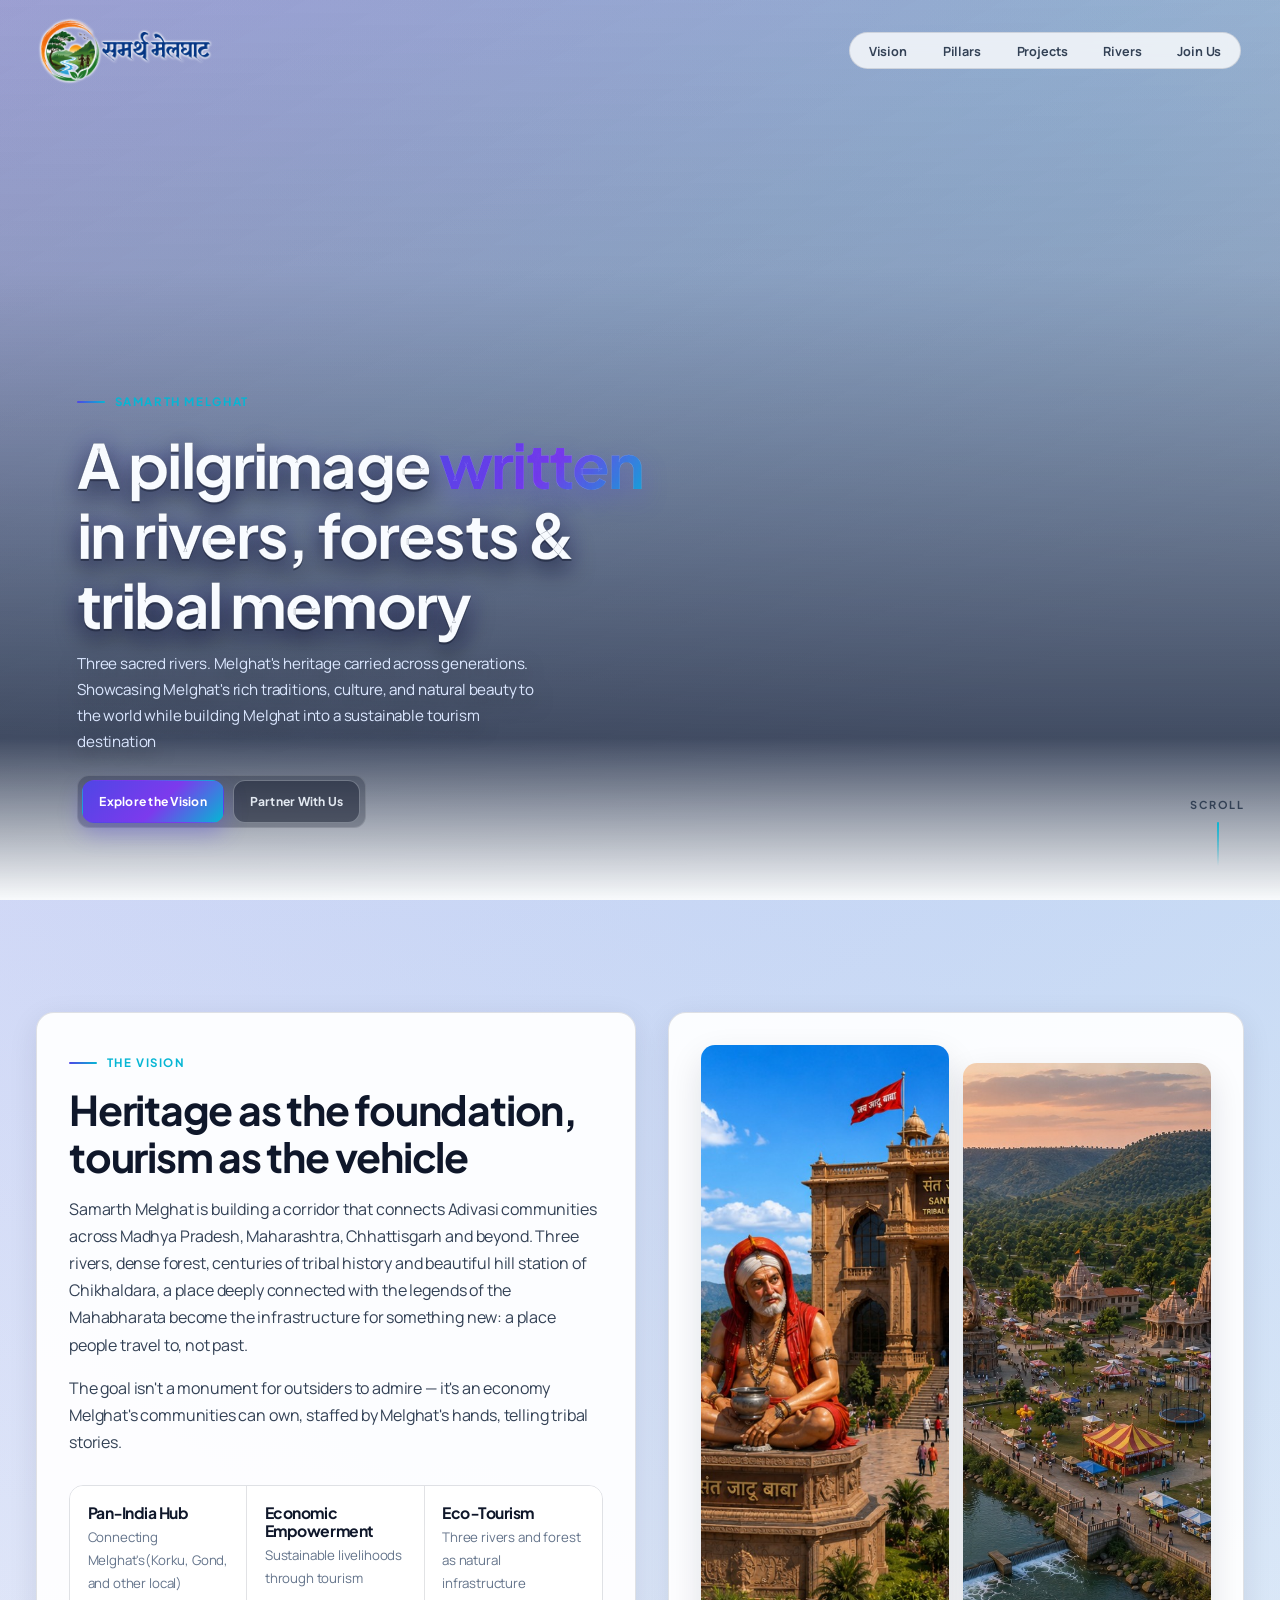
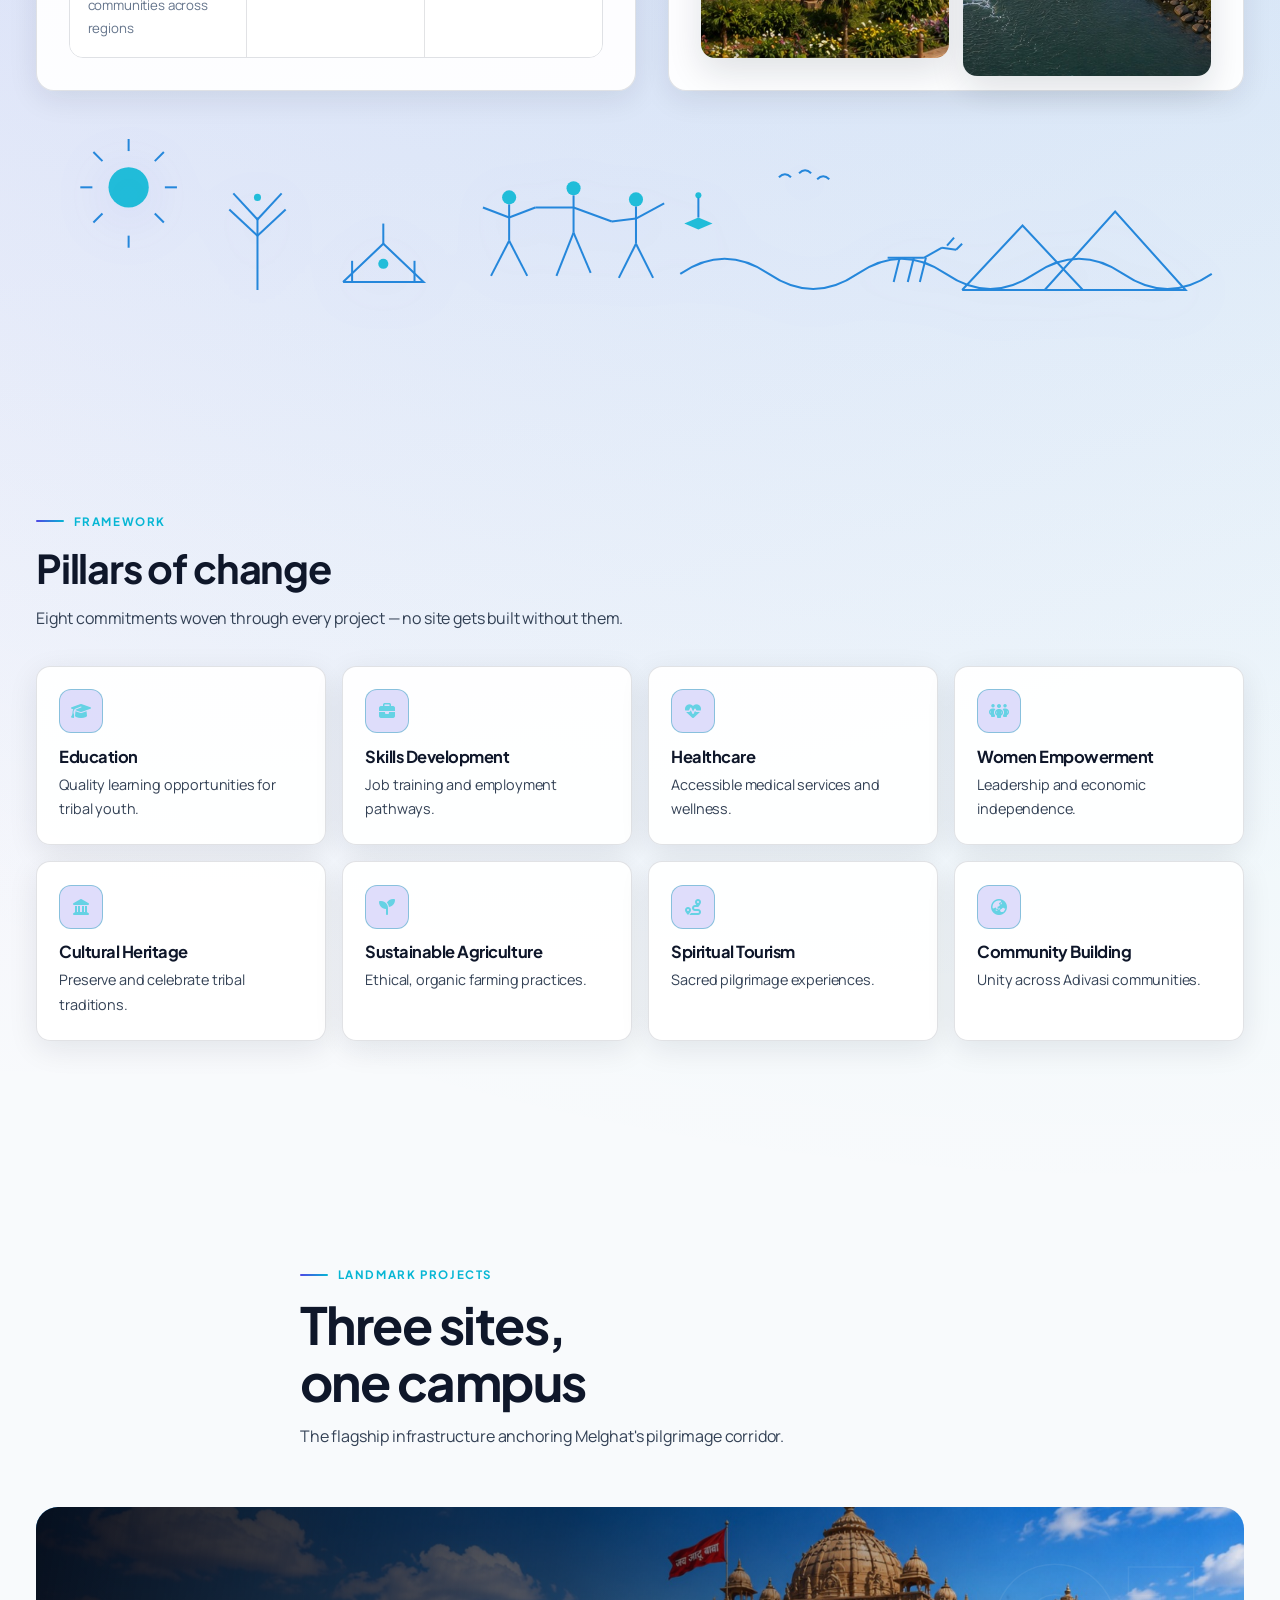
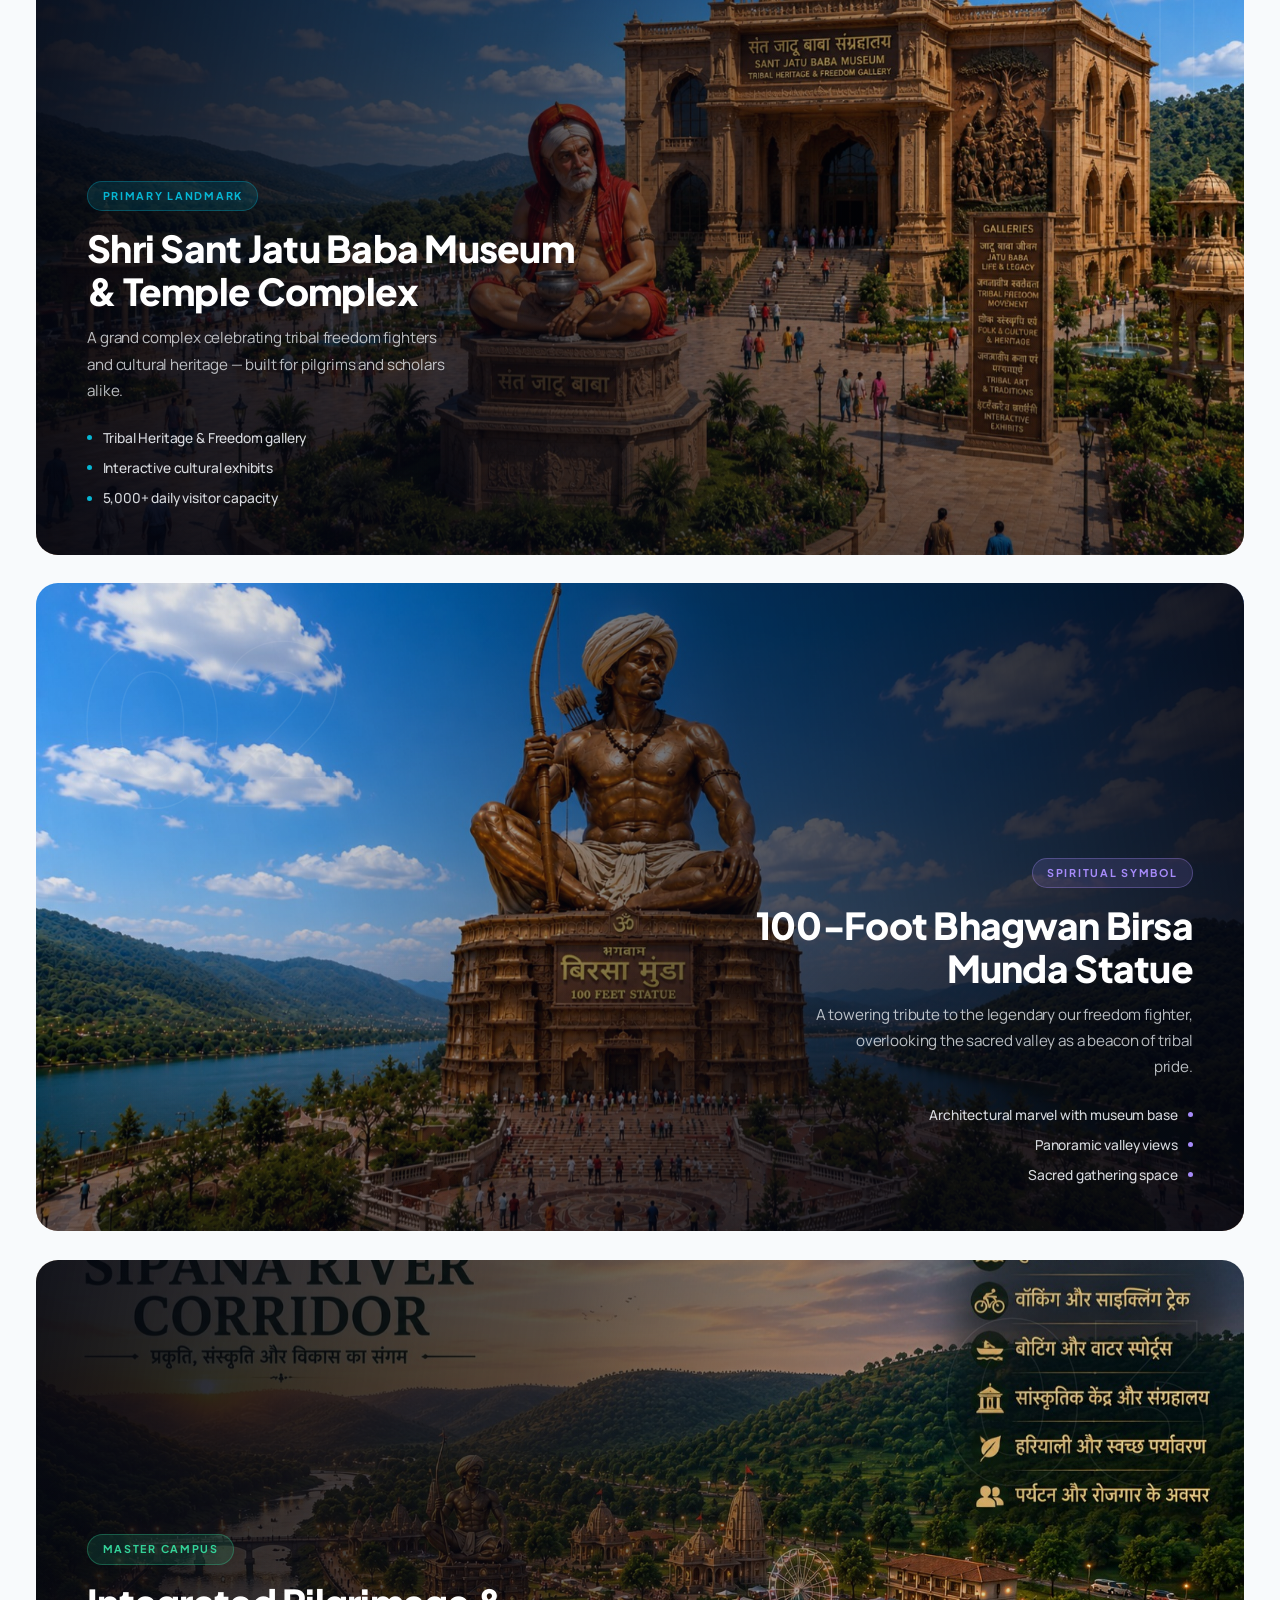
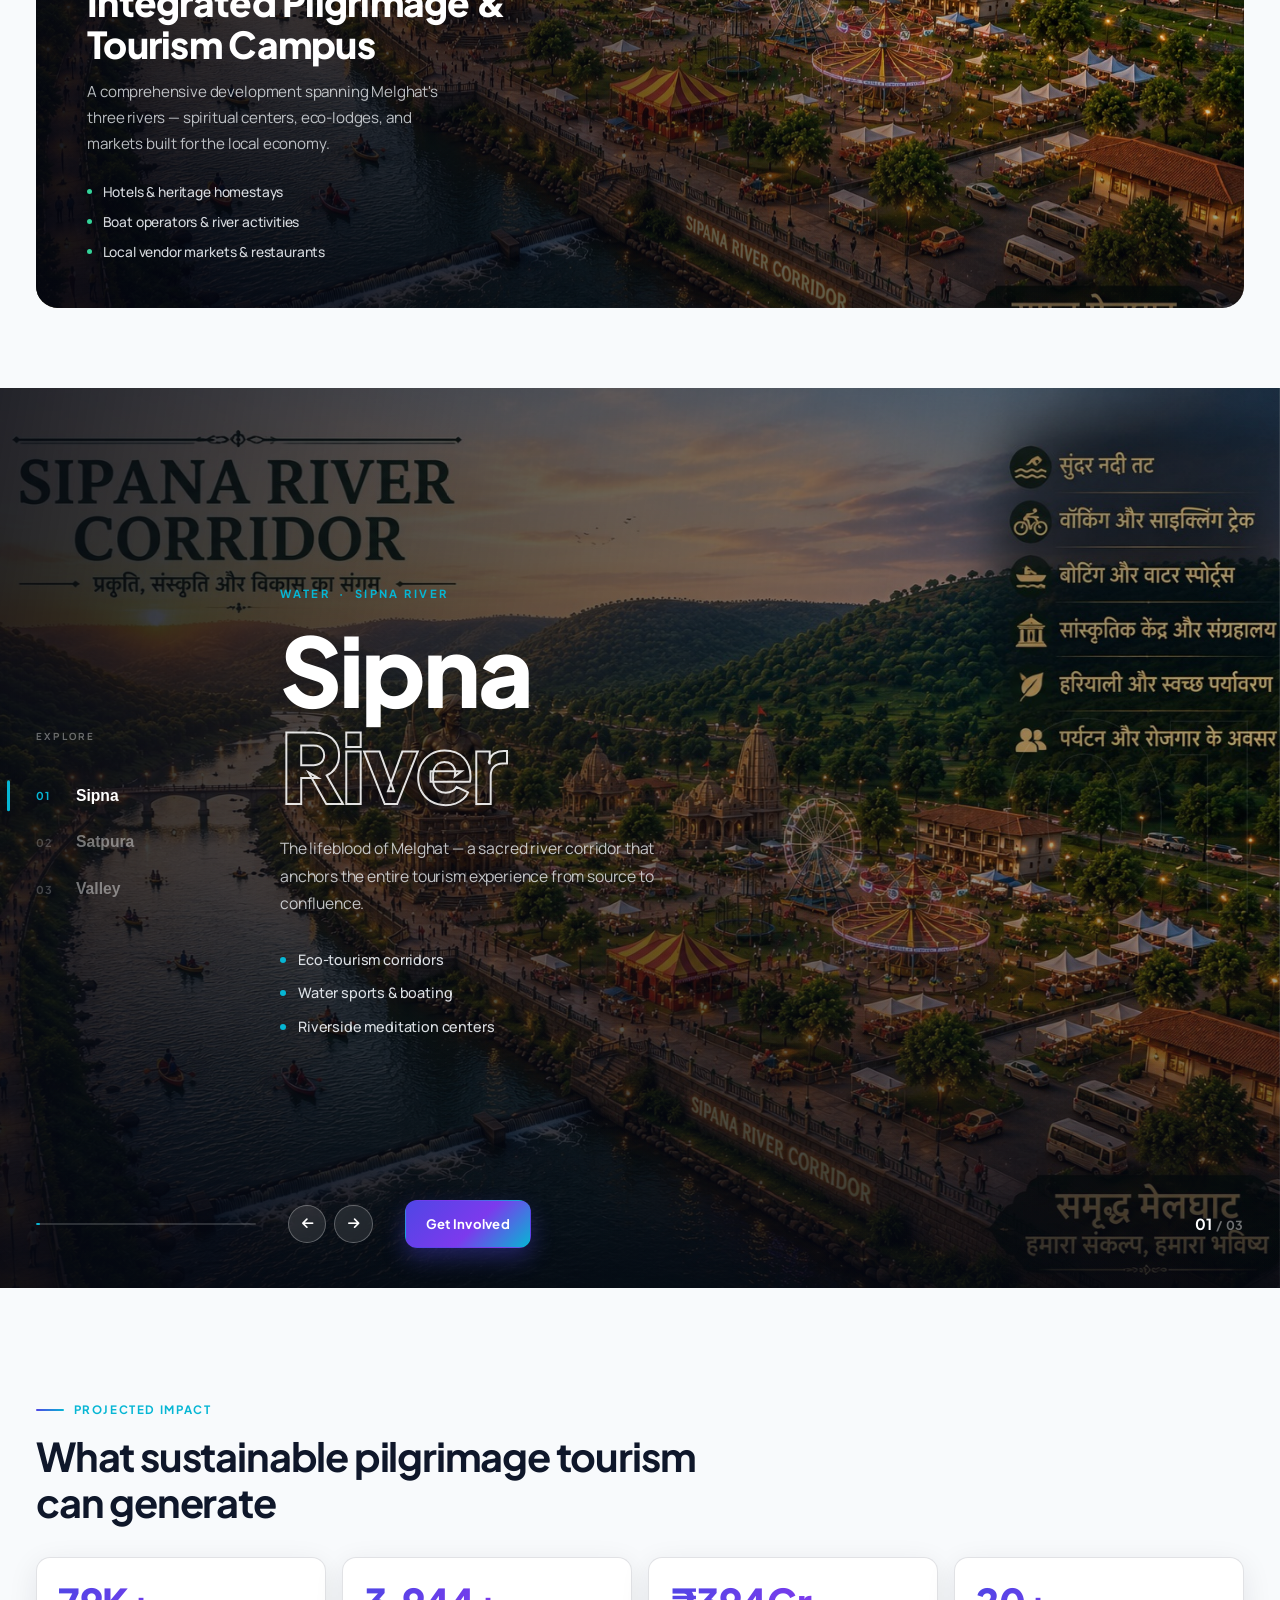
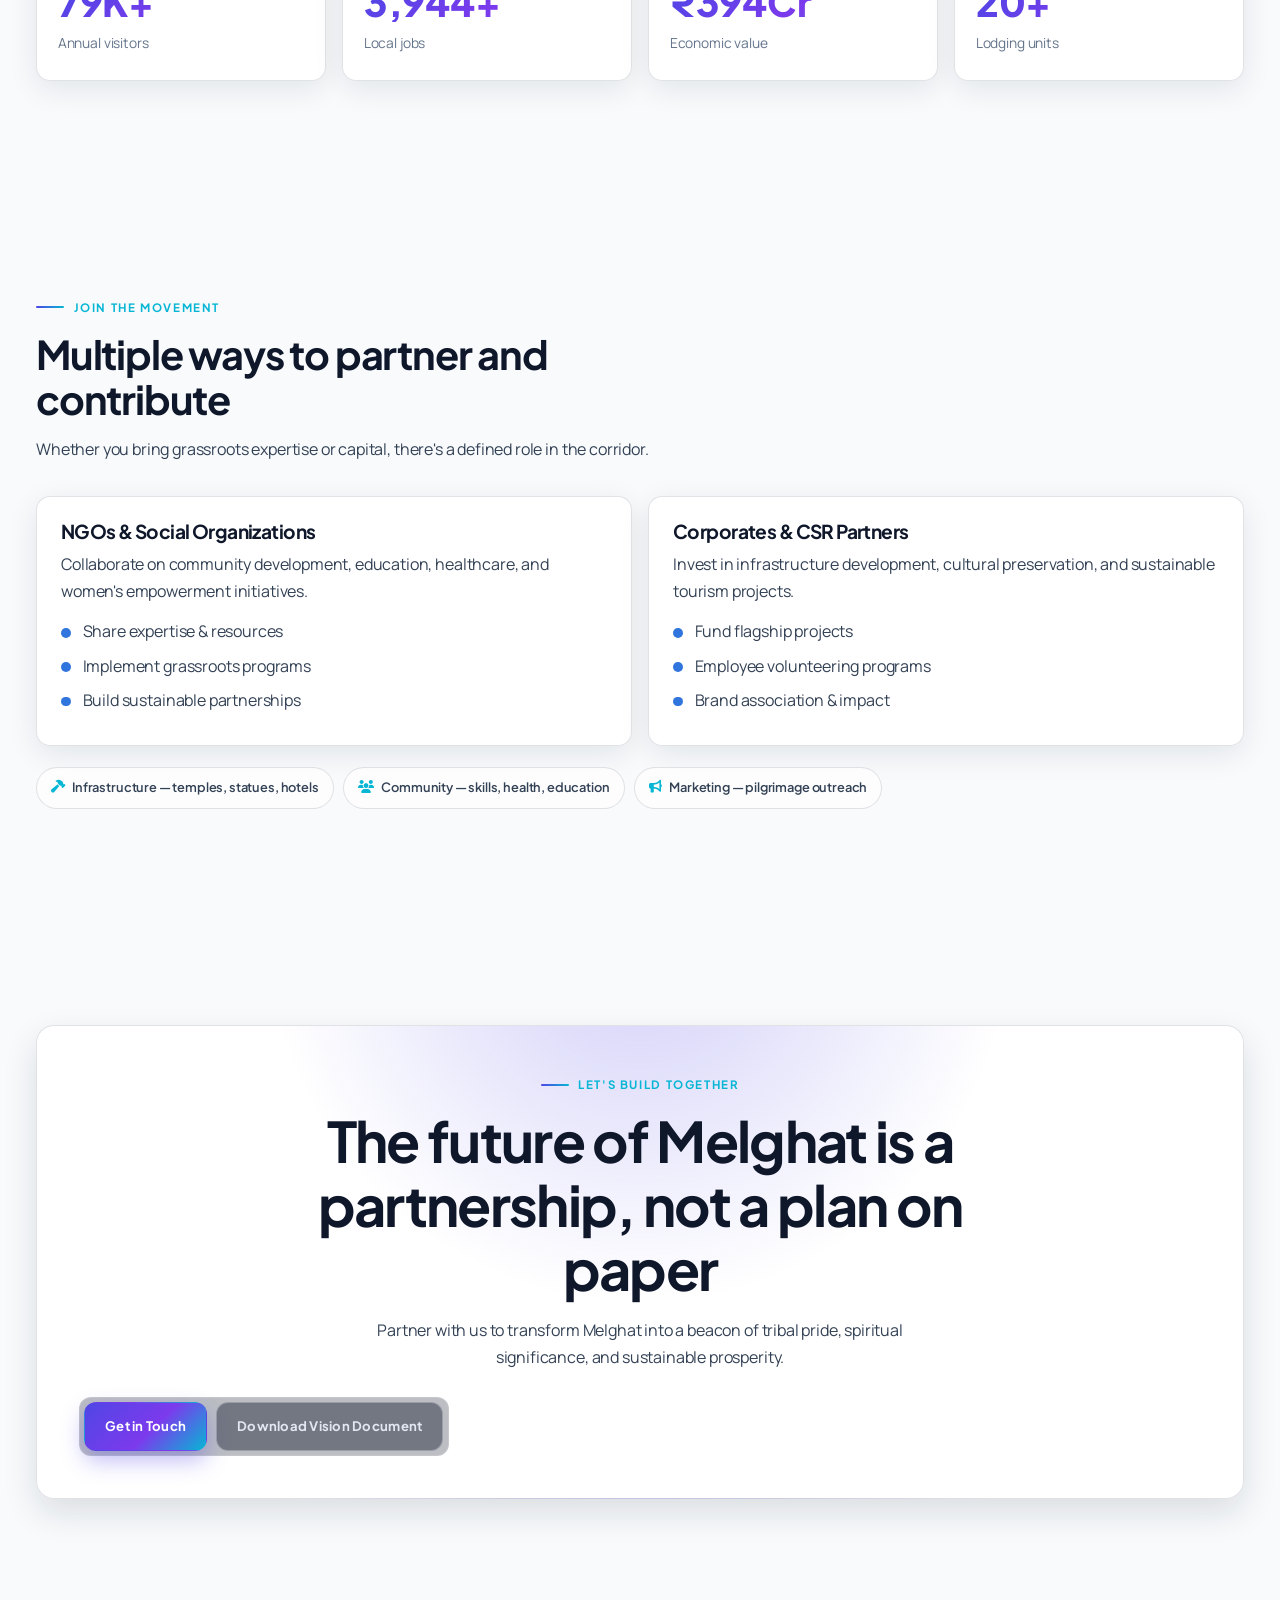
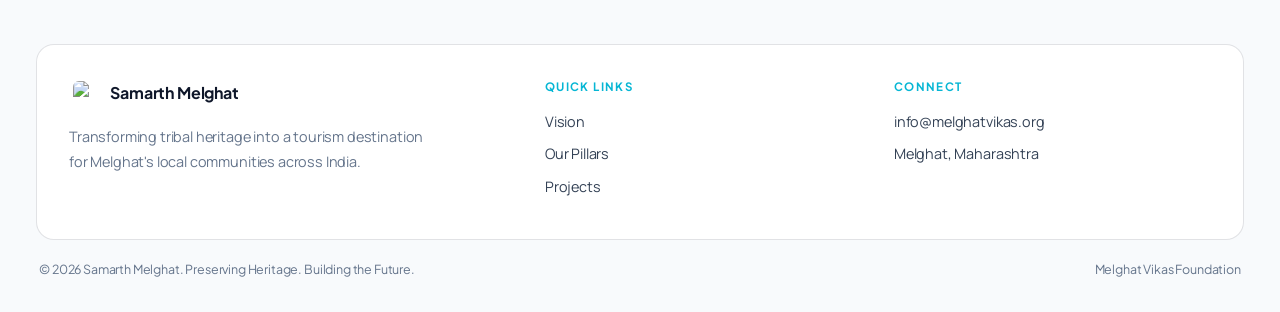
==== index.html @ 16cfb143 "Update index.html" ====
<!DOCTYPE html>
<html lang="en">
<head>
<meta charset="UTF-8">
<meta name="viewport" content="width=device-width, initial-scale=1.0">
<title>Samarth Melghat — Tribal Heritage & Tourism Tourism</title>
<meta name="description" content="Transform Melghat into a pan-India Tourism destination. Sacred rivers, tribal heritage, and sustainable tourism infrastructure.">

<link rel="preconnect" href="https://fonts.googleapis.com">
<link rel="preconnect" href="https://fonts.gstatic.com" crossorigin>
<link href="https://fonts.googleapis.com/css2?family=Manrope:wght@400;500;600;700;800&family=Plus+Jakarta+Sans:wght@400;500;600;700;800&display=swap" rel="stylesheet">
<link rel="stylesheet" href="https://cdnjs.cloudflare.com/ajax/libs/font-awesome/6.6.0/css/all.min.css" integrity="sha512-Kc323vGBEqzTmouAECnVceyQqyqdsSiqLQISBL29aUW0z2QqvHSFjwQeVw2K3+z4ba1A7pXcI6Cfdx5I+5e9cw==" crossorigin="anonymous" referrerpolicy="no-referrer">

<link rel="stylesheet" href="style.css">
</head>
<body>

<header id="siteHeader">
  <a href="#top" class="brand">
    <img src="img/title_tp.png" alt="Samarth Melghat logo">
   
  </a>
  <button class="nav-toggle" type="button" aria-label="Toggle navigation" aria-expanded="false" aria-controls="primaryNav">
    <span></span>
    <span></span>
    <span></span>
  </button>
  <nav aria-label="Primary" id="primaryNav">
    <ul>
      <li><a href="#vision">Vision</a></li>
      <li><a href="#pillars">Pillars</a></li>
      <li><a href="#projects">Projects</a></li>
      <li><a href="#rivers">Rivers</a></li>
      <li><a href="#connect">Join Us</a></li>
    </ul>
  </nav>
</header>

<section class="hero" id="top">
  <div class="hero-video-wrap">
    <iframe src="https://www.youtube.com/embed/9Qyew08Nbnk?mute=1&autoplay=1&loop=1&playlist=9Qyew08Nbnk&controls=0&showinfo=0&rel=0&iv_load_policy=3&modestbranding=1&playsinline=1&disablekb=1"
      frameborder="0" allow="autoplay; encrypted-media" allowfullscreen title="Melghat vision film"></iframe>
	  
	  

  </div>
  <div class="hero-scrim"></div>
  <div class="hero-content">
    <div class="eyebrow">Samarth Melghat</div>
    <h1>A pilgrimage <em>written</em> in rivers, forests &amp; tribal memory</h1>
    <p class="lead">Three sacred rivers. Melghat's heritage carried across generations. Showcasing Melghat's rich traditions, culture, and natural beauty to the world while building Melghat into a sustainable tourism destination</p>
    <div class="cta-row">
      <a href="#vision" class="btn btn-solid">Explore the Vision</a>
      <a href="#connect" class="btn btn-ghost">Partner With Us</a>
    </div>
  </div>
  <div class="scroll-cue"><span>SCROLL</span><span class="line"></span></div>
</section>

<section class="vision" id="vision">
  <div class="wrap vision-grid">
    <div class="reveal">
      <div class="eyebrow">The Vision</div>
      <h2>Heritage as the foundation, tourism as the vehicle</h2>
      <p>Samarth Melghat is building a corridor that connects Adivasi communities across Madhya Pradesh, Maharashtra, Chhattisgarh and beyond. Three rivers, dense forest, centuries of tribal history and beautiful hill station of Chikhaldara, a place deeply connected with the legends of the Mahabharata become the infrastructure for something new: a place people travel to, not past.</p>
      <p style="margin-top:1rem;">The goal isn't a monument for outsiders to admire — it's an economy Melghat's communities can own, staffed by Melghat's hands, telling tribal stories.</p>
      <div class="stat-strip">
        <div><h4>Pan‑India Hub</h4><p>Connecting Melghat's(Korku, Gond, and other local) communities across regions</p></div>
        <div><h4>Economic Empowerment</h4><p>Sustainable livelihoods through tourism</p></div>
        <div><h4>Eco‑Tourism</h4><p>Three rivers and forest as natural infrastructure</p></div>
      </div>
    </div>
    <div class="vision-photos reveal reveal-delay-2">
      <img class="p1" src="img/jatu_baba_statue.jpeg" alt="Sant Jatu Baba Museum Complex concept render">
      <img class="p2" src="img/river_front.jpeg" alt="Integrated Tourism Campus concept render">
    </div>
  </div>

  <div class="wrap warli-divider" id="warliDivider">
    <svg viewBox="0 0 1200 160" xmlns="http://www.w3.org/2000/svg">
      <!-- sun and rays -->
      <circle class="fillshape" cx="92" cy="48" r="20"/>
      <line x1="92" y1="12" x2="92" y2="0"/>
      <line x1="92" y1="96" x2="92" y2="108"/>
      <line x1="56" y1="48" x2="44" y2="48"/>
      <line x1="128" y1="48" x2="140" y2="48"/>
      <line x1="66" y1="22" x2="57" y2="13"/>
      <line x1="118" y1="74" x2="127" y2="83"/>
      <line x1="66" y1="74" x2="57" y2="83"/>
      <line x1="118" y1="22" x2="127" y2="13"/>

      <!-- sacred tree -->
      <line x1="220" y1="150" x2="220" y2="78"/>
      <line x1="220" y1="96" x2="192" y2="70"/>
      <line x1="220" y1="96" x2="248" y2="70"/>
      <line x1="220" y1="80" x2="196" y2="54"/>
      <line x1="220" y1="80" x2="244" y2="54"/>
      <circle cx="220" cy="58" r="3.5" class="fillshape"/>

      <!-- village hut -->
      <polygon points="305,142 345,104 385,142"/>
      <line x1="345" y1="104" x2="345" y2="84"/>
      <line x1="314" y1="142" x2="314" y2="121"/>
      <line x1="376" y1="142" x2="376" y2="121"/>
      <circle cx="345" cy="124" r="5" class="fillshape"/>

      <!-- dancing trio -->
      <g>
        <circle cx="470" cy="58" r="7" class="fillshape"/>
        <line x1="470" y1="65" x2="470" y2="101"/>
        <line x1="470" y1="78" x2="444" y2="68"/>
        <line x1="470" y1="78" x2="496" y2="68"/>
        <line x1="470" y1="101" x2="452" y2="136"/>
        <line x1="470" y1="101" x2="488" y2="136"/>

        <circle cx="534" cy="49" r="7" class="fillshape"/>
        <line x1="534" y1="56" x2="534" y2="93"/>
        <line x1="534" y1="68" x2="496" y2="68"/>
        <line x1="534" y1="68" x2="572" y2="82"/>
        <line x1="534" y1="93" x2="517" y2="136"/>
        <line x1="534" y1="93" x2="551" y2="133"/>

        <circle cx="596" cy="60" r="7" class="fillshape"/>
        <line x1="596" y1="67" x2="596" y2="104"/>
        <line x1="596" y1="79" x2="572" y2="82"/>
        <line x1="596" y1="79" x2="624" y2="64"/>
        <line x1="596" y1="104" x2="579" y2="138"/>
        <line x1="596" y1="104" x2="613" y2="138"/>
      </g>

      <!-- drum -->
      <polygon points="644,84 658,78 672,84 658,90" class="fillshape"/>
      <line x1="658" y1="78" x2="658" y2="58"/>
      <circle cx="658" cy="56" r="3" class="fillshape"/>

      <!-- birds -->
      <path d="M738 38 Q744 32 750 38"/>
      <path d="M758 34 Q764 28 770 34"/>
      <path d="M776 40 Q782 34 788 40"/>

      <!-- deer -->
      <line x1="846" y1="118" x2="882" y2="118"/>
      <line x1="882" y1="118" x2="900" y2="108"/>
      <line x1="900" y1="108" x2="914" y2="110"/>
      <line x1="914" y1="110" x2="920" y2="104"/>
      <line x1="905" y1="106" x2="912" y2="98"/>
      <line x1="858" y1="118" x2="852" y2="142"/>
      <line x1="872" y1="118" x2="866" y2="142"/>
      <line x1="884" y1="118" x2="878" y2="142"/>

      <!-- flowing river -->
      <path d="M640 134 Q684 104 728 134 T816 134 T904 134 T992 134 T1080 134 T1168 134"/>

      <!-- satpura hills -->
      <path d="M920 150 L 980 86 L 1040 150 Z"/>
      <path d="M1002 150 L 1072 72 L 1142 150 Z"/>
    </svg>
  </div>
</section>

<section class="pillars" id="pillars">
  <div class="wrap">
    <div class="pillars-head reveal">
      <div class="eyebrow">Framework</div>
      <h2>Pillars of change</h2>
      <p>Eight commitments woven through every project — no site gets built without them.</p>
    </div>
    <div class="pillar-grid">
      <div class="pillar-card reveal"><div class="pillar-icon"><i class="fa-solid fa-graduation-cap" aria-hidden="true"></i></div><h4>Education</h4><p>Quality learning opportunities for tribal youth.</p></div>
      <div class="pillar-card reveal reveal-delay-1"><div class="pillar-icon"><i class="fa-solid fa-briefcase" aria-hidden="true"></i></div><h4>Skills Development</h4><p>Job training and employment pathways.</p></div>
      <div class="pillar-card reveal reveal-delay-2"><div class="pillar-icon"><i class="fa-solid fa-heart-pulse" aria-hidden="true"></i></div><h4>Healthcare</h4><p>Accessible medical services and wellness.</p></div>
      <div class="pillar-card reveal reveal-delay-3"><div class="pillar-icon"><i class="fa-solid fa-people-group" aria-hidden="true"></i></div><h4>Women Empowerment</h4><p>Leadership and economic independence.</p></div>
      <div class="pillar-card reveal"><div class="pillar-icon"><i class="fa-solid fa-landmark" aria-hidden="true"></i></div><h4>Cultural Heritage</h4><p>Preserve and celebrate tribal traditions.</p></div>
      <div class="pillar-card reveal reveal-delay-1"><div class="pillar-icon"><i class="fa-solid fa-seedling" aria-hidden="true"></i></div><h4>Sustainable Agriculture</h4><p>Ethical, organic farming practices.</p></div>
      <div class="pillar-card reveal reveal-delay-2"><div class="pillar-icon"><i class="fa-solid fa-route" aria-hidden="true"></i></div><h4>Spiritual Tourism</h4><p>Sacred pilgrimage experiences.</p></div>
      <div class="pillar-card reveal reveal-delay-3"><div class="pillar-icon"><i class="fa-solid fa-earth-asia" aria-hidden="true"></i></div><h4>Community Building</h4><p>Unity across Adivasi communities.</p></div>
    </div>
  </div>
</section>

<section class="lmarks" id="projects">
  <div class="wrap lmarks-head reveal">
    <div class="eyebrow">Landmark Projects</div>
    <h2>Three sites,<br>one campus</h2>
    <p>The flagship infrastructure anchoring Melghat's pilgrimage corridor.</p>
  </div>

  <div class="lmarks-stack">

    <article class="lmark-card reveal" data-accent="primary">
      <img class="lmark-img" src="img/jatu_baba_statue.jpeg" alt="Shri Sant Jatu Baba Museum and Temple Complex">
      <div class="lmark-scrim" aria-hidden="true"></div>
      <div class="lmark-num" aria-hidden="true">01</div>
      <div class="lmark-body">
        <div class="lmark-badge">Primary Landmark</div>
        <h3 class="lmark-title">Shri Sant Jatu Baba Museum &amp; Temple Complex</h3>
        <p class="lmark-desc">A grand complex celebrating tribal freedom fighters and cultural heritage — built for pilgrims and scholars alike.</p>
        <ul class="lmark-list">
          <li>Tribal Heritage &amp; Freedom gallery</li>
          <li>Interactive cultural exhibits</li>
          <li>5,000+ daily visitor capacity</li>
        </ul>
      </div>
    </article>

    <article class="lmark-card lmark-card--flip reveal reveal-delay-1" data-accent="spiritual">
      <img class="lmark-img" src="img/birsa_munda_day_statue.jpeg" alt="100-Foot Bhagwan Birsa Munda Statue">
      <div class="lmark-scrim" aria-hidden="true"></div>
      <div class="lmark-num" aria-hidden="true">02</div>
      <div class="lmark-body">
        <div class="lmark-badge">Spiritual Symbol</div>
        <h3 class="lmark-title">100‑Foot Bhagwan Birsa Munda Statue</h3>
        <p class="lmark-desc">A towering tribute to the legendary our freedom fighter, overlooking the sacred valley as a beacon of tribal pride.</p>
        <ul class="lmark-list">
          <li>Architectural marvel with museum base</li>
          <li>Panoramic valley views</li>
          <li>Sacred gathering space</li>
        </ul>
      </div>
    </article>

    <article class="lmark-card reveal reveal-delay-2" data-accent="master">
      <img class="lmark-img" src="img/sipna_river.jpeg" alt="Integrated Pilgrimage and Tourism Campus">
      <div class="lmark-scrim" aria-hidden="true"></div>
      <div class="lmark-num" aria-hidden="true">03</div>
      <div class="lmark-body">
        <div class="lmark-badge">Master Campus</div>
        <h3 class="lmark-title">Integrated Pilgrimage &amp; Tourism Campus</h3>
        <p class="lmark-desc">A comprehensive development spanning Melghat's three rivers — spiritual centers, eco-lodges, and markets built for the local economy.</p>
        <ul class="lmark-list">
          <li>Hotels &amp; heritage homestays</li>
          <li>Boat operators &amp; river activities</li>
          <li>Local vendor markets &amp; restaurants</li>
        </ul>
      </div>
    </article>

  </div>
</section>

<section class="rivers-showcase" id="rivers">
  <!-- Full-bleed background layers — crossfade on switch -->
  <div class="rshow-bg" aria-hidden="true">
    <div class="rshow-bg-layer rshow-active" data-idx="0"></div>
    <div class="rshow-bg-layer" data-idx="1"></div>
    <div class="rshow-bg-layer" data-idx="2"></div>
  </div>
  <div class="rshow-scrim" aria-hidden="true"></div>

  <div class="rshow-layout">

    <!-- LEFT: vertical tab strip -->
    <nav class="rshow-tabs" aria-label="Explore rivers">
      <div class="rshow-tabs-eyebrow">EXPLORE</div>
      <button class="rshow-tab rshow-active" data-idx="0" aria-pressed="true">
        <span class="rshow-tab-num">01</span>
        <span class="rshow-tab-name">Sipna</span>
        <span class="rshow-tab-bar" aria-hidden="true"></span>
      </button>
      <button class="rshow-tab" data-idx="1" aria-pressed="false">
        <span class="rshow-tab-num">02</span>
        <span class="rshow-tab-name">Satpura</span>
        <span class="rshow-tab-bar" aria-hidden="true"></span>
      </button>
      <button class="rshow-tab" data-idx="2" aria-pressed="false">
        <span class="rshow-tab-num">03</span>
        <span class="rshow-tab-name">Valley</span>
        <span class="rshow-tab-bar" aria-hidden="true"></span>
      </button>
    </nav>

    <!-- CENTRE / RIGHT: slide content -->
    <div class="rshow-content" aria-live="polite" aria-atomic="true">

      <div class="rshow-slide rshow-active" data-idx="0">
        <div class="rshow-ghost-num" aria-hidden="true">01</div>
        <div class="rshow-kicker">WATER &nbsp;·&nbsp; SIPNA RIVER</div>
        <h2 class="rshow-headline">Sipna<br><em>River</em></h2>
        <p class="rshow-body">The lifeblood of Melghat — a sacred river corridor that anchors the entire tourism experience from source to confluence.</p>
        <ul class="rshow-features">
          <li><span class="feat-dot" aria-hidden="true"></span>Eco-tourism corridors</li>
          <li><span class="feat-dot" aria-hidden="true"></span>Water sports &amp; boating</li>
          <li><span class="feat-dot" aria-hidden="true"></span>Riverside meditation centers</li>
        </ul>
      </div>

      <div class="rshow-slide" data-idx="1">
        <div class="rshow-ghost-num" aria-hidden="true">02</div>
        <div class="rshow-kicker">FOREST &nbsp;·&nbsp; SATPURA RIVER</div>
        <h2 class="rshow-headline">Satpura<br><em>River</em></h2>
        <p class="rshow-body">Ancient forests and wildlife sanctuaries frame this river — a tourism into the heart of India's tribal homeland.</p>
        <ul class="rshow-features">
          <li><span class="feat-dot" aria-hidden="true"></span>Forest trails &amp; trekking</li>
          <li><span class="feat-dot" aria-hidden="true"></span>Wildlife observation</li>
          <li><span class="feat-dot" aria-hidden="true"></span>Nature camps</li>
        </ul>
      </div>

      <div class="rshow-slide" data-idx="2">
        <div class="rshow-ghost-num" aria-hidden="true">03</div>
        <div class="rshow-kicker">VALLEY &nbsp;·&nbsp; MELGHAT</div>
        <h2 class="rshow-headline">Melghat<br><em>Valley</em></h2>
        <p class="rshow-body">Where rivers meet heritage — tourism routes wind through agricultural landscapes alive with cultural festivals.</p>
        <ul class="rshow-features">
          <li><span class="feat-dot" aria-hidden="true"></span>Pilgrimage routes</li>
          <li><span class="feat-dot" aria-hidden="true"></span>Agricultural heritage</li>
          <li><span class="feat-dot" aria-hidden="true"></span>Cultural festivals</li>
        </ul>
      </div>

    </div><!-- /.rshow-content -->

    <!-- BOTTOM: progress + arrows + CTA + counter -->
    <div class="rshow-footer">
      <div class="rshow-progress" role="progressbar" aria-label="Slide progress">
        <div class="rshow-progress-fill"></div>
      </div>
      <div class="rshow-arrows">
        <button class="rshow-arrow" id="rshowPrev" aria-label="Previous slide">
          <i class="fa-solid fa-arrow-left" aria-hidden="true"></i>
        </button>
        <button class="rshow-arrow" id="rshowNext" aria-label="Next slide">
          <i class="fa-solid fa-arrow-right" aria-hidden="true"></i>
        </button>
      </div>
      <a href="#connect" class="btn btn-solid rshow-cta">Get Involved</a>
      <div class="rshow-counter" aria-hidden="true">
        <span class="rshow-cur">01</span><span class="rshow-sep"> / </span><span class="rshow-total">03</span>
      </div>
    </div>

  </div><!-- /.rshow-layout -->
</section>

<section class="impact">
  <div class="wrap">
    <div class="impact-head reveal">
      <div class="eyebrow">Projected Impact</div>
      <h2>What sustainable pilgrimage tourism can generate</h2>
    </div>
    <div class="impact-grid">
      <div class="impact-card reveal"><div class="impact-num" data-target="100" data-suffix="K+">0</div><div class="impact-label">Annual visitors</div></div>
      <div class="impact-card reveal reveal-delay-1"><div class="impact-num" data-target="5000" data-suffix="+">0</div><div class="impact-label">Local jobs</div></div>
      <div class="impact-card reveal reveal-delay-2"><div class="impact-num" data-target="500" data-prefix="₹" data-suffix="Cr">0</div><div class="impact-label">Economic value</div></div>
      <div class="impact-card reveal reveal-delay-3"><div class="impact-num" data-target="25" data-suffix="+">0</div><div class="impact-label">Lodging units</div></div>
    </div>
  </div>
</section>

<section class="join" id="connect">
  <div class="wrap">
    <div class="join-head reveal">
      <div class="eyebrow">Join the Movement</div>
      <h2>Multiple ways to partner and contribute</h2>
      <p>Whether you bring grassroots expertise or capital, there's a defined role in the corridor.</p>
    </div>
    <div class="join-grid">
      <div class="join-card reveal">
        <h3>NGOs &amp; Social Organizations</h3>
        <p>Collaborate on community development, education, healthcare, and women's empowerment initiatives.</p>
        <ul>
          <li>Share expertise &amp; resources</li>
          <li>Implement grassroots programs</li>
          <li>Build sustainable partnerships</li>
        </ul>
      </div>
      <div class="join-card reveal reveal-delay-1">
        <h3>Corporates &amp; CSR Partners</h3>
        <p>Invest in infrastructure development, cultural preservation, and sustainable tourism projects.</p>
        <ul>
          <li>Fund flagship projects</li>
          <li>Employee volunteering programs</li>
          <li>Brand association &amp; impact</li>
        </ul>
      </div>
    </div>
    <div class="chip-row reveal">
      <div class="chip"><i class="fa-solid fa-hammer" aria-hidden="true"></i> Infrastructure — temples, statues, hotels</div>
      <div class="chip"><i class="fa-solid fa-users" aria-hidden="true"></i> Community — skills, health, education</div>
      <div class="chip"><i class="fa-solid fa-bullhorn" aria-hidden="true"></i> Marketing — pilgrimage outreach</div>
    </div>
  </div>
</section>

<section class="final-cta">
  <div class="wrap">
    <div class="eyebrow" style="justify-content:center;">Let's Build Together</div>
    <h2>The future of Melghat is a partnership, not a plan on paper</h2>
    <p>Partner with us to transform Melghat into a beacon of tribal pride, spiritual significance, and sustainable prosperity.</p>
    <div class="cta-row">
      <a href="mailto:connect@melghatvikas.org" class="btn btn-solid">Get in Touch</a>
      <a href="#" class="btn btn-ghost" aria-label="Download vision document">Download Vision Document</a>
    </div>
  </div>
</section>

<footer>
  <div class="wrap">
    <div class="footer-grid">
      <div>
        <div class="footer-brand">
          <img src="https://untitled-chat-wheat.vercel.app/samarth-melghat-logo.png" alt="Samarth Melghat logo">
          Samarth Melghat
        </div>
        <p class="desc">Transforming tribal heritage into a tourism destination for Melghat's local communities across India.</p>
      </div>
      <div>
        <h5>Quick Links</h5>
        <ul>
          <li><a href="#vision">Vision</a></li>
          <li><a href="#pillars">Our Pillars</a></li>
          <li><a href="#projects">Projects</a></li>
        </ul>
      </div>
      <div>
        <h5>Connect</h5>
        <ul>
          <li><a href="mailto:info@melghatvikas.org">info@melghatvikas.org</a></li>
          <li>Melghat, Maharashtra</li>
        </ul>
      </div>
    </div>
    <div class="footer-bottom">
      <span>© 2026 Samarth Melghat. Preserving Heritage. Building the Future.</span>
      <span>Melghat Vikas Foundation</span>
    </div>
  </div>
</footer>

<script src="https://cdnjs.cloudflare.com/ajax/libs/gsap/3.12.5/gsap.min.js"></script>
<script src="https://cdnjs.cloudflare.com/ajax/libs/gsap/3.12.5/ScrollTrigger.min.js"></script>
<script src="script.js"></script>
</body>
</html>
---- style.css ----
/* ===== DESIGN TOKENS ===== */
:root {
  --primary: #4f46e5;
  --secondary: #7c3aed;
  --accent: #06b6d4;
  --success: #22c55e;
  --warning: #f59e0b;
  --danger: #ef4444;

  --neutral-950: #0f172a;
  --neutral-900: #111827;
  --neutral-800: #1e293b;
  --neutral-700: #334155;
  --neutral-600: #475569;
  --neutral-400: #94a3b8;
  --neutral-300: #cbd5e1;
  --neutral-100: #f1f5f9;
  --neutral-50: #f8fafc;

  --bg: var(--neutral-950);
  --surface-1: rgba(15, 23, 42, 0.72);
  --surface-2: rgba(30, 41, 59, 0.74);
  --surface-3: #1e293b;
  --text-1: #e2e8f0;
  --text-2: #cbd5e1;
  --text-3: #94a3b8;
  --line: rgba(203, 213, 225, 0.16);

  --radius-sm: 10px;
  --radius-md: 14px;
  --radius-lg: 18px;

  --shadow-soft: 0 10px 32px rgba(2, 8, 23, 0.3);
  --shadow-card: 0 18px 45px rgba(2, 8, 23, 0.4);
  --shadow-focus: 0 0 0 3px rgba(6, 182, 212, 0.35);

  --gradient-primary: linear-gradient(135deg, #4f46e5 0%, #7c3aed 55%, #06b6d4 100%);
  --gradient-surface: linear-gradient(150deg, rgba(79, 70, 229, 0.14), rgba(6, 182, 212, 0.06) 35%, rgba(15, 23, 42, 0) 72%);

  --container: 1220px;
}

@media (prefers-color-scheme: light) {
  :root {
    --bg: #f8fafc;
    --surface-1: rgba(255, 255, 255, 0.8);
    --surface-2: rgba(255, 255, 255, 0.93);
    --surface-3: #ffffff;
    --text-1: #0f172a;
    --text-2: #334155;
    --text-3: #64748b;
    --line: rgba(15, 23, 42, 0.12);

    --shadow-soft: 0 8px 30px rgba(15, 23, 42, 0.09);
    --shadow-card: 0 14px 34px rgba(15, 23, 42, 0.12);
    --shadow-focus: 0 0 0 3px rgba(79, 70, 229, 0.24);

    --gradient-surface: linear-gradient(150deg, rgba(79, 70, 229, 0.12), rgba(6, 182, 212, 0.07) 40%, rgba(248, 250, 252, 0) 78%);
  }
}

/* ===== BASE ===== */
* {
  margin: 0;
  padding: 0;
  box-sizing: border-box;
}

html {
  scroll-behavior: smooth;
}

body {
  min-height: 100%;
  background:
    radial-gradient(circle at 12% -6%, rgba(124, 58, 237, 0.26), transparent 36%),
    radial-gradient(circle at 88% 2%, rgba(6, 182, 212, 0.22), transparent 32%),
    var(--bg);
  color: var(--text-1);
  font-family: "Manrope", sans-serif;
  line-height: 1.7;
  letter-spacing: -0.01em;
  overflow-x: hidden;
  text-rendering: optimizeLegibility;
}

::selection {
  background: rgba(79, 70, 229, 0.28);
  color: var(--text-1);
}

h1,
h2,
h3,
h4 {
  font-family: "Plus Jakarta Sans", sans-serif;
  letter-spacing: -0.03em;
  line-height: 1.14;
  color: var(--text-1);
}

img {
  max-width: 100%;
  display: block;
}

a {
  color: inherit;
  text-decoration: none;
}

section {
  position: relative;
}

.wrap {
  width: min(var(--container), 100% - 4.5rem);
  margin-inline: auto;
}

:focus-visible {
  outline: none;
  box-shadow: var(--shadow-focus);
  border-radius: 8px;
}

.eyebrow {
  font-family: "Plus Jakarta Sans", sans-serif;
  display: inline-flex;
  align-items: center;
  gap: 0.6rem;
  text-transform: uppercase;
  letter-spacing: 0.14em;
  font-size: 0.72rem;
  font-weight: 700;
  color: var(--accent);
}

.eyebrow::before {
  content: "";
  width: 28px;
  height: 2px;
  border-radius: 999px;
  background: linear-gradient(90deg, var(--primary), var(--accent));
}

/* ===== HEADER ===== */
header {
  position: fixed;
  top: 1rem;
  left: 1.2rem;
  right: 1.2rem;
  z-index: 100;
  padding: 0.1rem 1.2rem;
  display: flex;
  justify-content: space-between;
  align-items: center;
  border: 1px solid transparent;
  border-radius: 16px;
  transition: all 0.28s ease;
}

header.scrolled {
  background: var(--surface-1);
  border-color: var(--line);
  backdrop-filter: blur(14px);
  box-shadow: var(--shadow-soft);
}

.brand {
  display: inline-flex;
  align-items: center;
  gap: 0.7rem;
  font-family: "Plus Jakarta Sans", sans-serif;
  font-weight: 700;
  font-size: 1rem;
}

.brand img {
  /* width: 34px; 
  
  box-shadow: 0 4px 12px rgba(15, 23, 42, 0.2);
  */
  height: 64px;
  border-radius: 10px;
  
  padding: 1px;
  filter: drop-shadow(0 0 1px rgb(255, 255, 255)) 
                drop-shadow(0 0 1px rgb(255, 255, 255));
  
}



nav ul {
  list-style: none;
  display: flex;
  gap: 0.45rem;
  padding: 0.25rem;
  background: var(--surface-1);
  border-radius: 999px;
  border: 1px solid var(--line);
  backdrop-filter: blur(8px);
}

nav a {
  padding: 0.45rem 0.9rem;
  font-size: 0.79rem;
  font-weight: 700;
  border-radius: 999px;
  color: var(--text-2);
  transition: all 0.24s ease;
}

nav a:hover,
nav a:focus-visible {
  color: #ffffff;
  background: var(--gradient-primary);
  box-shadow: 0 8px 20px rgba(79, 70, 229, 0.34);
}

.nav-toggle {
  display: none;
}

/* ===== HERO ===== */
.hero {
  height: 100svh;
  min-height: 680px;
  display: flex;
  align-items: flex-end;
  overflow: hidden;
}

.hero-video-wrap {
  position: absolute;
  inset: 0;
  overflow: hidden;
}

.hero-video-wrap iframe {
  position: absolute;
  top: 50%;
  left: 50%;
  width: 177.77vh;
  height: 56.25vw;
  min-width: 100%;
  min-height: 100%;
  transform: translate(-50%, -50%) scale(1.03);
  pointer-events: none;
  filter: saturate(1.05) contrast(1.05);
}

.hero-scrim {
  position: absolute;
  inset: 0;
  background:
    linear-gradient(180deg, rgba(15, 23, 42, 0.16) 0%, rgba(15, 23, 42, 0.24) 30%, rgba(15, 23, 42, 0.72) 82%, var(--bg) 100%),
    var(--gradient-surface);
}

.hero-content {
  position: relative;
  z-index: 2;
  margin: 0 0 8vh;
  width: min(640px, calc(100% - 3.2rem));
  margin-left: clamp(1rem, 6vw, 5.8rem);
  margin-right: auto;
  padding: 0;
  animation: heroEnter 700ms cubic-bezier(0.2, 0.9, 0.2, 1) both;
}

@keyframes heroEnter {
  0% {
    opacity: 0;
    transform: translateY(22px) scale(0.98);
  }
  100% {
    opacity: 1;
    transform: translateY(0) scale(1);
  }
}

.hero .eyebrow {
  margin-bottom: 1.1rem;
}

.hero h1 {
  font-size: clamp(2rem, 4.8vw, 3.9rem);
  max-width: 13ch;
  margin-bottom: 0.75rem;
  color: #f8fbff;
  -webkit-text-stroke: 0.4px rgba(15, 23, 42, 0.42);
  text-shadow:
    0 2px 0 rgba(15, 23, 42, 0.45),
    0 10px 24px rgba(2, 8, 23, 0.68),
    0 0 28px rgba(79, 70, 229, 0.24);
}

.hero h1 em {
  font-style: normal;
  background: var(--gradient-primary);
  -webkit-background-clip: text;
  background-clip: text;
  color: transparent;
  -webkit-text-stroke: 0.2px rgba(224, 231, 255, 0.45);
  text-shadow: 0 10px 24px rgba(79, 70, 229, 0.38);
}

.hero p.lead {
  color: #dbe7ff;
  max-width: 52ch;
  font-size: clamp(0.95rem, 1.05vw, 1.02rem);
  margin-bottom: 1.25rem;
  text-shadow: 0 8px 20px rgba(2, 8, 23, 0.55);
}

.cta-row {
  display: flex;
  flex-wrap: wrap;
  gap: 0.55rem;
  padding: 0.28rem;
  border-radius: 12px;
  background: rgba(15, 23, 42, 0.28);
  border: 1px solid rgba(255, 255, 255, 0.14);
  backdrop-filter: blur(6px);
  width: fit-content;
}

.hero .btn {
  min-height: 40px;
  padding: 0.62rem 1rem;
  font-size: 0.76rem;
}

.btn {
  display: inline-flex;
  align-items: center;
  justify-content: center;
  gap: 0.45rem;
  min-height: 44px;
  padding: 0.75rem 1.25rem;
  border-radius: 12px;
  font-family: "Plus Jakarta Sans", sans-serif;
  font-size: 0.82rem;
  font-weight: 700;
  letter-spacing: 0.02em;
  transition: all 240ms ease;
  border: 1px solid transparent;
}

.btn-solid {
  color: #ffffff;
  background: var(--gradient-primary);
  box-shadow: 0 10px 22px rgba(79, 70, 229, 0.35);
}

.btn-solid:hover {
  transform: translateY(-2px);
  box-shadow: 0 16px 28px rgba(79, 70, 229, 0.4);
}

.btn-ghost {
  color: #e2e8f0;
  border-color: rgba(226, 232, 240, 0.34);
  background: rgba(15, 23, 42, 0.42);
}

.btn-ghost:hover {
  transform: translateY(-2px);
  border-color: color-mix(in srgb, var(--accent) 55%, var(--line));
  background: color-mix(in srgb, var(--surface-2) 92%, transparent);
}

.scroll-cue {
  position: absolute;
  right: 2.2rem;
  bottom: 2.1rem;
  z-index: 2;
  display: flex;
  flex-direction: column;
  align-items: center;
  gap: 0.5rem;
  font-family: "Plus Jakarta Sans", sans-serif;
  font-size: 0.68rem;
  font-weight: 700;
  letter-spacing: 0.16em;
  color: var(--text-2);
}

.scroll-cue .line {
  width: 2px;
  height: 44px;
  border-radius: 999px;
  background: linear-gradient(var(--accent), transparent);
  animation: scrollPulse 1.8s ease-in-out infinite;
}

@keyframes scrollPulse {
  0% {
    transform: scaleY(0.3);
    opacity: 0.35;
  }
  50% {
    transform: scaleY(1);
    opacity: 1;
  }
  100% {
    transform: scaleY(0.3);
    opacity: 0.35;
  }
}

/* ===== SCROLL REVEAL ===== */
.reveal {
  opacity: 0;
  transform: translateY(30px);
  transition: opacity 0.8s cubic-bezier(0.2, 0.7, 0.2, 1), transform 0.8s cubic-bezier(0.2, 0.7, 0.2, 1);
}

.reveal.in {
  opacity: 1;
  transform: translateY(0);
}

.reveal-delay-1 {
  transition-delay: 100ms;
}

.reveal-delay-2 {
  transition-delay: 190ms;
}

.reveal-delay-3 {
  transition-delay: 280ms;
}

.reveal-delay-4 {
  transition-delay: 360ms;
}

/* ===== VISION ===== */
.vision {
  padding: 7rem 0 5rem;
}

.vision-grid {
  display: grid;
  grid-template-columns: 1.02fr 0.98fr;
  gap: 2rem;
  align-items: stretch;
}

.vision-grid > div {
  border: 1px solid var(--line);
  border-radius: var(--radius-lg);
  background: var(--surface-2);
  box-shadow: var(--shadow-soft);
}

.vision-grid > .reveal {
  padding: 2rem;
}

.vision h2 {
  margin: 0.85rem 0 1rem;
  font-size: clamp(1.9rem, 3.2vw, 2.9rem);
}

.vision p {
  color: var(--text-2);
}

.vision-photos {
  padding: 1rem;
  display: grid;
  grid-template-columns: 1fr 1fr;
  gap: 0.9rem;
  align-items: center;
}

.vision-photos img {
  width: 100%;
  height: 100%;
  object-fit: cover;
  border-radius: var(--radius-md);
  box-shadow: var(--shadow-card);
}

.vision-photos .p1 {
  min-height: 420px;
}

.vision-photos .p2 {
  min-height: 420px;
  margin-top: 2.3rem;
}

.stat-strip {
  margin-top: 1.8rem;
  display: grid;
  grid-template-columns: repeat(3, minmax(0, 1fr));
  border: 1px solid var(--line);
  border-radius: var(--radius-md);
  overflow: hidden;
}

.stat-strip div {
  padding: 1.1rem;
  background: color-mix(in srgb, var(--surface-3) 85%, transparent);
  border-right: 1px solid var(--line);
}

.stat-strip div:last-child {
  border-right: none;
}

.stat-strip h4 {
  font-size: 0.98rem;
  margin-bottom: 0.3rem;
  color: var(--text-1);
}

.stat-strip p {
  font-size: 0.83rem;
  color: var(--text-3);
}

/* ===== DIVIDER ===== */
.warli-divider {
  padding: 3rem 0 0.7rem;
}

.warli-divider svg {
  width: 100%;
  height: auto;
  filter: drop-shadow(0 8px 26px rgba(79, 70, 229, 0.14));
}

.warli-divider path,
.warli-divider circle,
.warli-divider line,
.warli-divider polygon {
  stroke: color-mix(in srgb, var(--accent) 58%, var(--primary));
  stroke-width: 2;
  fill: none;
  stroke-dasharray: 1400;
  stroke-dashoffset: 1400;
  transition: stroke-dashoffset 2.3s cubic-bezier(0.2, 0.7, 0.2, 1);
}

.warli-divider.in path,
.warli-divider.in circle,
.warli-divider.in line,
.warli-divider.in polygon {
  stroke-dashoffset: 0;
}

.warli-divider .fillshape {
  fill: var(--accent);
  stroke: none;
  opacity: 0;
  transition: opacity 1.3s ease 1.5s;
}

.warli-divider.in .fillshape {
  opacity: 0.88;
}

/* ===== PILLARS ===== */
.pillars {
  padding: 6.5rem 0;
}

.pillars-head {
  max-width: 700px;
  margin-bottom: 2.1rem;
}

.pillars-head h2 {
  margin-top: 0.9rem;
  font-size: clamp(1.85rem, 3.1vw, 2.7rem);
}

.pillars-head p {
  margin-top: 0.9rem;
  color: var(--text-2);
}

.pillar-grid {
  display: grid;
  grid-template-columns: repeat(4, minmax(0, 1fr));
  gap: 1rem;
}

.pillar-card {
  padding: 1.4rem;
  border-radius: var(--radius-md);
  border: 1px solid var(--line);
  background: var(--surface-2);
  box-shadow: var(--shadow-soft);
  transition: transform 260ms ease, box-shadow 260ms ease, border-color 260ms ease;
}

.pillar-card:hover {
  transform: translateY(-4px);
  box-shadow: var(--shadow-card);
  border-color: color-mix(in srgb, var(--primary) 40%, var(--line));
}

.pillar-icon {
  width: 44px;
  height: 44px;
  border-radius: 12px;
  background: color-mix(in srgb, var(--primary) 18%, transparent);
  border: 1px solid color-mix(in srgb, var(--accent) 32%, var(--line));
  color: color-mix(in srgb, var(--accent) 62%, #ffffff);
  display: inline-flex;
  align-items: center;
  justify-content: center;
  margin-bottom: 0.9rem;
  font-size: 1rem;
}

.pillar-card h4 {
  font-size: 1.03rem;
  margin-bottom: 0.4rem;
}

.pillar-card p {
  color: var(--text-2);
  font-size: 0.9rem;
}

/* ===== LANDMARKS BILLBOARD ===== */
.lmarks {
  padding: 7rem 0 5rem;
}

.lmarks-head {
  max-width: 680px;
  margin-bottom: 3.5rem;
}

.lmarks-head h2 {
  margin-top: 0.75rem;
  font-size: clamp(2rem, 4vw, 3.2rem);
  line-height: 1.1;
}

.lmarks-head p {
  margin-top: 0.9rem;
  color: var(--text-2);
}

.lmarks-stack {
  width: min(var(--container), 100% - 4.5rem);
  margin-inline: auto;
  display: flex;
  flex-direction: column;
  gap: 1.8rem;
}

/* ── Individual billboard card ── */
.lmark-card {
  position: relative;
  width: 100%;
  height: clamp(460px, 72vh, 800px);
  border-radius: 22px;
  overflow: hidden;
  isolation: isolate;
}

/* Image fills card */
.lmark-img {
  position: absolute;
  inset: 0;
  width: 100%;
  height: 100%;
  object-fit: cover;
  transition: transform 700ms cubic-bezier(0.4, 0, 0.2, 1);
  will-change: transform;
}

.lmark-card:hover .lmark-img {
  transform: scale(1.06);
}

/* Directional scrim — strong left, fades right */
.lmark-scrim {
  position: absolute;
  inset: 0;
  z-index: 1;
  background:
    linear-gradient(100deg, rgba(4, 6, 16, 0.94) 0%, rgba(4, 6, 16, 0.66) 40%, rgba(4, 6, 16, 0.16) 74%, transparent 100%),
    linear-gradient(to top, rgba(4, 6, 16, 0.54) 0%, transparent 45%);
}

/* Flip: scrim mirrors to right side */
.lmark-card--flip .lmark-scrim {
  background:
    linear-gradient(-100deg, rgba(4, 6, 16, 0.94) 0%, rgba(4, 6, 16, 0.66) 40%, rgba(4, 6, 16, 0.16) 74%, transparent 100%),
    linear-gradient(to top, rgba(4, 6, 16, 0.54) 0%, transparent 45%);
}

/* Ghost ordinal watermark */
.lmark-num {
  position: absolute;
  z-index: 2;
  top: 1.6rem;
  right: 2.5rem;
  font-family: "Plus Jakarta Sans", sans-serif;
  font-size: clamp(7rem, 17vw, 16rem);
  font-weight: 800;
  line-height: 1;
  letter-spacing: -0.04em;
  color: transparent;
  -webkit-text-stroke: 1.5px rgba(255, 255, 255, 0.07);
  pointer-events: none;
  user-select: none;
}

.lmark-card--flip .lmark-num {
  right: auto;
  left: 2.5rem;
}

/* Content body — anchored bottom-left */
.lmark-body {
  position: absolute;
  z-index: 3;
  bottom: 2.8rem;
  left: 3.2rem;
  max-width: 500px;
}

.lmark-card--flip .lmark-body {
  left: auto;
  right: 3.2rem;
  text-align: right;
}

/* Badge pill */
.lmark-badge {
  display: inline-flex;
  align-items: center;
  font-family: "Plus Jakarta Sans", sans-serif;
  font-size: 0.67rem;
  font-weight: 700;
  letter-spacing: 0.16em;
  text-transform: uppercase;
  padding: 0.32rem 0.9rem;
  border-radius: 999px;
  margin-bottom: 1rem;
}

.lmark-card[data-accent="primary"] .lmark-badge {
  color: #06b6d4;
  background: rgba(6, 182, 212, 0.13);
  border: 1px solid rgba(6, 182, 212, 0.32);
}

.lmark-card[data-accent="spiritual"] .lmark-badge {
  color: #a78bfa;
  background: rgba(167, 139, 250, 0.13);
  border: 1px solid rgba(167, 139, 250, 0.32);
}

.lmark-card[data-accent="master"] .lmark-badge {
  color: #34d399;
  background: rgba(52, 211, 153, 0.13);
  border: 1px solid rgba(52, 211, 153, 0.32);
}

/* Title */
.lmark-title {
  font-size: clamp(1.65rem, 2.9vw, 2.5rem);
  font-weight: 800;
  line-height: 1.15;
  color: #ffffff;
  letter-spacing: -0.02em;
  margin-bottom: 0.8rem;
}

/* Description */
.lmark-desc {
  font-size: 0.95rem;
  color: rgba(241, 245, 249, 0.76);
  max-width: 42ch;
  line-height: 1.72;
  margin-bottom: 1.4rem;
}

.lmark-card--flip .lmark-desc { margin-left: auto; }

/* Feature list */
.lmark-list {
  list-style: none;
  display: flex;
  flex-direction: column;
  gap: 0.42rem;
}

.lmark-list li {
  display: flex;
  align-items: center;
  gap: 0.65rem;
  font-size: 0.86rem;
  font-weight: 500;
  color: rgba(241, 245, 249, 0.88);
}

.lmark-card--flip .lmark-list li { flex-direction: row-reverse; }

.lmark-list li::before {
  content: "";
  width: 5px;
  height: 5px;
  border-radius: 50%;
  flex-shrink: 0;
}

.lmark-card[data-accent="primary"]  .lmark-list li::before { background: #06b6d4; }
.lmark-card[data-accent="spiritual"] .lmark-list li::before { background: #a78bfa; }
.lmark-card[data-accent="master"]   .lmark-list li::before { background: #34d399; }

/* ── Mobile ── */
@media (max-width: 680px) {
  .lmarks { padding: 5rem 0 3.5rem; }

  .lmarks-head { margin-bottom: 2.2rem; }

  .lmarks-stack { gap: 1.2rem; }

  .lmark-card {
    height: auto;
    border-radius: 16px;
    display: flex;
    flex-direction: column;
  }

  /* Image becomes in-flow with fixed height */
  .lmark-img {
    position: relative;
    inset: unset;
    width: 100%;
    height: 240px;
    flex-shrink: 0;
    border-radius: 16px 16px 0 0;
  }

  /* Scrim sits over image only */
  .lmark-scrim,
  .lmark-card--flip .lmark-scrim {
    position: absolute;
    top: 0;
    left: 0;
    right: 0;
    height: 240px;
    background: linear-gradient(to top, rgba(4, 6, 16, 0.55) 0%, transparent 65%);
  }

  .lmark-num {
    top: 0.8rem;
    right: 1.2rem;
    left: auto;
    font-size: 5rem;
  }

  .lmark-card--flip .lmark-num { right: 1.2rem; left: auto; }

  /* Content panel flows below image */
  .lmark-body,
  .lmark-card--flip .lmark-body {
    position: relative;
    bottom: auto;
    left: auto;
    right: auto;
    text-align: left;
    max-width: 100%;
    padding: 1.5rem 1.5rem 1.8rem;
    background: var(--surface-3);
    border: 1px solid var(--line);
    border-top: none;
    border-radius: 0 0 16px 16px;
  }

  .lmark-card--flip .lmark-desc { margin-left: 0; }
  .lmark-card--flip .lmark-list li { flex-direction: row; }
}

@media (prefers-color-scheme: light) and (max-width: 680px) {
  .lmark-title {
    color: var(--text-1);
  }

  .lmark-desc,
  .lmark-list li {
    color: var(--text-2);
  }
}


/* ===== RIVERS SHOWCASE ===== */
.rivers-showcase {
  position: relative;
  height: 100svh;
  min-height: 580px;
  max-height: 920px;
  overflow: hidden;
  isolation: isolate;
}

/* ── full-bleed background layers ── */
.rshow-bg {
  position: absolute;
  inset: 0;
  z-index: 0;
}

.rshow-bg-layer {
  position: absolute;
  inset: 0;
  background-size: cover;
  background-position: center;
  opacity: 0;
  transition: opacity 1s cubic-bezier(0.4, 0, 0.2, 1);
  will-change: opacity;
}

.rshow-bg-layer[data-idx="0"] { background-image: url("img/sipna_river.jpeg"); }
.rshow-bg-layer[data-idx="1"] { background-image: url("img/gadali_nrytya.jpeg"); }
.rshow-bg-layer[data-idx="2"] { background-image: url("img/ram_mandir.jpeg"); }

.rshow-bg-layer.rshow-active { opacity: 1; }

/* ── scrim ── */
.rshow-scrim {
  position: absolute;
  inset: 0;
  z-index: 1;
  background:
    linear-gradient(100deg, rgba(5, 8, 18, 0.88) 0%, rgba(5, 8, 18, 0.52) 55%, rgba(5, 8, 18, 0.22) 100%),
    linear-gradient(to top, rgba(5, 8, 18, 0.75) 0%, transparent 46%);
}

/* ── outer layout grid ── */
.rshow-layout {
  position: relative;
  z-index: 2;
  height: 100%;
  display: grid;
  grid-template-columns: 180px 1fr;
  grid-template-rows: 1fr auto;
  grid-template-areas:
    "tabs content"
    "footer footer";
  padding-block: 4rem 2.5rem;
  width: min(var(--container), 100% - 4.5rem);
  margin-inline: auto;
}

/* ── left vertical tab strip ── */
.rshow-tabs {
  grid-area: tabs;
  display: flex;
  flex-direction: column;
  justify-content: center;
  gap: 0.2rem;
  padding-top: 1rem;
}

.rshow-tabs-eyebrow {
  font-size: 0.62rem;
  letter-spacing: 0.22em;
  font-weight: 700;
  color: rgba(255, 255, 255, 0.38);
  margin-bottom: 1.6rem;
}

.rshow-tab {
  position: relative;
  display: flex;
  align-items: center;
  gap: 0.9rem;
  background: none;
  border: none;
  cursor: pointer;
  padding: 0.8rem 0;
  text-align: left;
  transition: opacity 220ms ease;
  opacity: 0.42;
}

.rshow-tab.rshow-active { opacity: 1; }

.rshow-tab-num {
  font-family: "Plus Jakarta Sans", sans-serif;
  font-size: 0.68rem;
  font-weight: 700;
  letter-spacing: 0.12em;
  color: rgba(255, 255, 255, 0.55);
  min-width: 1.6rem;
  transition: color 220ms ease;
}

.rshow-tab.rshow-active .rshow-tab-num { color: #06b6d4; }

.rshow-tab-name {
  font-size: 0.98rem;
  font-weight: 600;
  color: #ffffff;
  transition: transform 220ms ease;
}

.rshow-tab:hover:not(.rshow-active) .rshow-tab-name { transform: translateX(4px); }

.rshow-tab-bar {
  position: absolute;
  left: -1.8rem;
  top: 50%;
  transform: translateY(-50%) scaleY(0);
  width: 3px;
  height: 72%;
  background: #06b6d4;
  border-radius: 2px;
  transition: transform 300ms cubic-bezier(0.34, 1.56, 0.64, 1);
  transform-origin: center;
}

.rshow-tab.rshow-active .rshow-tab-bar { transform: translateY(-50%) scaleY(1); }

/* ── slide content ── */
.rshow-content {
  grid-area: content;
  position: relative;
}

.rshow-slide {
  position: absolute;
  inset: 0;
  display: flex;
  flex-direction: column;
  justify-content: center;
  padding-left: 4rem;
  opacity: 0;
  transform: translateY(28px);
  transition: opacity 550ms cubic-bezier(0.4, 0, 0.2, 1),
              transform 550ms cubic-bezier(0.4, 0, 0.2, 1);
  pointer-events: none;
}

.rshow-slide.rshow-active {
  opacity: 1;
  transform: translateY(0);
  pointer-events: auto;
}

.rshow-slide.rshow-exit {
  opacity: 0;
  transform: translateY(-22px);
  transition: opacity 380ms ease, transform 380ms ease;
}

/* ── oversized ghost number watermark ── */
.rshow-ghost-num {
  position: absolute;
  right: -1rem;
  top: 50%;
  transform: translateY(-52%);
  font-family: "Plus Jakarta Sans", sans-serif;
  font-size: clamp(9rem, 20vw, 20rem);
  font-weight: 800;
  line-height: 0.82;
  letter-spacing: -0.04em;
  color: transparent;
  -webkit-text-stroke: 1.5px rgba(255, 255, 255, 0.065);
  user-select: none;
  pointer-events: none;
}

.rshow-kicker {
  font-family: "Plus Jakarta Sans", sans-serif;
  font-size: 0.7rem;
  letter-spacing: 0.22em;
  font-weight: 700;
  color: #06b6d4;
  margin-bottom: 1.1rem;
  text-transform: uppercase;
}

.rshow-headline {
  font-size: clamp(3.2rem, 7.5vw, 6.4rem);
  font-weight: 800;
  line-height: 1;
  letter-spacing: -0.03em;
  color: #ffffff;
  margin-bottom: 1.4rem;
}

.rshow-headline em {
  font-style: normal;
  color: transparent;
  -webkit-text-stroke: 2px rgba(255, 255, 255, 0.88);
}

.rshow-body {
  font-size: 0.98rem;
  color: rgba(241, 245, 249, 0.78);
  max-width: 40ch;
  line-height: 1.75;
  margin-bottom: 1.9rem;
}

.rshow-features {
  list-style: none;
  display: flex;
  flex-direction: column;
  gap: 0.55rem;
}

.rshow-features li {
  display: flex;
  align-items: center;
  gap: 0.75rem;
  font-size: 0.9rem;
  font-weight: 500;
  color: rgba(241, 245, 249, 0.9);
}

.feat-dot {
  width: 6px;
  height: 6px;
  border-radius: 50%;
  background: #06b6d4;
  flex-shrink: 0;
}

/* ── footer row ── */
.rshow-footer {
  grid-area: footer;
  display: flex;
  align-items: center;
  gap: 2rem;
  padding-top: 1.8rem;
}

.rshow-progress {
  flex: 1;
  max-width: 220px;
  height: 2px;
  background: rgba(255, 255, 255, 0.16);
  border-radius: 2px;
  overflow: hidden;
}

.rshow-progress-fill {
  height: 100%;
  background: #06b6d4;
  border-radius: 2px;
  width: 0%;
}

.rshow-arrows {
  display: flex;
  gap: 0.5rem;
  flex-shrink: 0;
}

.rshow-arrow {
  width: 2.4rem;
  height: 2.4rem;
  border-radius: 50%;
  border: 1px solid rgba(255, 255, 255, 0.28);
  background: rgba(255, 255, 255, 0.1);
  backdrop-filter: blur(6px);
  color: #ffffff;
  cursor: pointer;
  display: flex;
  align-items: center;
  justify-content: center;
  font-size: 0.82rem;
  transition: background 180ms ease, border-color 180ms ease, transform 180ms ease;
  flex-shrink: 0;
}

.rshow-arrow:hover {
  background: rgba(255, 255, 255, 0.22);
  border-color: rgba(255, 255, 255, 0.55);
  transform: scale(1.08);
}

.rshow-arrow:active {
  transform: scale(0.94);
}

.rshow-cta {
  flex-shrink: 0;
}

.rshow-counter {
  font-family: "Plus Jakarta Sans", sans-serif;
  font-size: 0.78rem;
  font-weight: 700;
  letter-spacing: 0.06em;
  color: rgba(255, 255, 255, 0.42);
  margin-left: auto;
}

.rshow-cur {
  color: #ffffff;
  font-size: 0.95rem;
}

/* ── mobile ── */
@media (max-width: 680px) {
  .rivers-showcase {
    max-height: none;
    height: 100svh;
    min-height: 100svh;
  }

  .rshow-scrim {
    background:
      linear-gradient(to bottom, rgba(5, 8, 18, 0.36) 0%, rgba(5, 8, 18, 0.82) 100%);
  }

  .rshow-layout {
    grid-template-columns: 1fr;
    grid-template-rows: auto 1fr auto;
    grid-template-areas:
      "tabs"
      "content"
      "footer";
    padding-block: 5.5rem 2rem;
    width: calc(100% - 3rem);
  }

  /* horizontal tab strip on mobile */
  .rshow-tabs {
    flex-direction: row;
    justify-content: flex-start;
    gap: 0;
    padding-top: 0;
    padding-bottom: 0.9rem;
    border-bottom: 1px solid rgba(255, 255, 255, 0.14);
  }

  .rshow-tabs-eyebrow { display: none; }

  .rshow-tab {
    flex-direction: column;
    align-items: flex-start;
    gap: 0.2rem;
    padding: 0.25rem 1.6rem 0.25rem 0;
    opacity: 0.44;
  }

  .rshow-tab-bar { display: none; }

  /* underline active indicator */
  .rshow-tab::after {
    content: '';
    position: absolute;
    bottom: -0.9rem;
    left: 0;
    right: 1.6rem;
    height: 2px;
    background: #06b6d4;
    border-radius: 1px;
    transform: scaleX(0);
    transform-origin: left;
    transition: transform 300ms cubic-bezier(0.34, 1.56, 0.64, 1);
  }

  .rshow-tab.rshow-active::after { transform: scaleX(1); }

  .rshow-tab-num { font-size: 0.58rem; }
  .rshow-tab-name { font-size: 0.82rem; }

  /* slides */
  .rshow-slide {
    position: absolute;
    inset: 0;
    padding-left: 0;
    justify-content: flex-end;
    padding-bottom: 0.5rem;
  }

  .rshow-ghost-num {
    font-size: clamp(6.5rem, 38vw, 10rem);
    right: -0.5rem;
    top: auto;
    bottom: 36%;
    transform: none;
  }

  .rshow-headline { font-size: clamp(2.6rem, 11vw, 3.8rem); }

  .rshow-body {
    font-size: 0.88rem;
    margin-bottom: 1.3rem;
    max-width: 100%;
  }

  .rshow-footer {
    gap: 1rem;
    padding-top: 1.2rem;
  }

  .rshow-progress { max-width: 100px; }
  .rshow-counter { display: none; }

  .rshow-arrow {
    width: 2.1rem;
    height: 2.1rem;
    font-size: 0.75rem;
  }

  .rshow-cta {
    padding: 0.6rem 1.2rem;
    font-size: 0.84rem;
  }
}

/* ===== IMPACT ===== */
.impact {
  padding: 6.5rem 0;
}

.impact-head {
  max-width: 680px;
  margin-bottom: 2rem;
}

.impact-head h2 {
  margin-top: 0.9rem;
  font-size: clamp(1.85rem, 3.1vw, 2.7rem);
}

.impact-grid {
  display: grid;
  grid-template-columns: repeat(4, minmax(0, 1fr));
  gap: 1rem;
}

.impact-card {
  border: 1px solid var(--line);
  border-radius: var(--radius-md);
  background: var(--surface-2);
  box-shadow: var(--shadow-soft);
  padding: 1.6rem 1.3rem;
  transition: transform 220ms ease, box-shadow 220ms ease;
}

.impact-card:hover {
  transform: translateY(-3px);
  box-shadow: var(--shadow-card);
}

.impact-num {
  font-family: "Plus Jakarta Sans", sans-serif;
  font-size: clamp(1.8rem, 3vw, 2.8rem);
  font-weight: 800;
  line-height: 1;
  background: var(--gradient-primary);
  -webkit-background-clip: text;
  background-clip: text;
  color: transparent;
}

.impact-label {
  margin-top: 0.6rem;
  font-size: 0.86rem;
  color: var(--text-3);
}

/* ===== JOIN ===== */
.join {
  padding: 6.5rem 0;
}

.join-head {
  max-width: 700px;
  margin-bottom: 2rem;
}

.join-head h2 {
  margin-top: 0.9rem;
  font-size: clamp(1.85rem, 3.1vw, 2.7rem);
}

.join-head p {
  margin-top: 0.9rem;
  color: var(--text-2);
}

.join-grid {
  display: grid;
  grid-template-columns: repeat(2, minmax(0, 1fr));
  gap: 1rem;
  margin-bottom: 1.3rem;
}

.join-card {
  border: 1px solid var(--line);
  border-radius: var(--radius-md);
  background: var(--surface-2);
  box-shadow: var(--shadow-soft);
  padding: 1.5rem;
  transition: transform 240ms ease, border-color 240ms ease, box-shadow 240ms ease;
}

.join-card:hover {
  transform: translateY(-4px);
  box-shadow: var(--shadow-card);
  border-color: color-mix(in srgb, var(--primary) 42%, var(--line));
}

.join-card h3 {
  font-size: 1.2rem;
  margin-bottom: 0.55rem;
}

.join-card p {
  color: var(--text-2);
  margin-bottom: 0.8rem;
}

.join-card ul {
  list-style: none;
}

.join-card li {
  position: relative;
  margin-bottom: 0.44rem;
  padding-left: 1.35rem;
  color: var(--text-2);
}

.join-card li::before {
  content: "";
  position: absolute;
  left: 0;
  top: 0.6em;
  width: 0.62rem;
  height: 0.62rem;
  border-radius: 50%;
  background: color-mix(in srgb, var(--primary) 58%, var(--accent));
}

.chip-row {
  display: flex;
  flex-wrap: wrap;
  gap: 0.6rem;
}

.chip {
  display: inline-flex;
  align-items: center;
  gap: 0.45rem;
  padding: 0.56rem 0.88rem;
  border-radius: 999px;
  border: 1px solid var(--line);
  background: color-mix(in srgb, var(--surface-1) 82%, transparent);
  color: var(--text-2);
  font-size: 0.8rem;
  font-family: "Plus Jakarta Sans", sans-serif;
  font-weight: 600;
}

.chip i {
  color: var(--accent);
}

/* ===== FINAL CTA ===== */
.final-cta {
  padding: 7rem 0 5.5rem;
  text-align: center;
}

.final-cta .wrap {
  border: 1px solid var(--line);
  border-radius: var(--radius-lg);
  padding: 2.6rem;
  background:
    radial-gradient(circle at 50% -20%, rgba(79, 70, 229, 0.26), transparent 45%),
    var(--surface-2);
  box-shadow: var(--shadow-card);
}

.final-cta .eyebrow {
  justify-content: center;
}

.final-cta h2 {
  font-size: clamp(2rem, 4.8vw, 3.5rem);
  max-width: 17ch;
  margin: 0.9rem auto 1rem;
}

.final-cta p {
  max-width: 58ch;
  margin: 0 auto 1.6rem;
  color: var(--text-2);
}

.final-cta .cta-row {
  justify-content: center;
}

/* ===== FOOTER ===== */
footer {
  padding: 3.6rem 0 2rem;
}

.footer-grid {
  display: grid;
  grid-template-columns: 1.4fr 1fr 1fr;
  gap: 2rem;
  padding: 2rem;
  border-radius: var(--radius-lg);
  border: 1px solid var(--line);
  background: var(--surface-2);
}

.footer-brand {
  display: inline-flex;
  align-items: center;
  gap: 0.7rem;
  margin-bottom: 0.7rem;
  font-family: "Plus Jakarta Sans", sans-serif;
  font-weight: 700;
}

.footer-brand img {
  width: 30px;
  height: 30px;
  border-radius: 10px;
  background: #ffffff;
  padding: 4px;
}

footer .desc {
  color: var(--text-3);
  font-size: 0.9rem;
  max-width: 40ch;
}

footer h5 {
  font-family: "Plus Jakarta Sans", sans-serif;
  font-size: 0.72rem;
  letter-spacing: 0.12em;
  text-transform: uppercase;
  color: var(--accent);
  margin-bottom: 0.8rem;
}

footer ul {
  list-style: none;
}

footer li {
  margin-bottom: 0.5rem;
  color: var(--text-2);
  font-size: 0.9rem;
}

footer li a:hover {
  color: var(--accent);
}

.footer-bottom {
  margin-top: 1.2rem;
  display: flex;
  justify-content: space-between;
  flex-wrap: wrap;
  gap: 0.6rem;
  padding: 0 0.2rem;
  font-size: 0.78rem;
  color: var(--text-3);
  font-family: "Plus Jakarta Sans", sans-serif;
}

/* ===== RESPONSIVE ===== */
@media (max-width: 1120px) {
  .pillar-grid,
  .impact-grid {
    grid-template-columns: repeat(2, minmax(0, 1fr));
  }

  .vision-grid,
  .landmarks-inner,
  .join-grid,
  .footer-grid {
    grid-template-columns: 1fr;
  }

  .landmarks-media {
    position: relative;
    top: auto;
    height: auto;
    margin-bottom: 1.2rem;
  }

  .media-frame {
    height: auto;
    aspect-ratio: 16 / 10;
  }

  .landmark-step {
    min-height: auto;
    opacity: 1;
    padding: 1.3rem;
  }

  .landmark-inline-media {
    display: block;
  }
}

@media (max-height: 860px) {
  .landmarks-media {
    position: relative;
    top: auto;
    height: auto;
    margin-bottom: 1.2rem;
  }

  .media-frame {
    height: auto;
    aspect-ratio: 16 / 10;
  }

  .landmark-step {
    min-height: auto;
  }
}

@media (max-width: 920px) {
  .wrap {
    width: min(var(--container), 100% - 2.3rem);
  }

  header {
    left: 0.8rem;
    right: 0.8rem;
    top: 0.8rem;
    padding: 0.65rem 0.8rem;
  }

  nav {
    max-width: 53vw;
    overflow-x: auto;
    scrollbar-width: none;
  }

  nav::-webkit-scrollbar {
    display: none;
  }

  nav ul {
    width: max-content;
  }

  .hero {
    min-height: 620px;
  }

  .hero-content {
    width: min(840px, calc(100% - 2.2rem));
    margin-left: 1.1rem;
    margin-right: 1.1rem;
    margin-bottom: 4rem;
  }

  .scroll-cue {
    right: 1.1rem;
    bottom: 1.1rem;
  }

  .vision {
    padding-top: 5.3rem;
  }

  .vision-grid > .reveal,
  .vision-photos {
    padding: 1.2rem;
  }

  .vision-photos {
    gap: 0.7rem;
  }

  .vision-photos .p1,
  .vision-photos .p2 {
    min-height: 300px;
  }

  .vision-photos .p2 {
    margin-top: 0;
  }

  .stat-strip {
    grid-template-columns: 1fr;
  }

  .stat-strip div {
    border-right: 0;
    border-bottom: 1px solid var(--line);
  }

  .stat-strip div:last-child {
    border-bottom: 0;
  }

  .landmarks,
  .pillars,
  .impact,
  .join,
  .final-cta {
    padding-top: 5.2rem;
    padding-bottom: 4.8rem;
  }

  .river-card {
    min-height: 380px;
    padding: 1.5rem;
  }

  .rivers-track {
    width: min(var(--container), 100% - 2.3rem);
  }

  .final-cta .wrap,
  .footer-grid {
    padding: 1.5rem;
  }

  .landmarks-media {
    position: relative;
    top: auto;
    height: 52vw;
    min-height: 280px;
    max-height: 420px;
  }

  .media-frame {
    height: 100%;
  }

  .landmark-step {
    min-height: auto;
    opacity: 1;
    transform: none;
  }

  .landmark-inline-media img {
    aspect-ratio: 4 / 3;
  }
}

@media (max-width: 620px) {
  header {
    flex-wrap: wrap;
    align-items: center;
    gap: 0.65rem;
  }

  .nav-toggle {
    display: inline-flex;
    margin-left: auto;
    width: 44px;
    height: 44px;
    align-items: center;
    justify-content: center;
    flex-direction: column;
    gap: 4px;
    border: 1px solid var(--line);
    border-radius: 14px;
    background: var(--surface-1);
    box-shadow: var(--shadow-soft);
    cursor: pointer;
  }

  .nav-toggle span {
    width: 18px;
    height: 2px;
    border-radius: 999px;
    background: var(--text-1);
    transition: transform 0.24s ease, opacity 0.24s ease;
  }

  nav {
    display: none;
    width: 100%;
    order: 3;
    max-width: none;
    overflow: hidden;
  }

  header.nav-open nav {
    display: block;
  }

  header.nav-open .nav-toggle span:nth-child(1) {
    transform: translateY(6px) rotate(45deg);
  }

  header.nav-open .nav-toggle span:nth-child(2) {
    opacity: 0;
  }

  header.nav-open .nav-toggle span:nth-child(3) {
    transform: translateY(-6px) rotate(-45deg);
  }

  nav ul {
    width: 100%;
    display: grid;
    grid-template-columns: repeat(2, minmax(0, 1fr));
    flex-wrap: wrap;
    gap: 0.5rem;
    padding: 0.65rem;
    margin: 0;
    justify-content: flex-start;
    border-radius: 18px;
  }

  nav li {
    min-width: 0;
  }

  nav a {
    display: block;
    text-align: center;
    padding: 0.55rem 0.6rem;
    font-size: 0.74rem;
  }

  .hero h1 {
    font-size: clamp(1.85rem, 8.4vw, 2.5rem);
  }

  .cta-row {
    width: 100%;
    background: rgba(15, 23, 42, 0.36);
  }

  .cta-row .btn {
    flex: 1 1 auto;
  }

  .pillar-grid,
  .impact-grid {
    grid-template-columns: 1fr;
  }

  .vision-photos {
    grid-template-columns: 1fr;
  }

  .rivers-track {
    grid-template-columns: 1fr;
  }

  .river-card.is-active {
    transform: translateY(-2px);
  }

  .river-card h3 {
    font-size: clamp(1.8rem, 8vw, 2.7rem);
  }
}

@media (prefers-reduced-motion: reduce) {
  html {
    scroll-behavior: auto;
  }

  *,
  *::before,
  *::after {
    animation: none !important;
    transition: none !important;
  }

  .reveal {
    opacity: 1;
    transform: none;
  }

  .warli-divider path,
  .warli-divider circle,
  .warli-divider line,
  .warli-divider polygon {
    stroke-dashoffset: 0;
  }

  .warli-divider .fillshape {
    opacity: 0.88;
  }
}
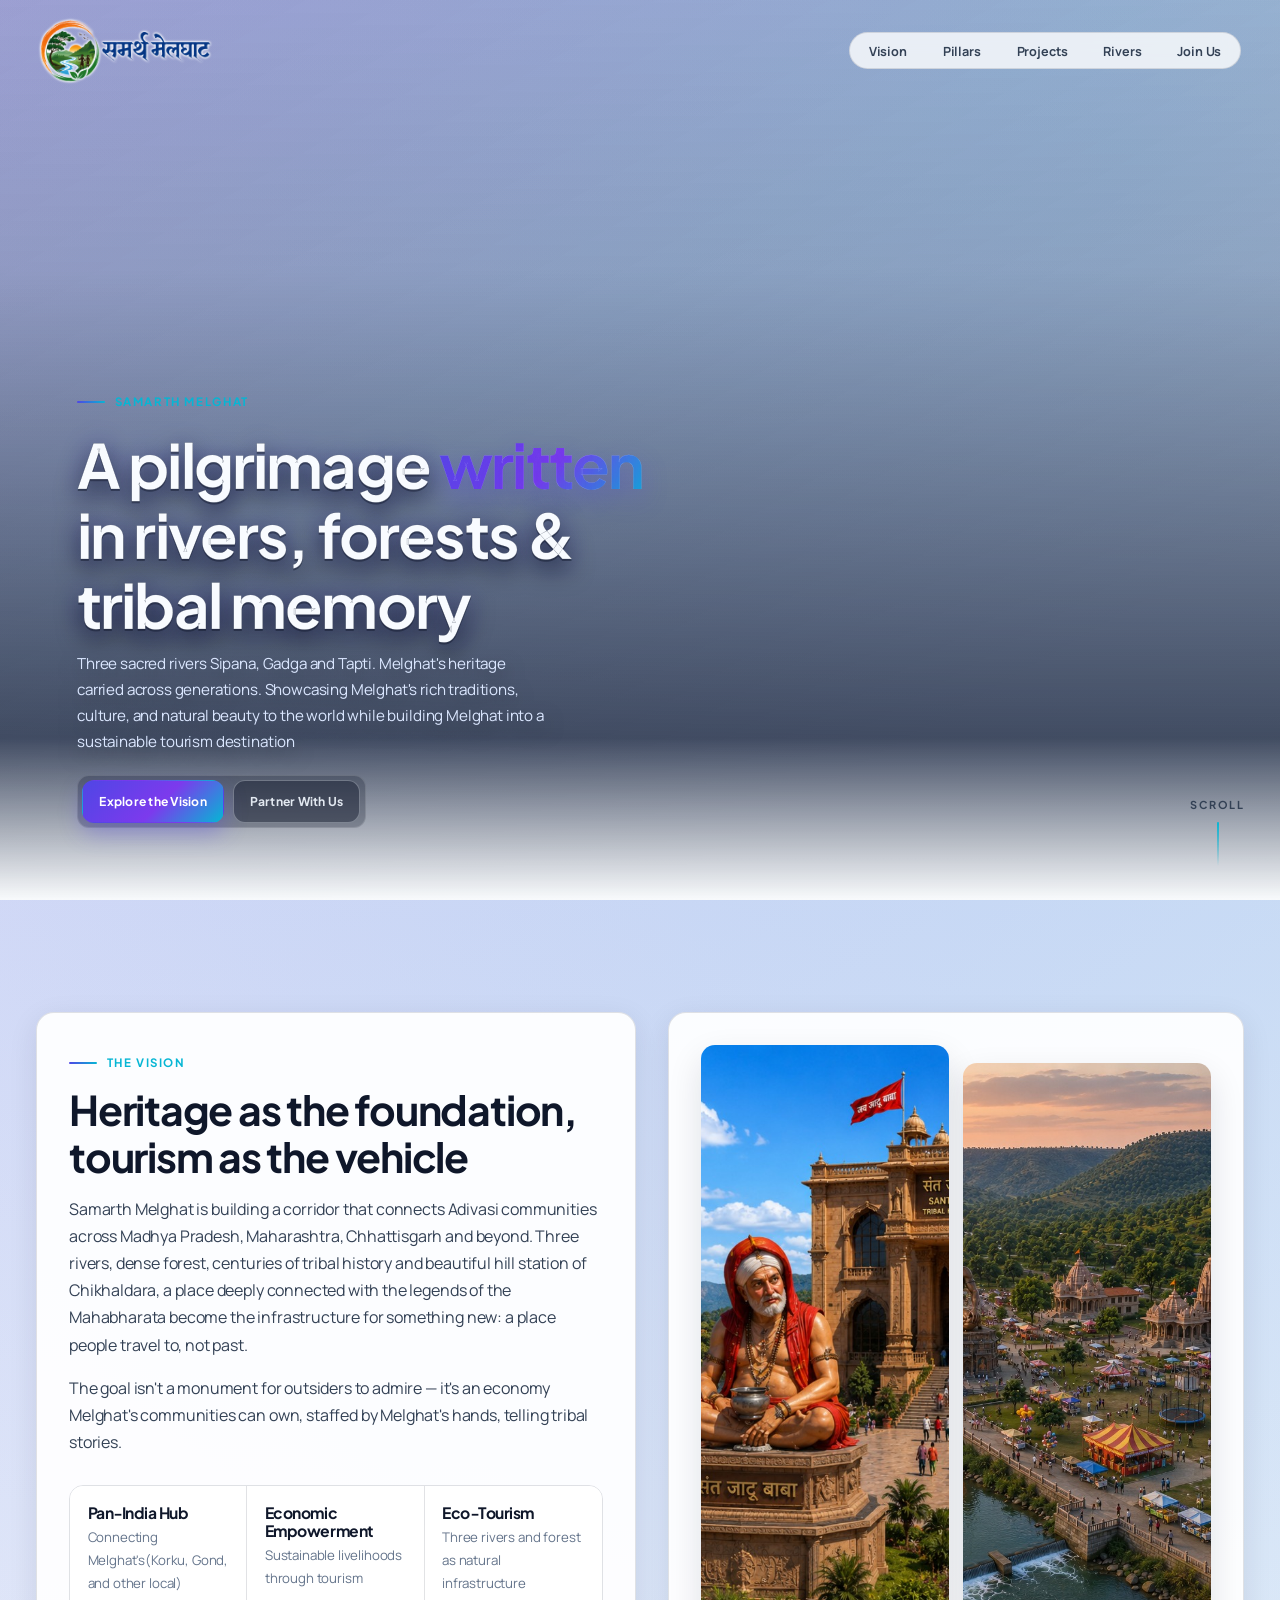
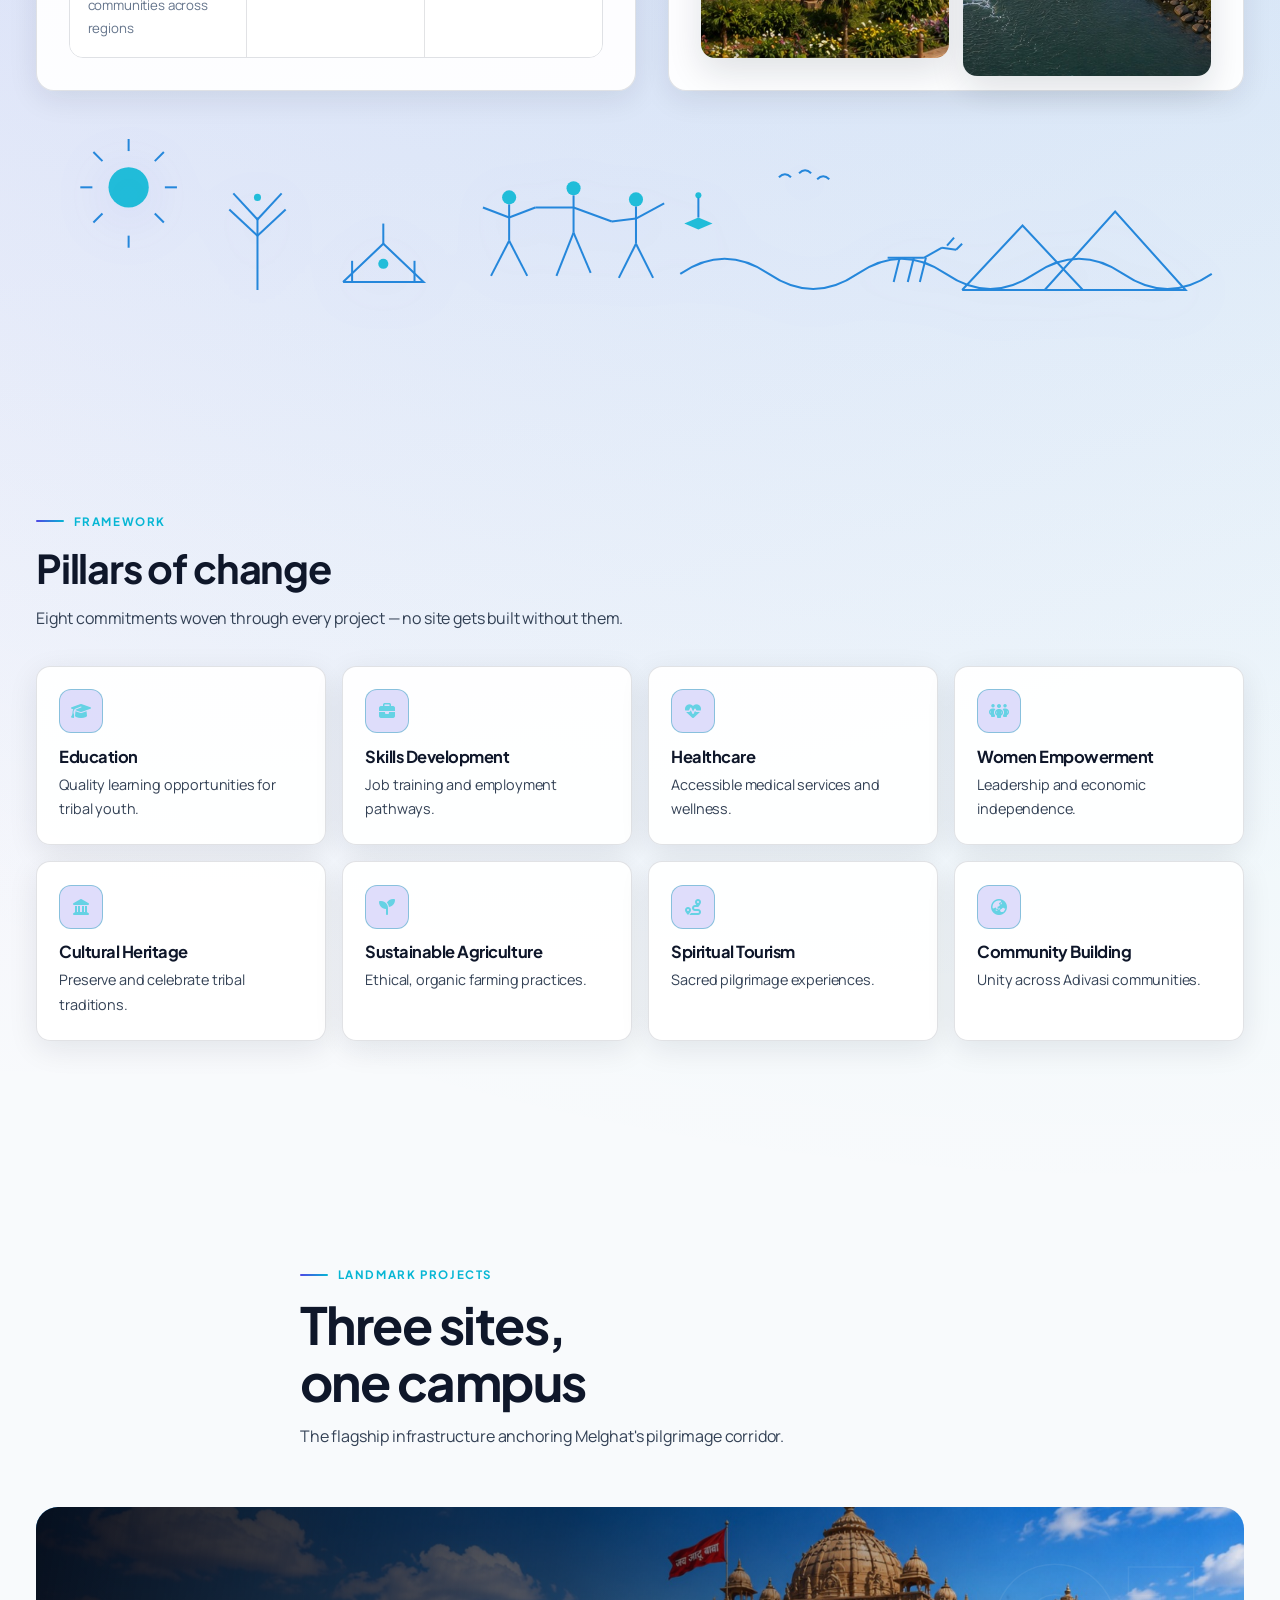
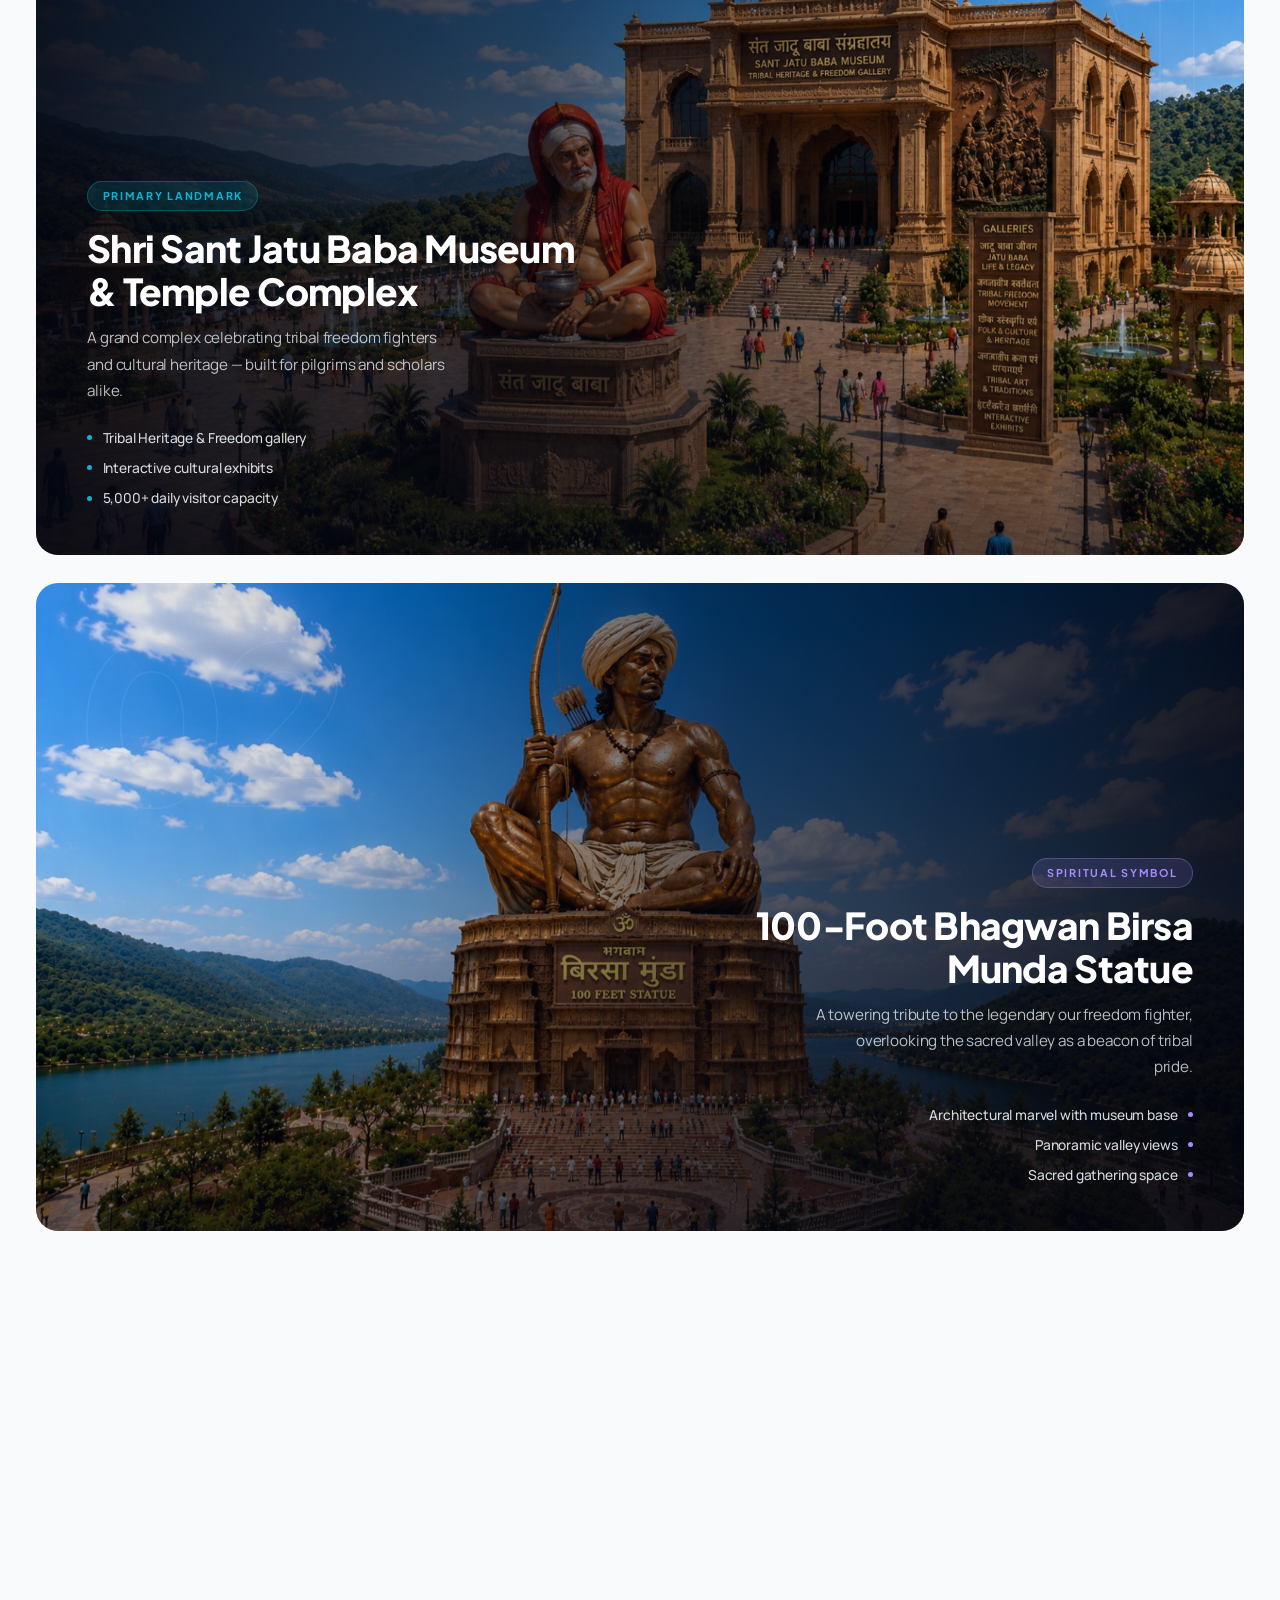
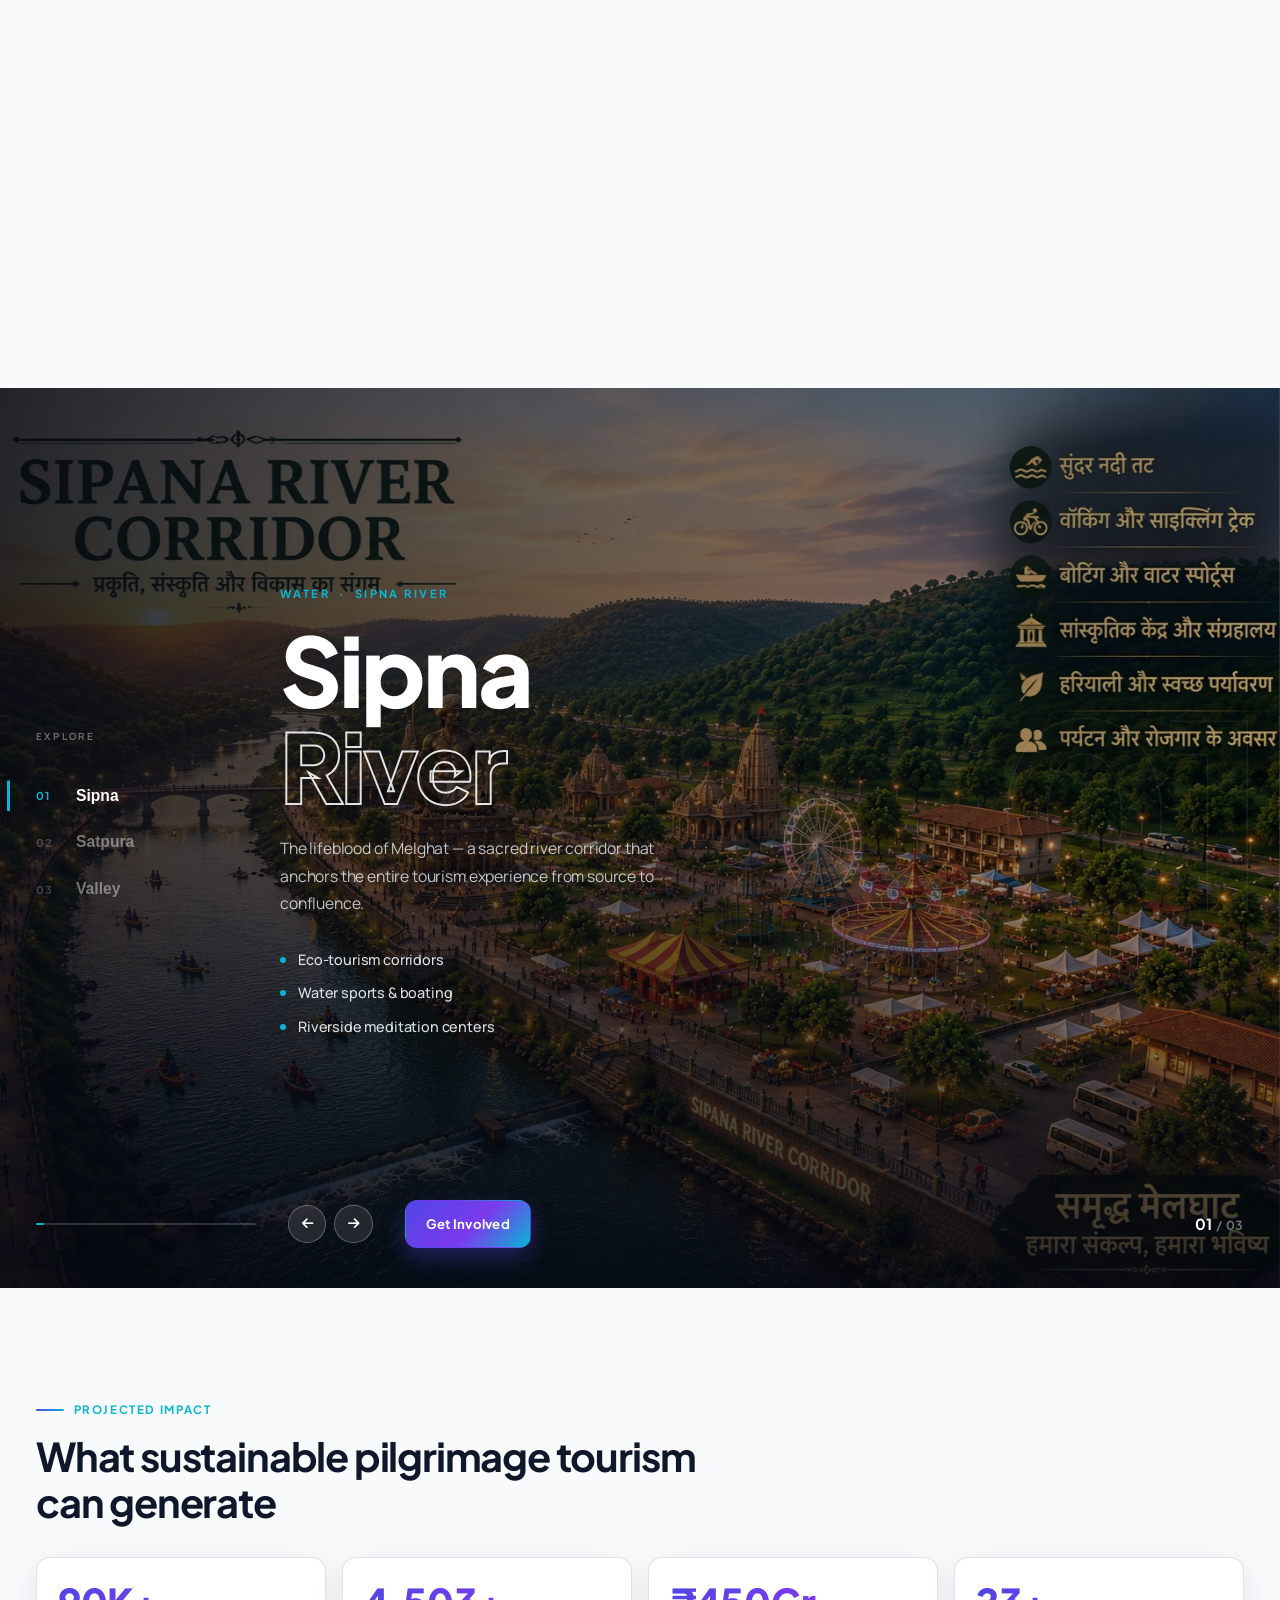
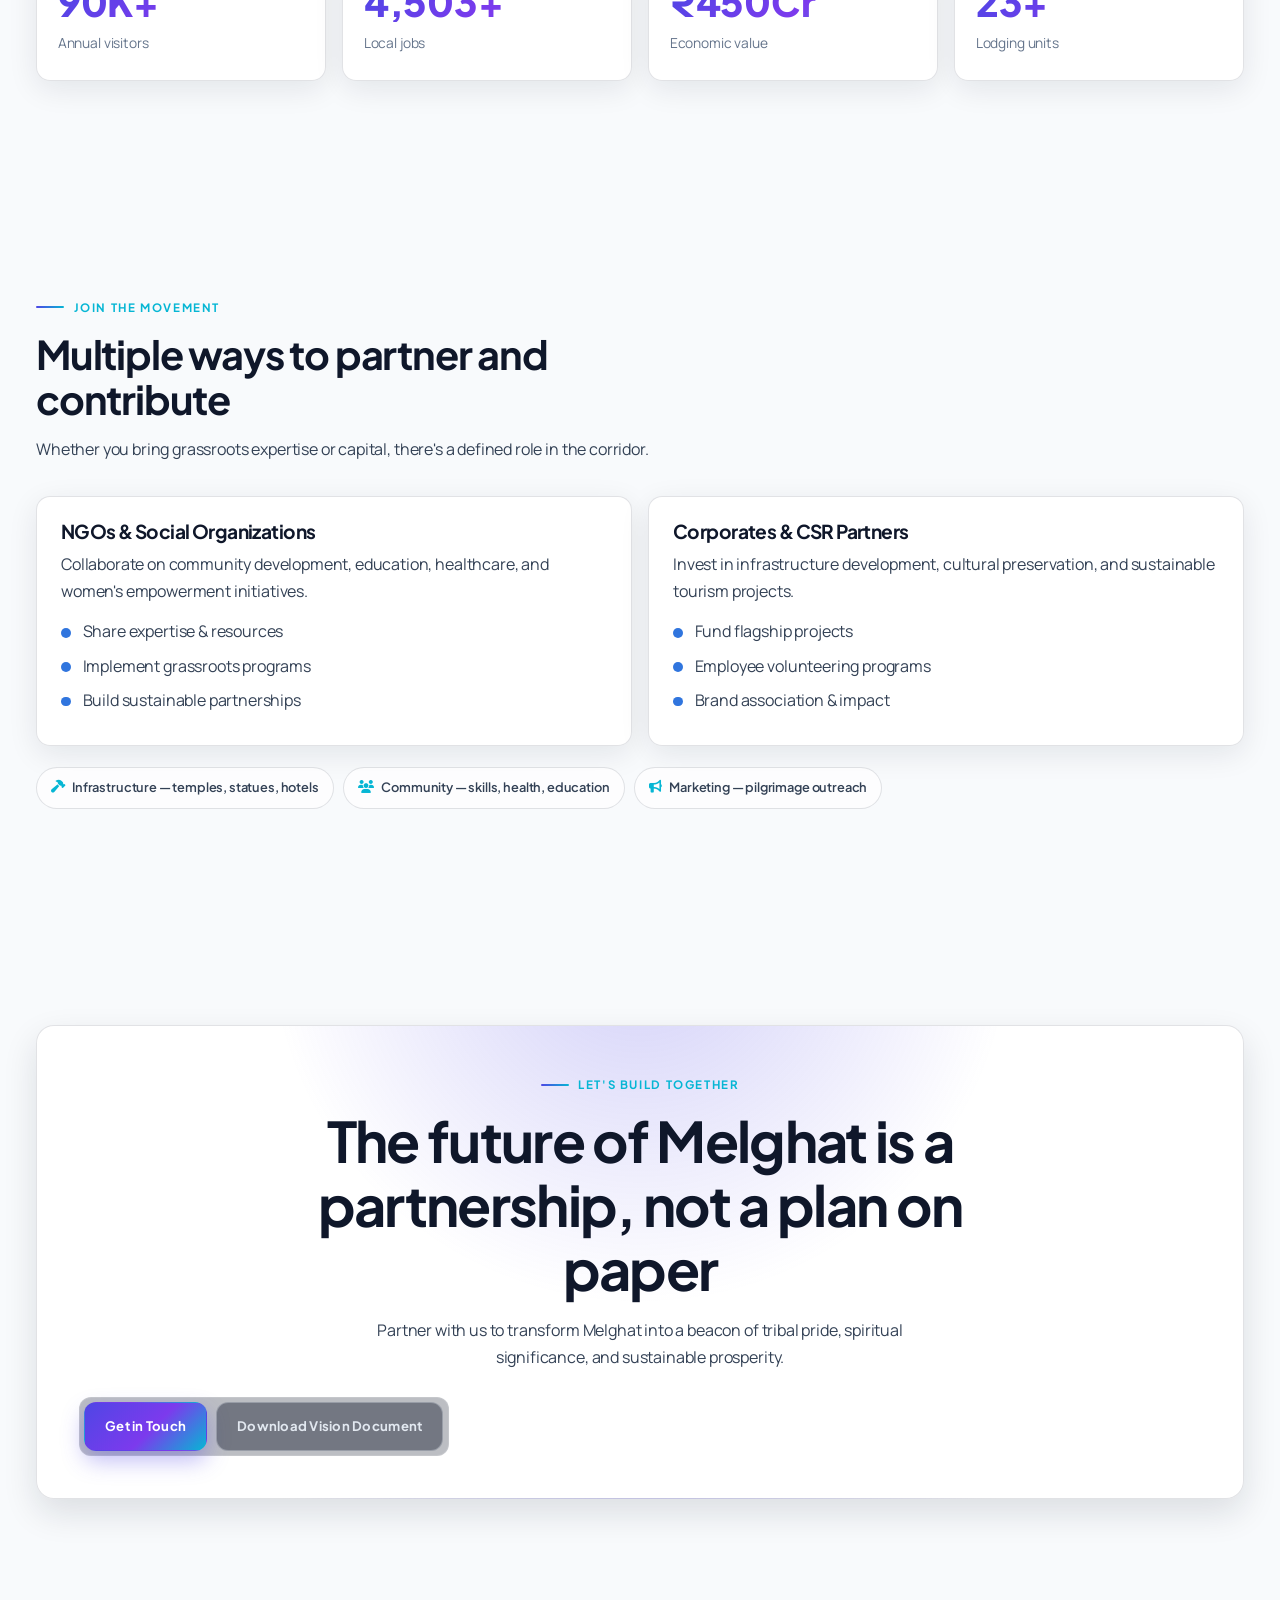
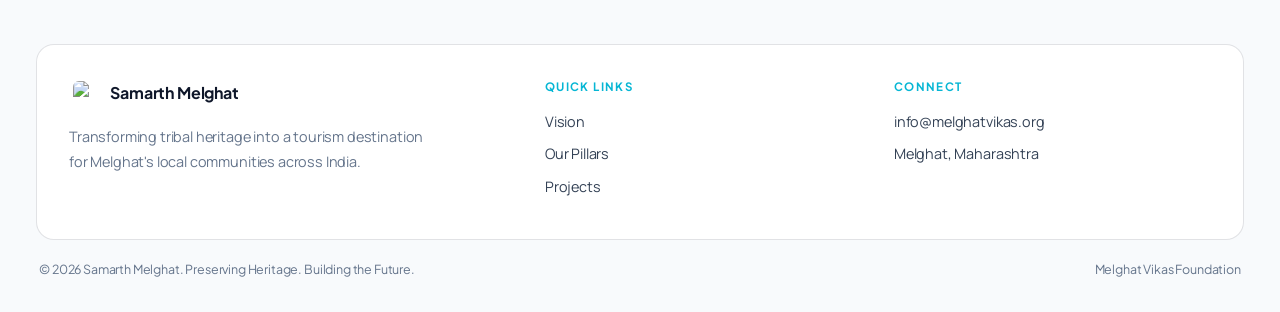
==== commit 5dbfb205: "Update index.html" ====
--- a/index.html
+++ b/index.html
@@ -48,7 +48,7 @@
   <div class="hero-content">
     <div class="eyebrow">Samarth Melghat</div>
     <h1>A pilgrimage <em>written</em> in rivers, forests &amp; tribal memory</h1>
-    <p class="lead">Three sacred rivers. Melghat's heritage carried across generations. Showcasing Melghat's rich traditions, culture, and natural beauty to the world while building Melghat into a sustainable tourism destination</p>
+    <p class="lead">Three sacred rivers Sipana, Gadga and Tapti. Melghat's heritage carried across generations. Showcasing Melghat's rich traditions, culture, and natural beauty to the world while building Melghat into a sustainable tourism destination</p>
     <div class="cta-row">
       <a href="#vision" class="btn btn-solid">Explore the Vision</a>
       <a href="#connect" class="btn btn-ghost">Partner With Us</a>
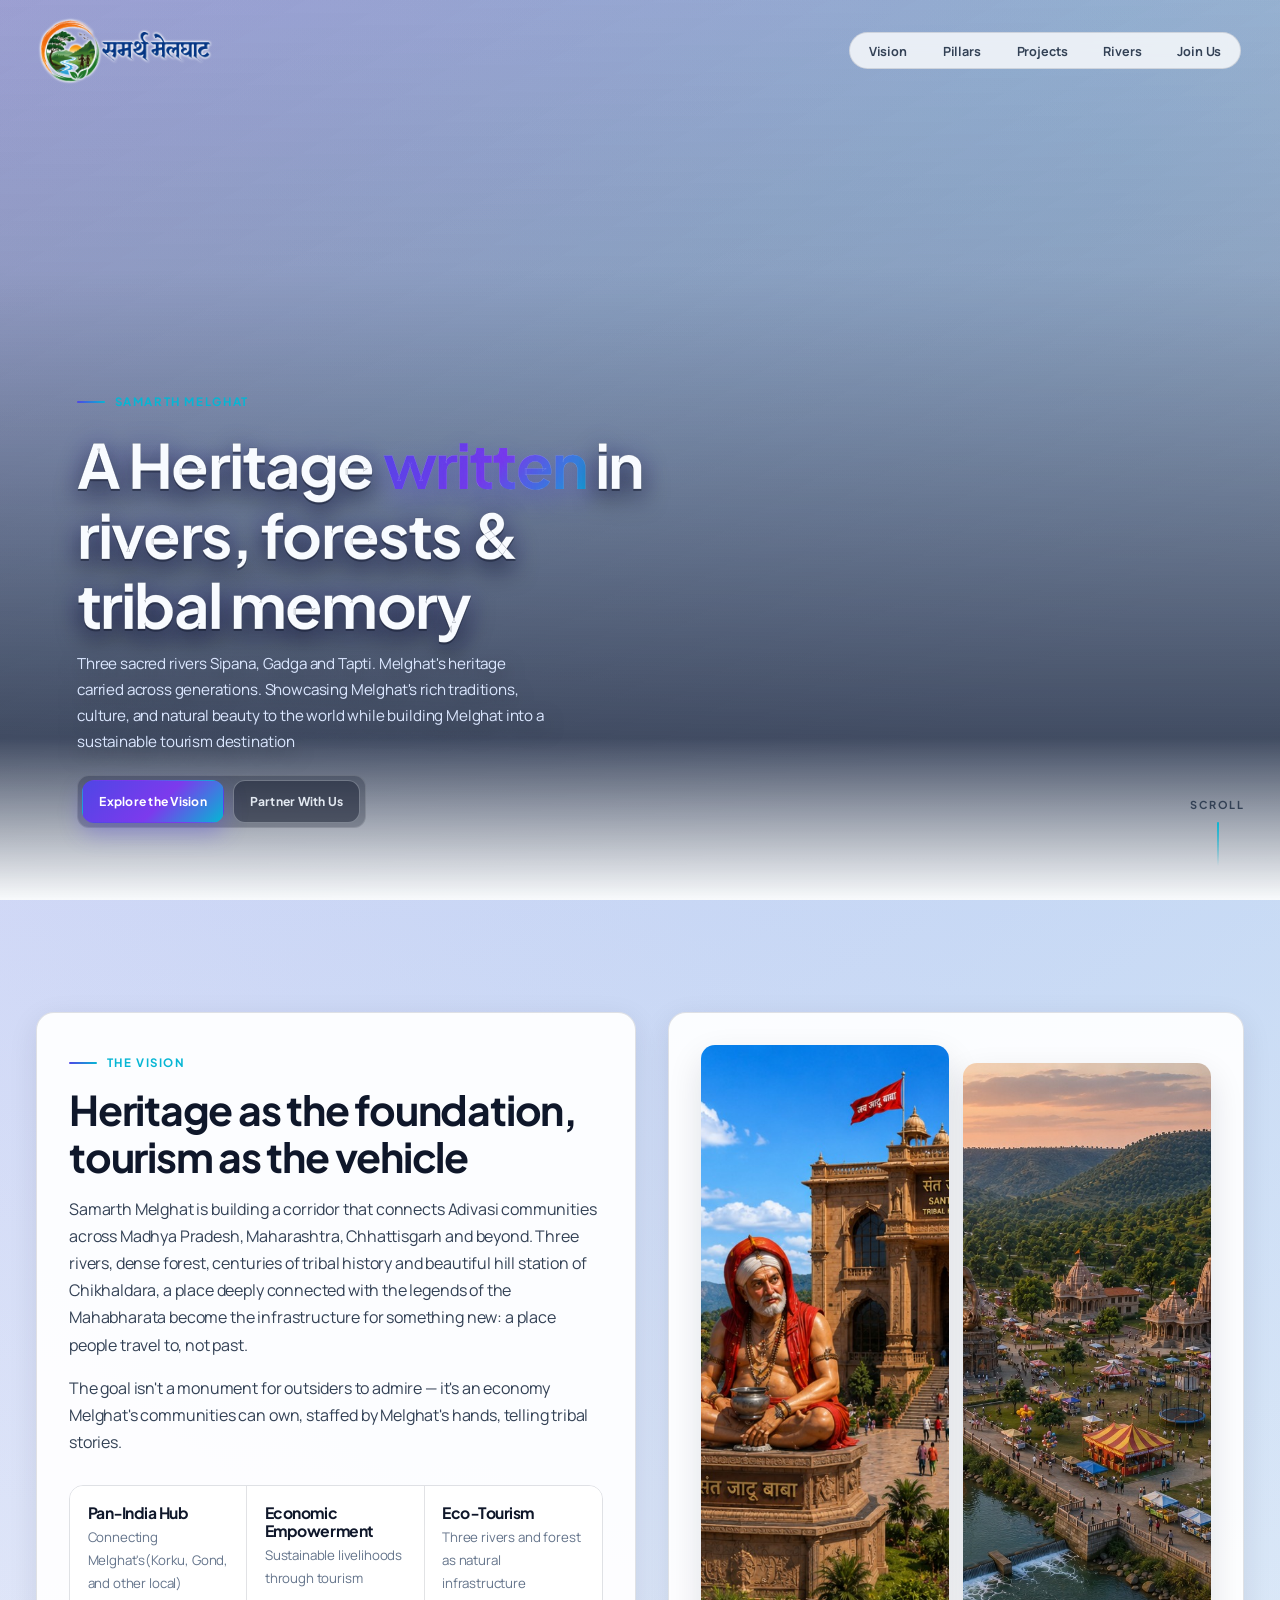
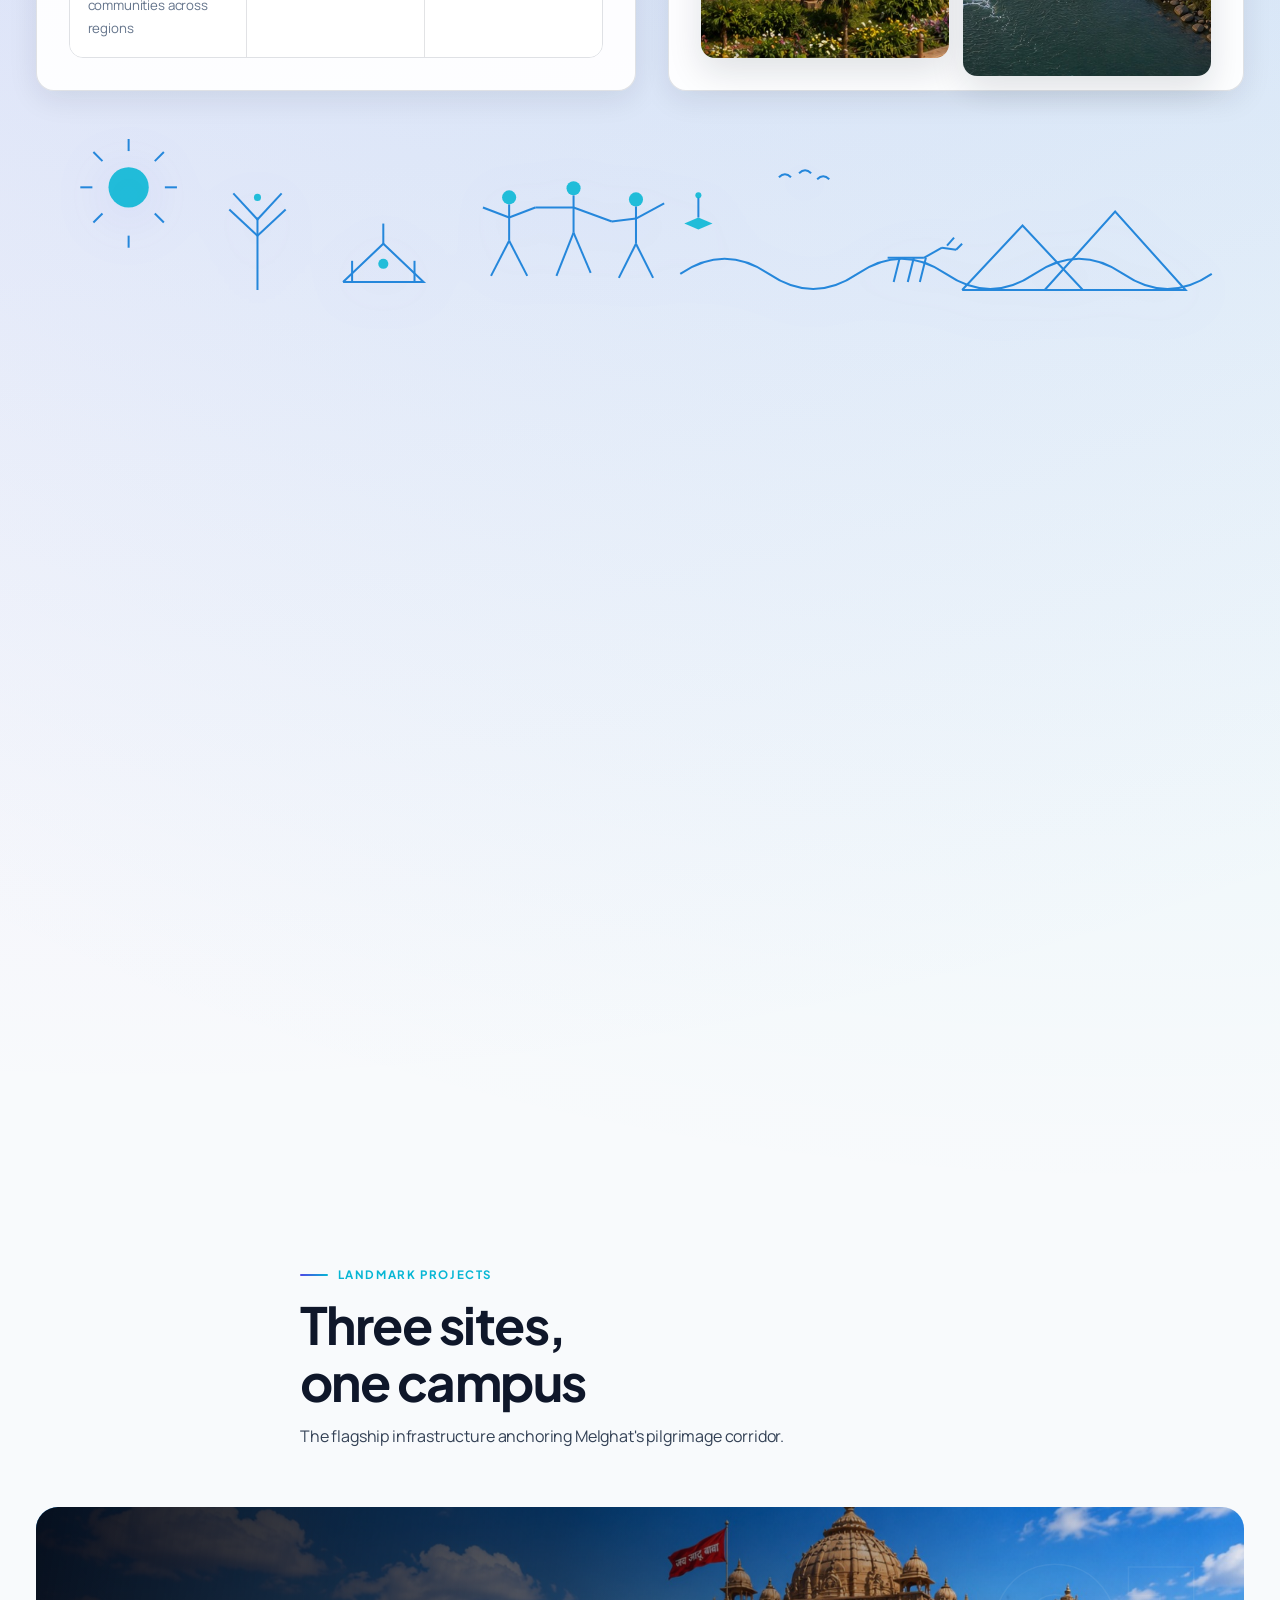
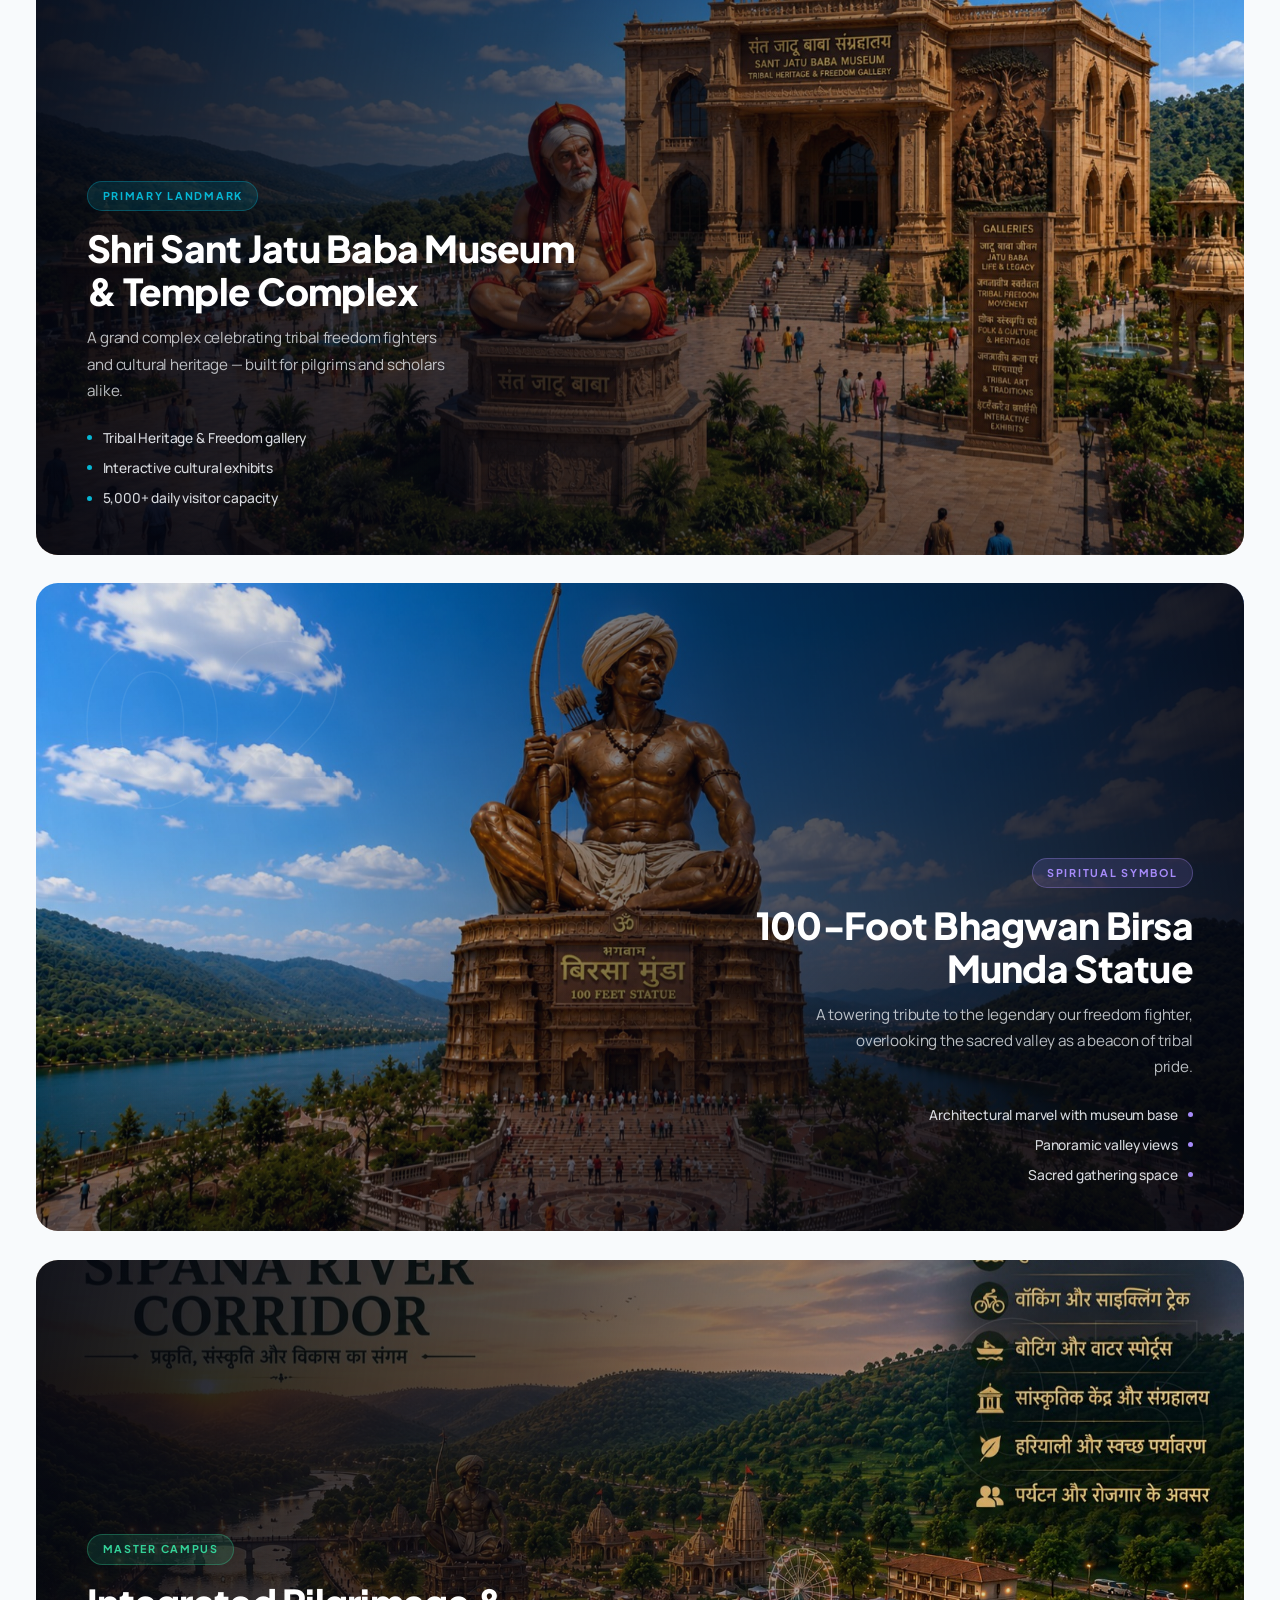
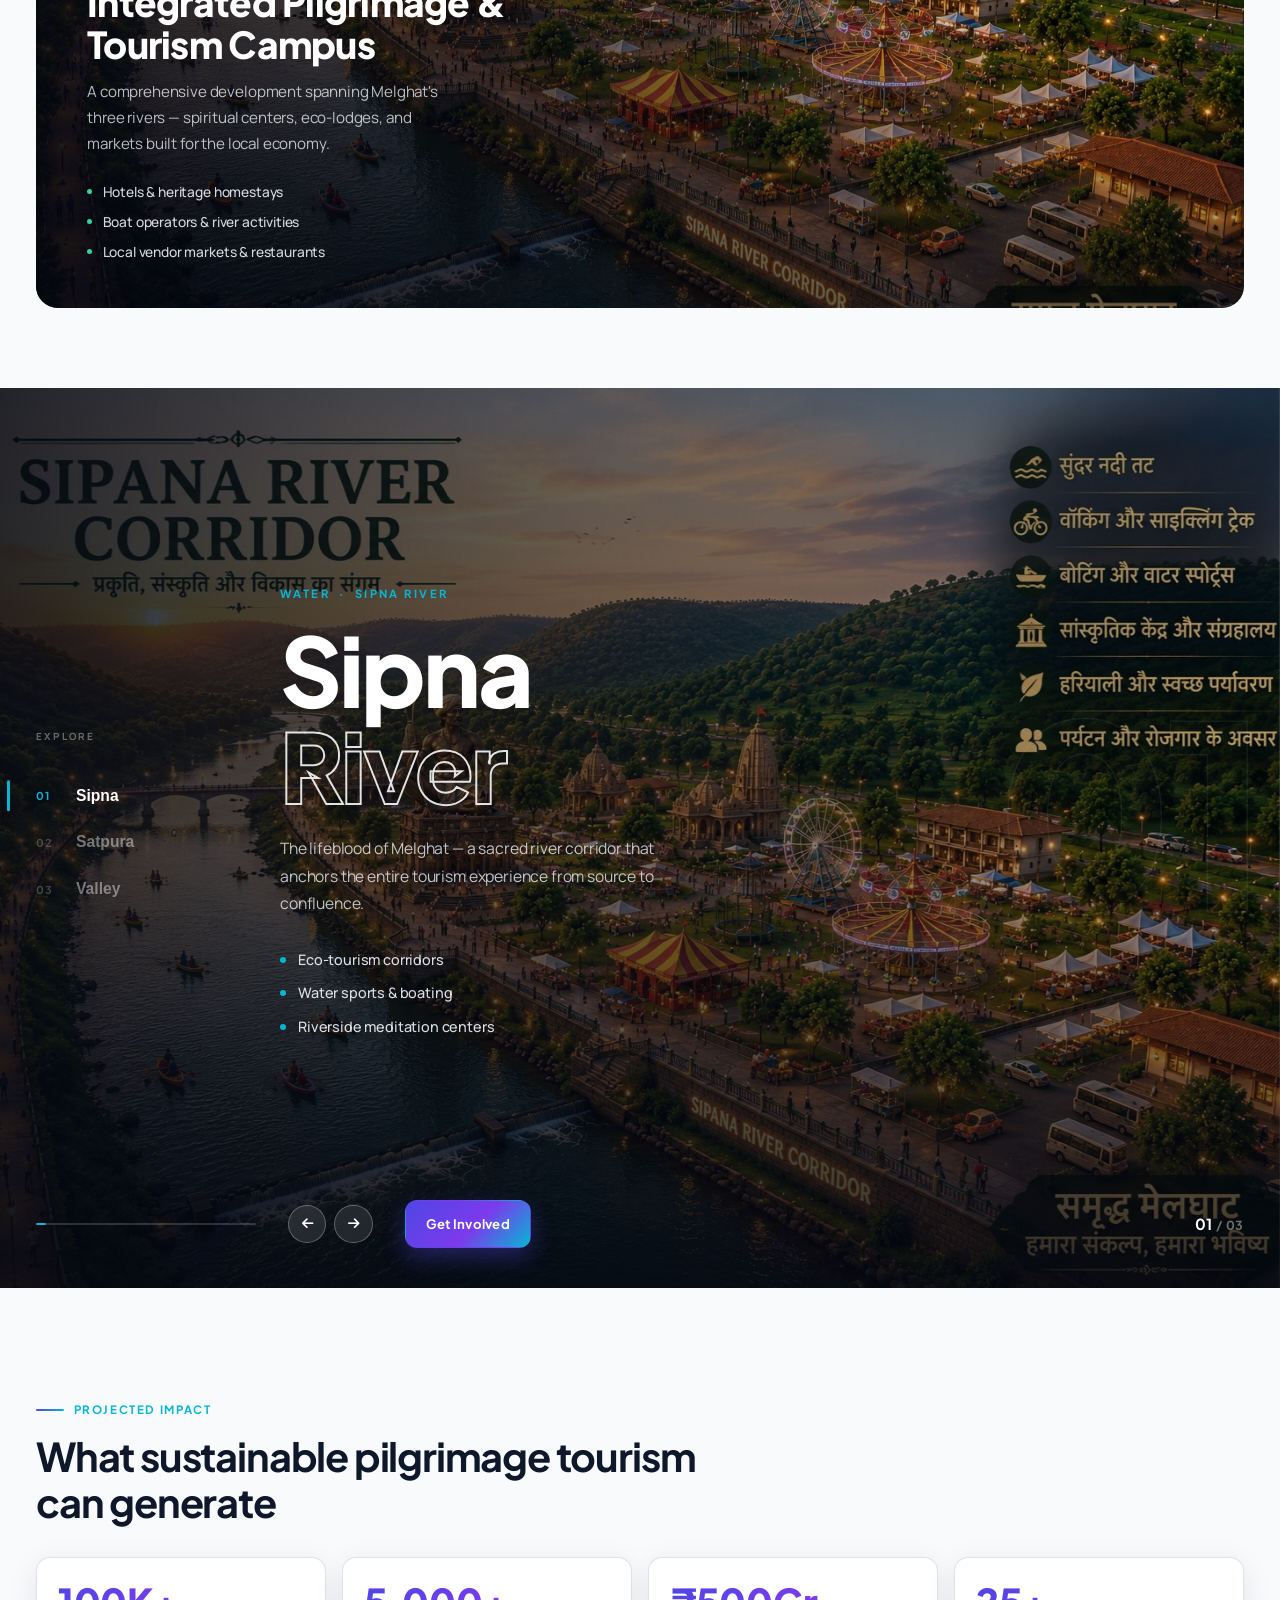
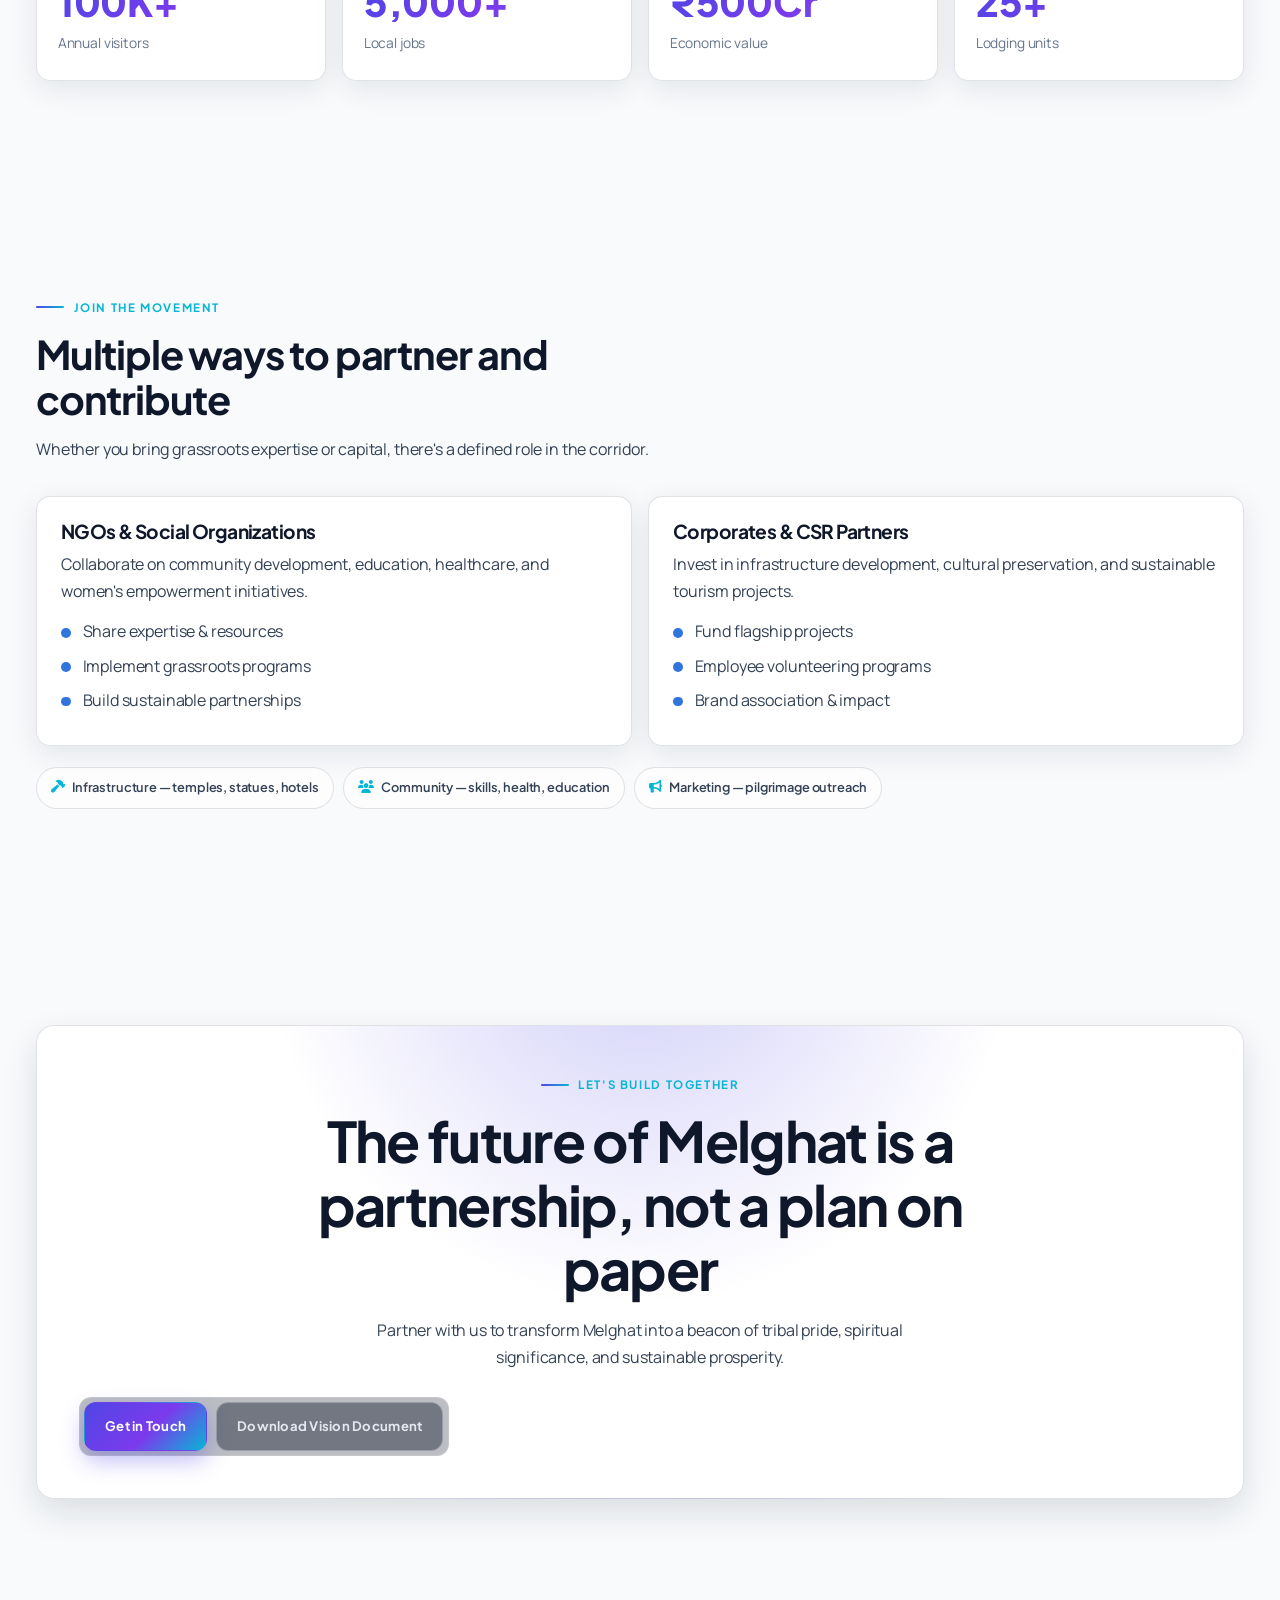
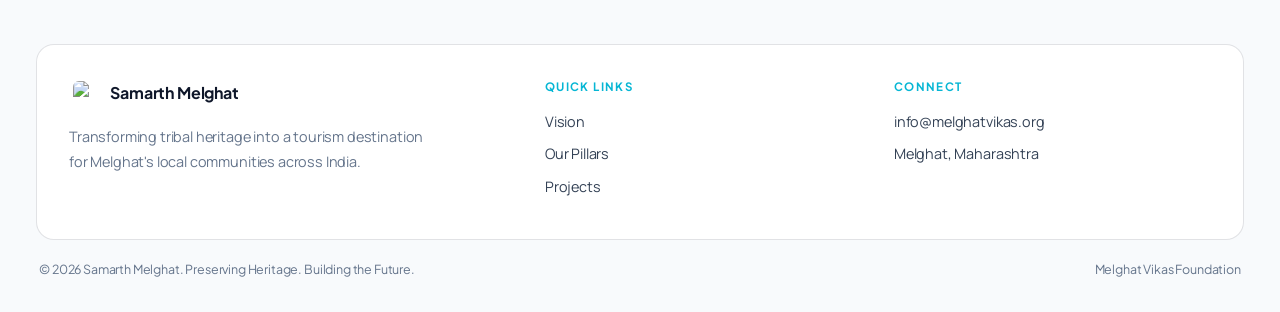
==== commit 48fde03c: "Update index.html" ====
--- a/index.html
+++ b/index.html
@@ -47,7 +47,7 @@
   <div class="hero-scrim"></div>
   <div class="hero-content">
     <div class="eyebrow">Samarth Melghat</div>
-    <h1>A pilgrimage <em>written</em> in rivers, forests &amp; tribal memory</h1>
+    <h1>A Heritage <em>written</em> in rivers, forests &amp; tribal memory</h1>
     <p class="lead">Three sacred rivers Sipana, Gadga and Tapti. Melghat's heritage carried across generations. Showcasing Melghat's rich traditions, culture, and natural beauty to the world while building Melghat into a sustainable tourism destination</p>
     <div class="cta-row">
       <a href="#vision" class="btn btn-solid">Explore the Vision</a>
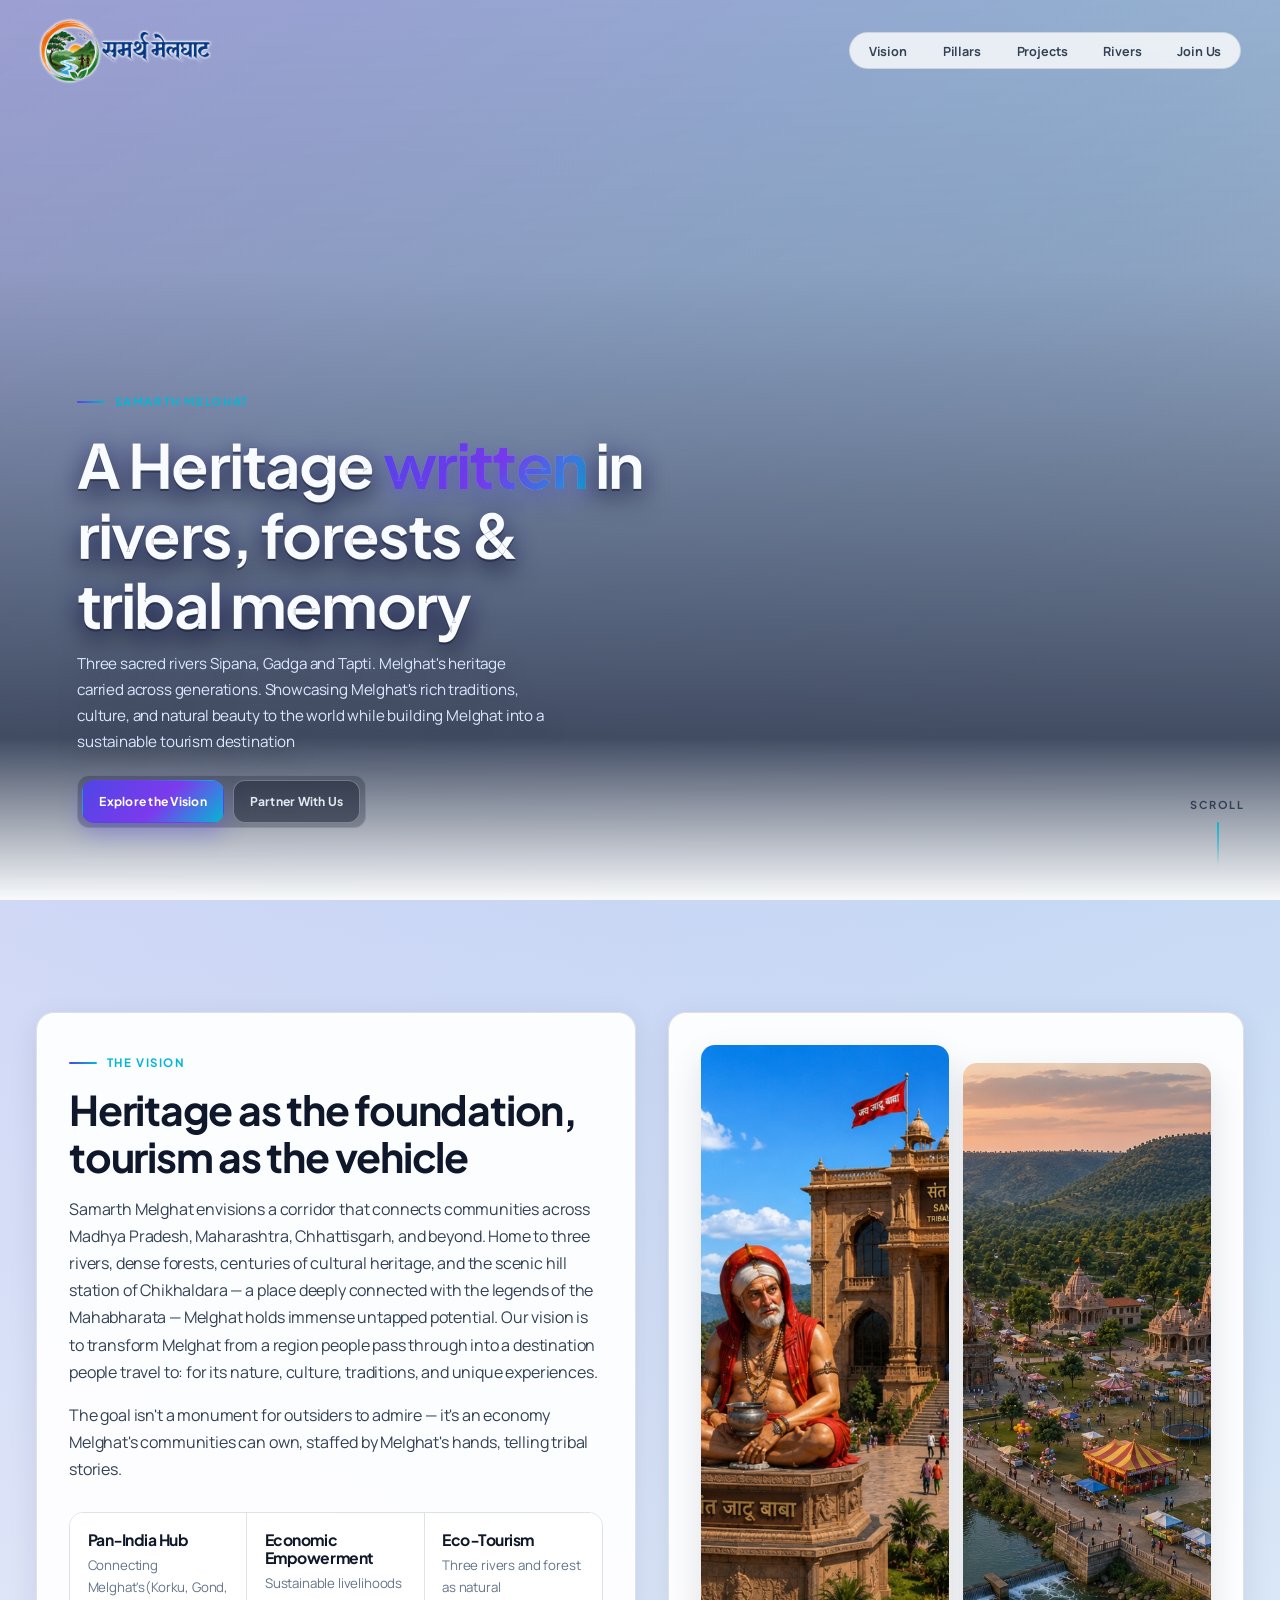
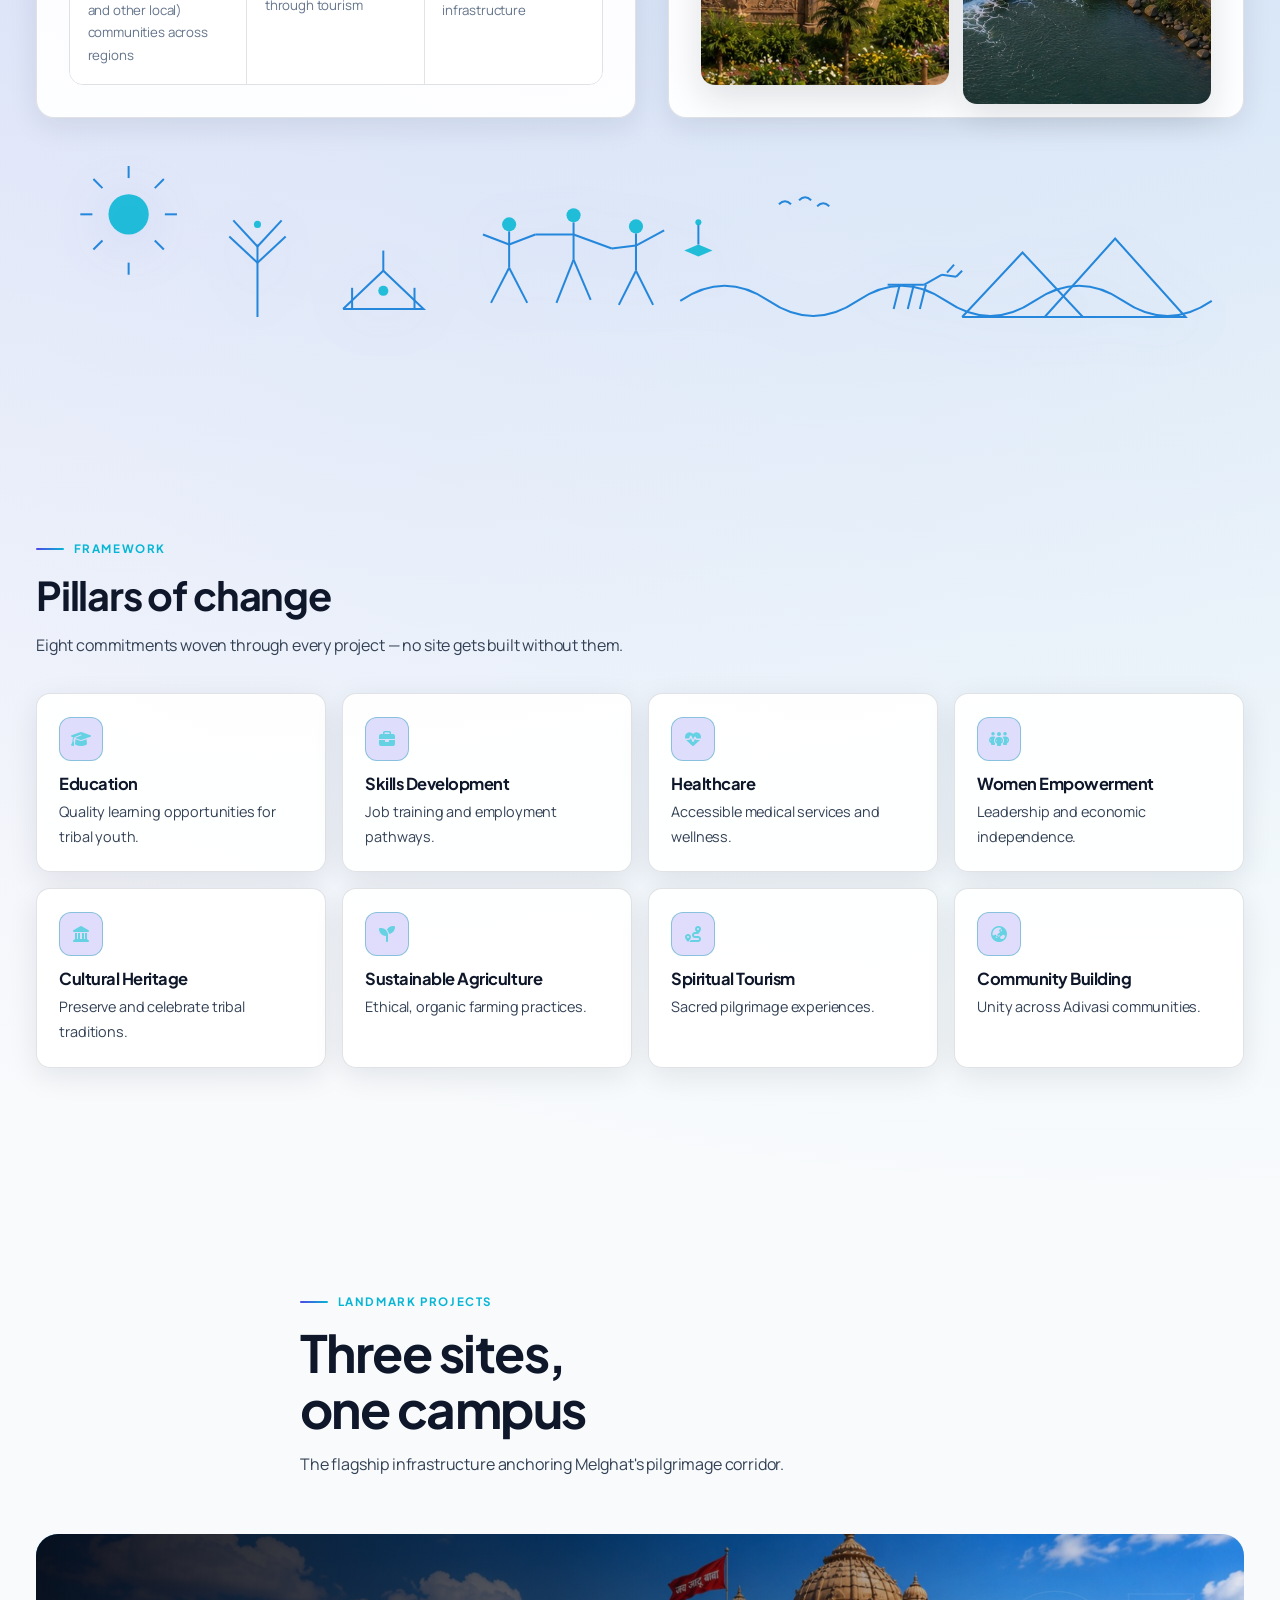
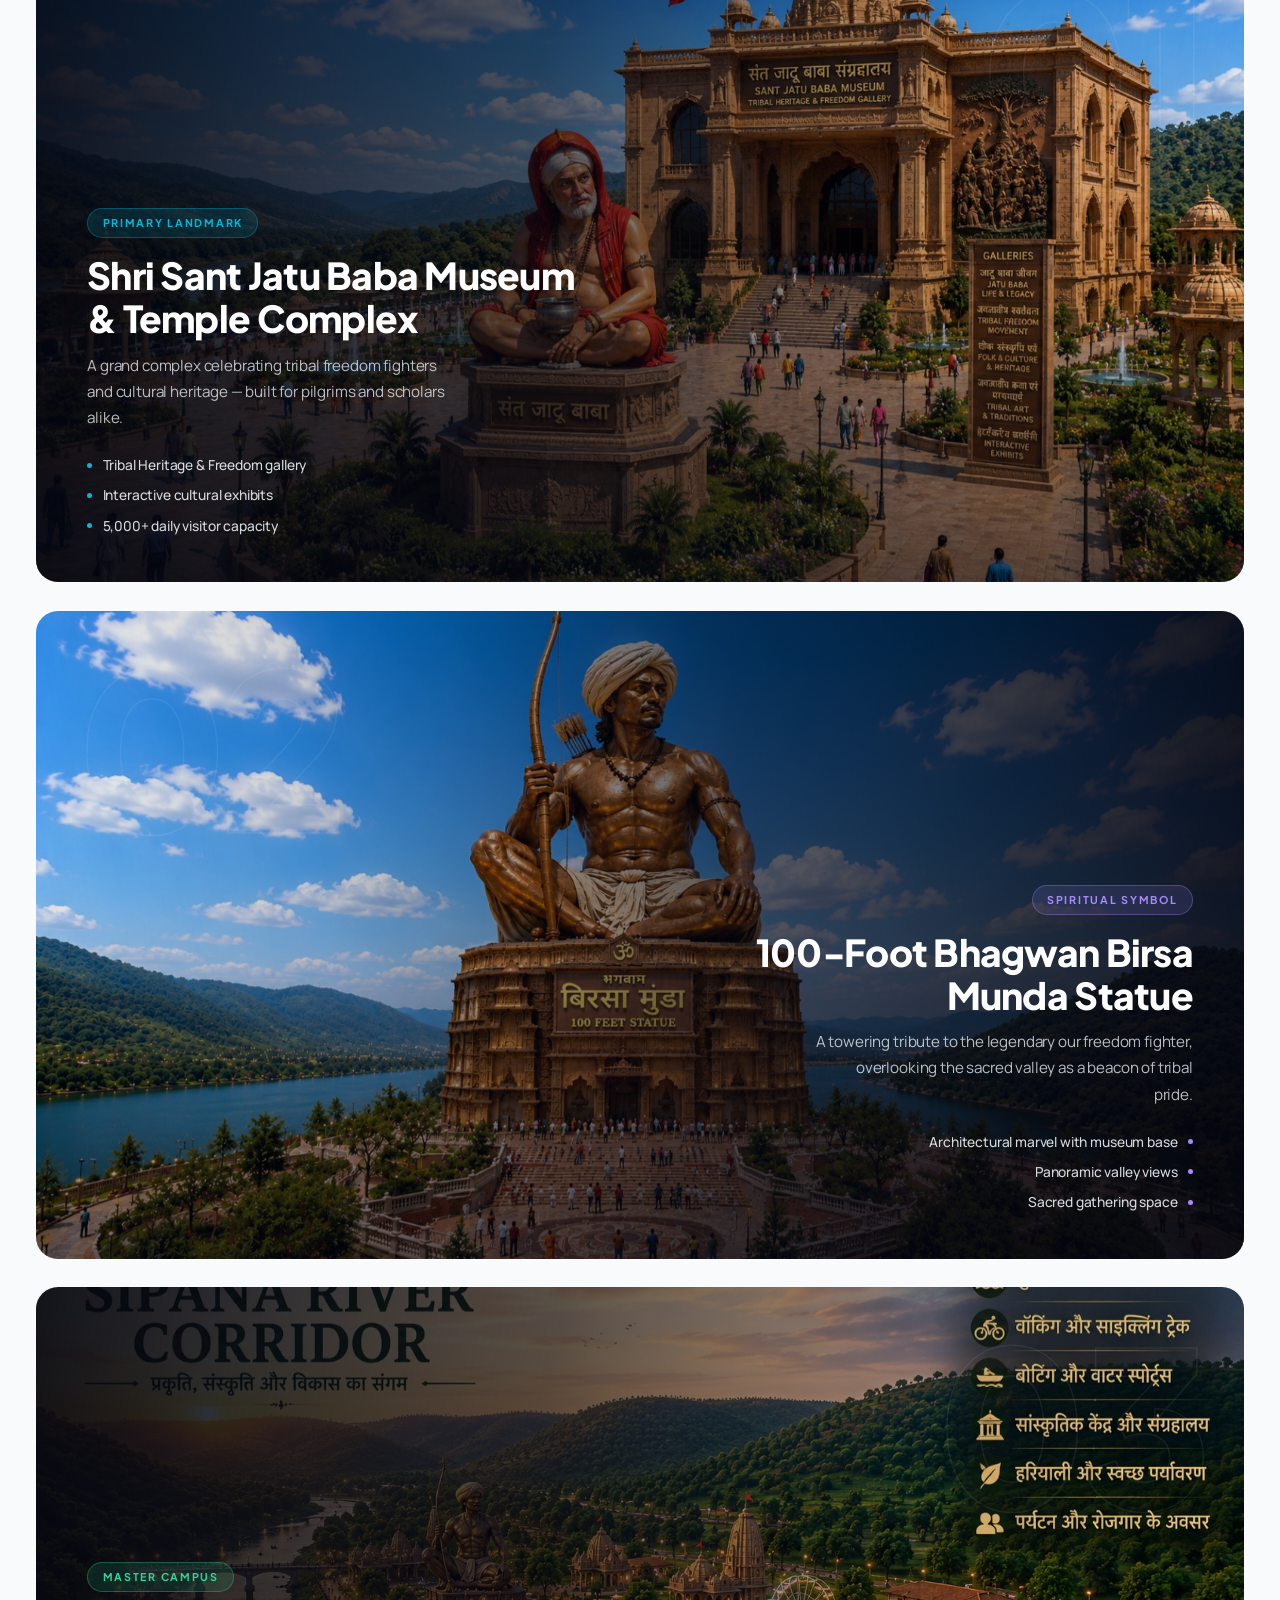
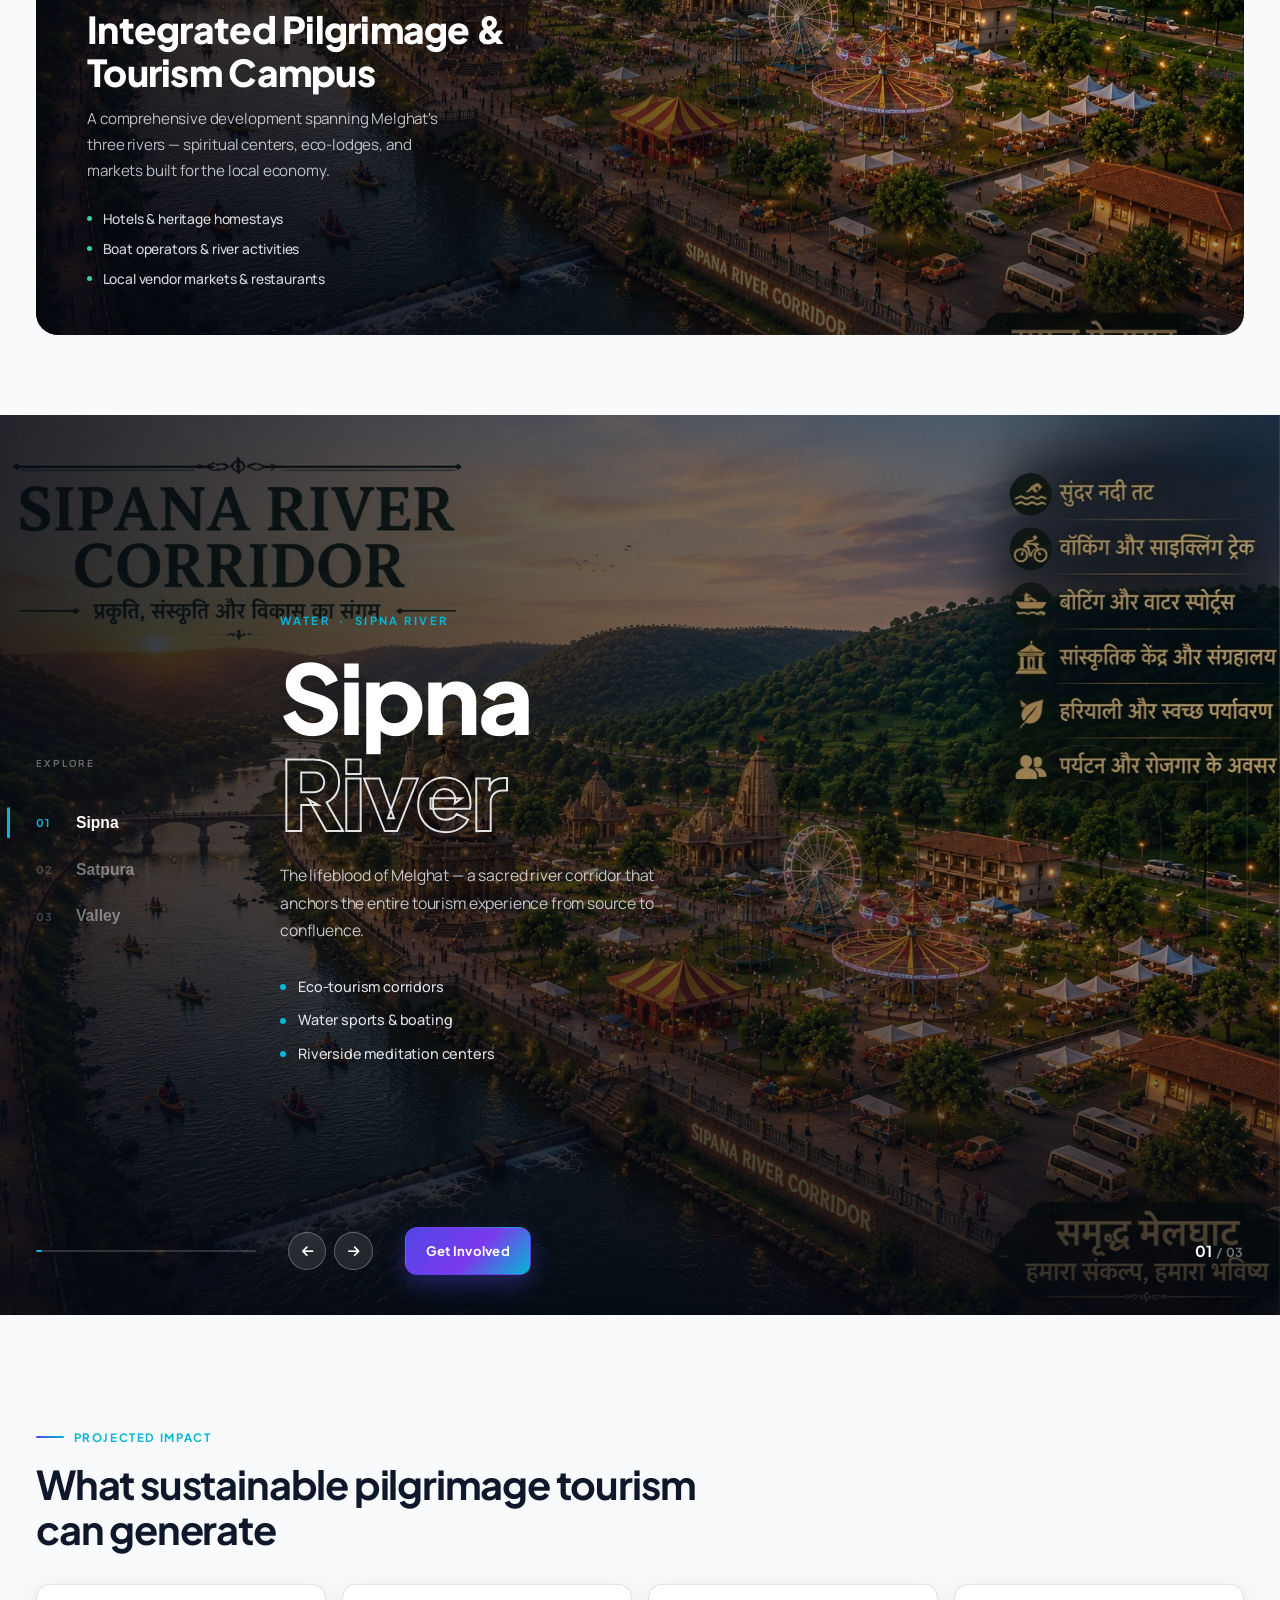
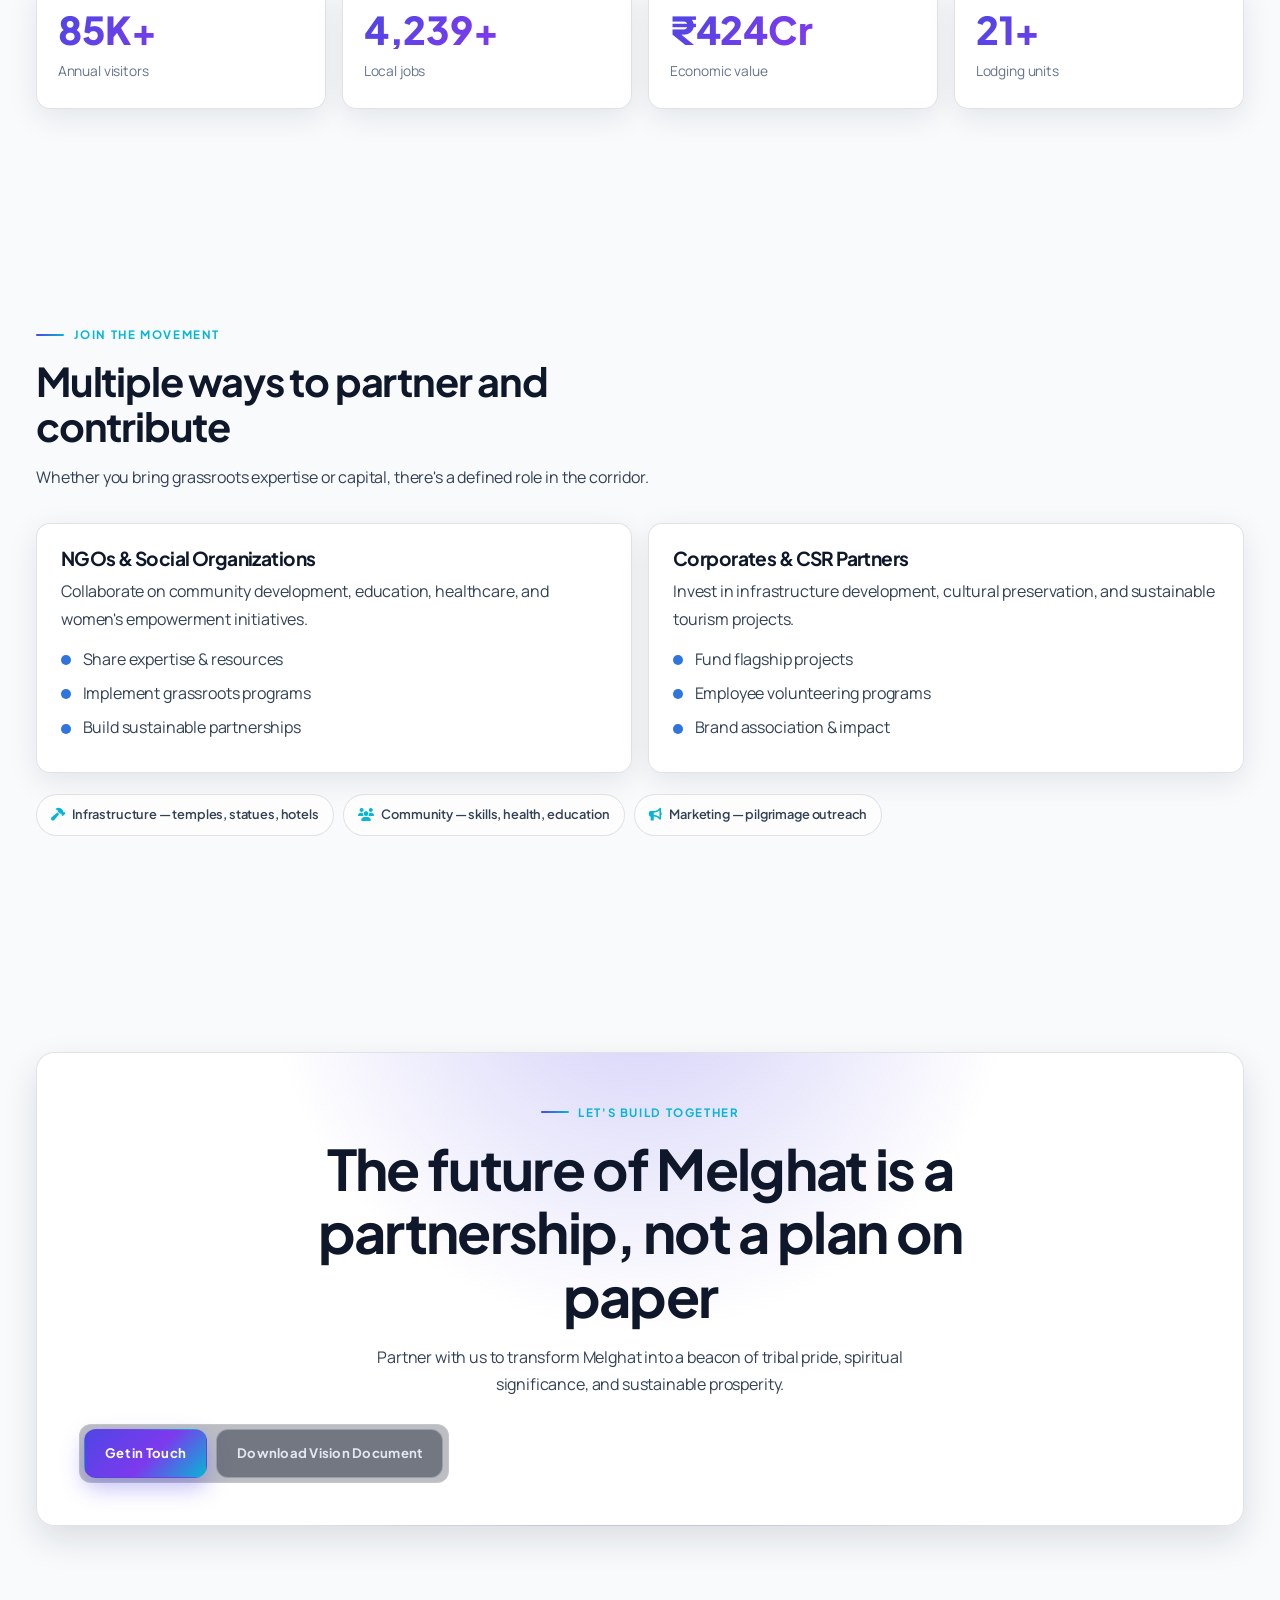
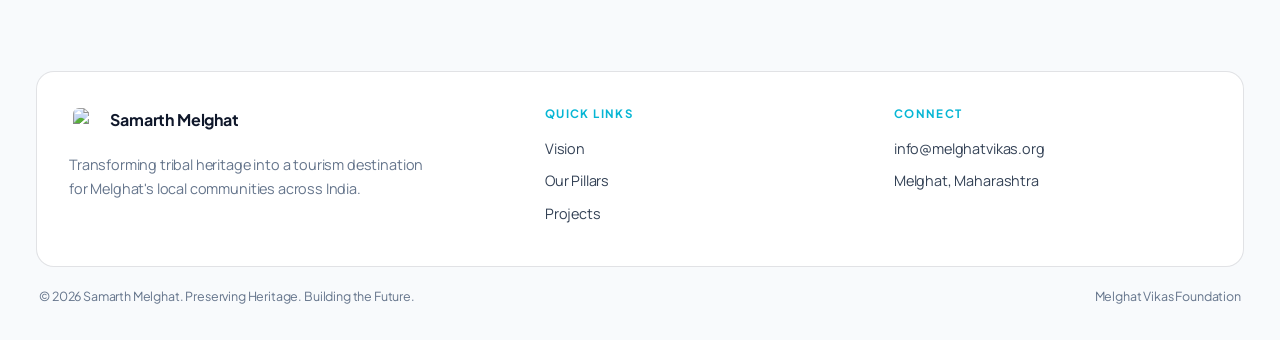
==== commit a9a15075: "Update index.html" ====
--- a/index.html
+++ b/index.html
@@ -62,7 +62,12 @@
     <div class="reveal">
       <div class="eyebrow">The Vision</div>
       <h2>Heritage as the foundation, tourism as the vehicle</h2>
-      <p>Samarth Melghat is building a corridor that connects Adivasi communities across Madhya Pradesh, Maharashtra, Chhattisgarh and beyond. Three rivers, dense forest, centuries of tribal history and beautiful hill station of Chikhaldara, a place deeply connected with the legends of the Mahabharata become the infrastructure for something new: a place people travel to, not past.</p>
+      <p>Samarth Melghat envisions a corridor that connects communities across Madhya Pradesh, Maharashtra, Chhattisgarh, and beyond.
+
+Home to three rivers, dense forests, centuries of cultural heritage, and the scenic hill station of Chikhaldara — a place deeply connected with the legends of the Mahabharata — Melghat holds immense untapped potential.
+
+Our vision is to transform Melghat from a region people pass through into a destination people travel to: for its nature, culture, traditions, and unique experiences.
+</p>
       <p style="margin-top:1rem;">The goal isn't a monument for outsiders to admire — it's an economy Melghat's communities can own, staffed by Melghat's hands, telling tribal stories.</p>
       <div class="stat-strip">
         <div><h4>Pan‑India Hub</h4><p>Connecting Melghat's(Korku, Gond, and other local) communities across regions</p></div>
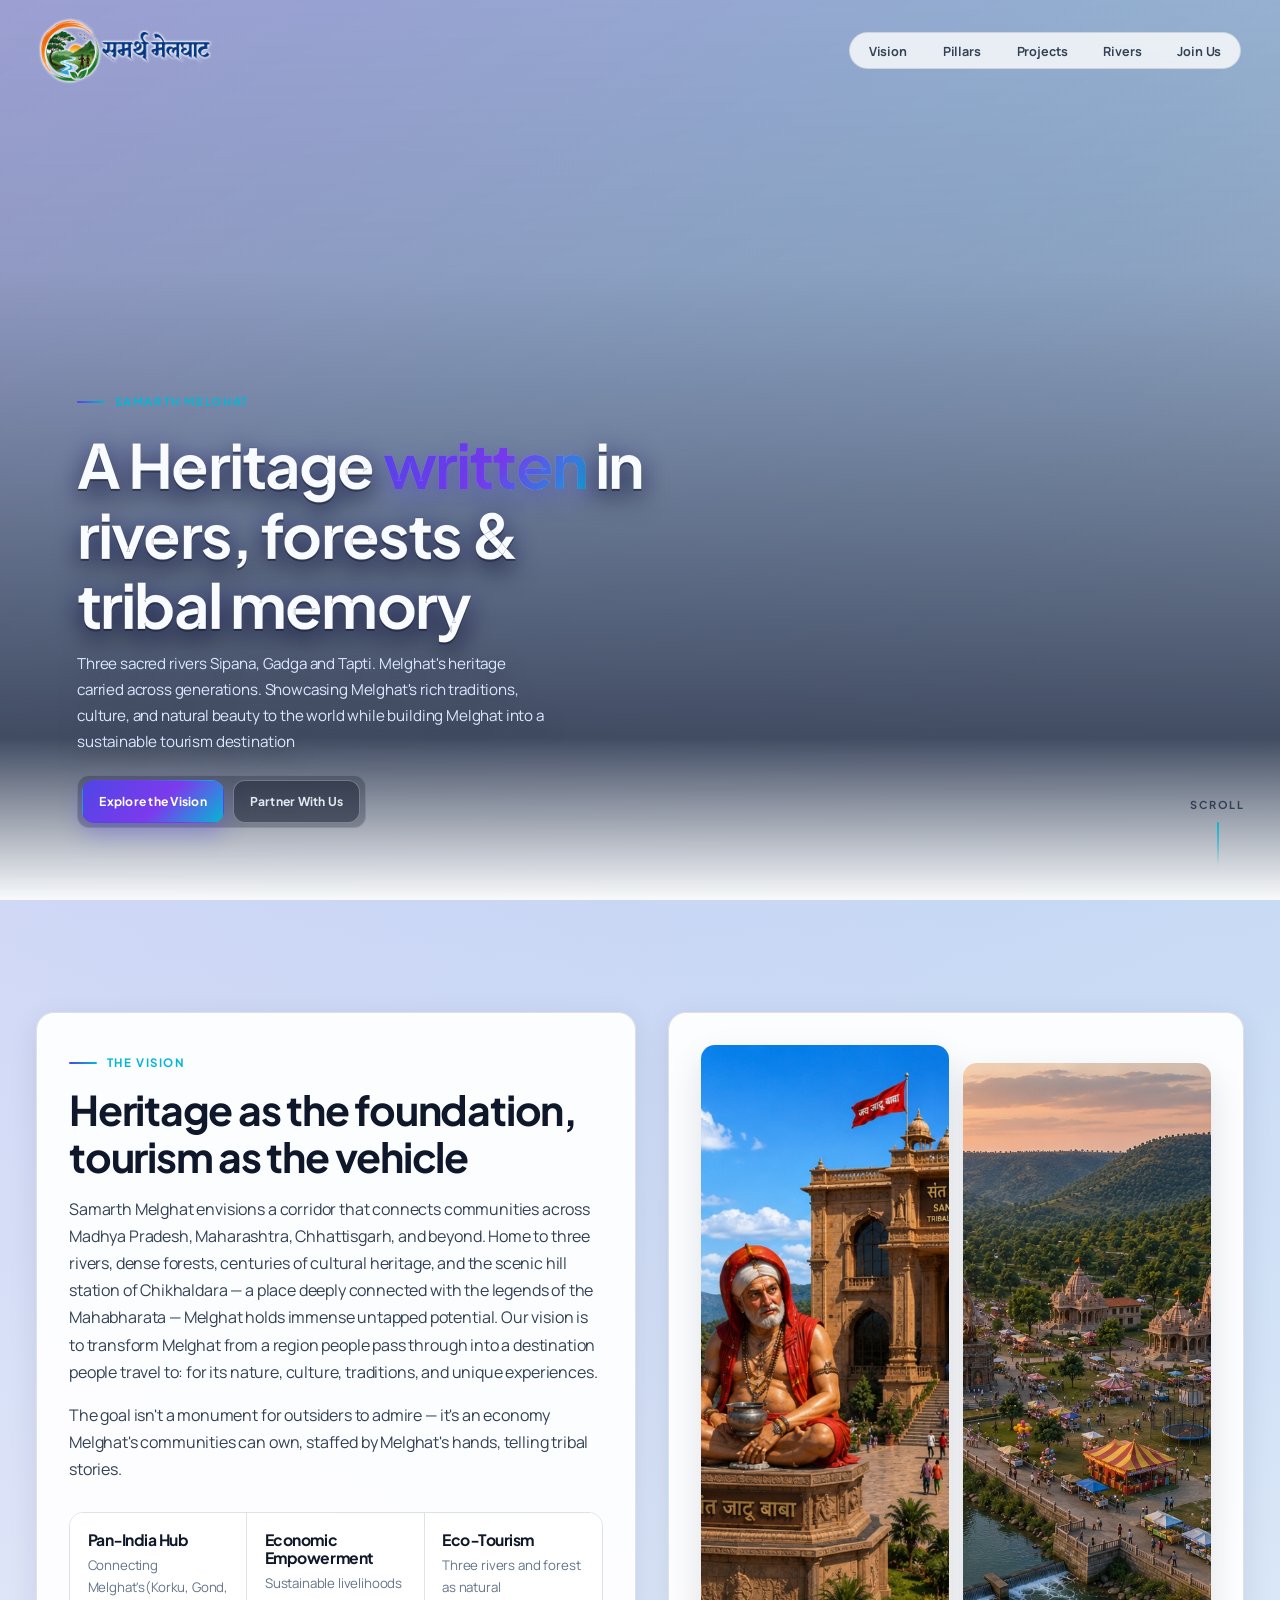
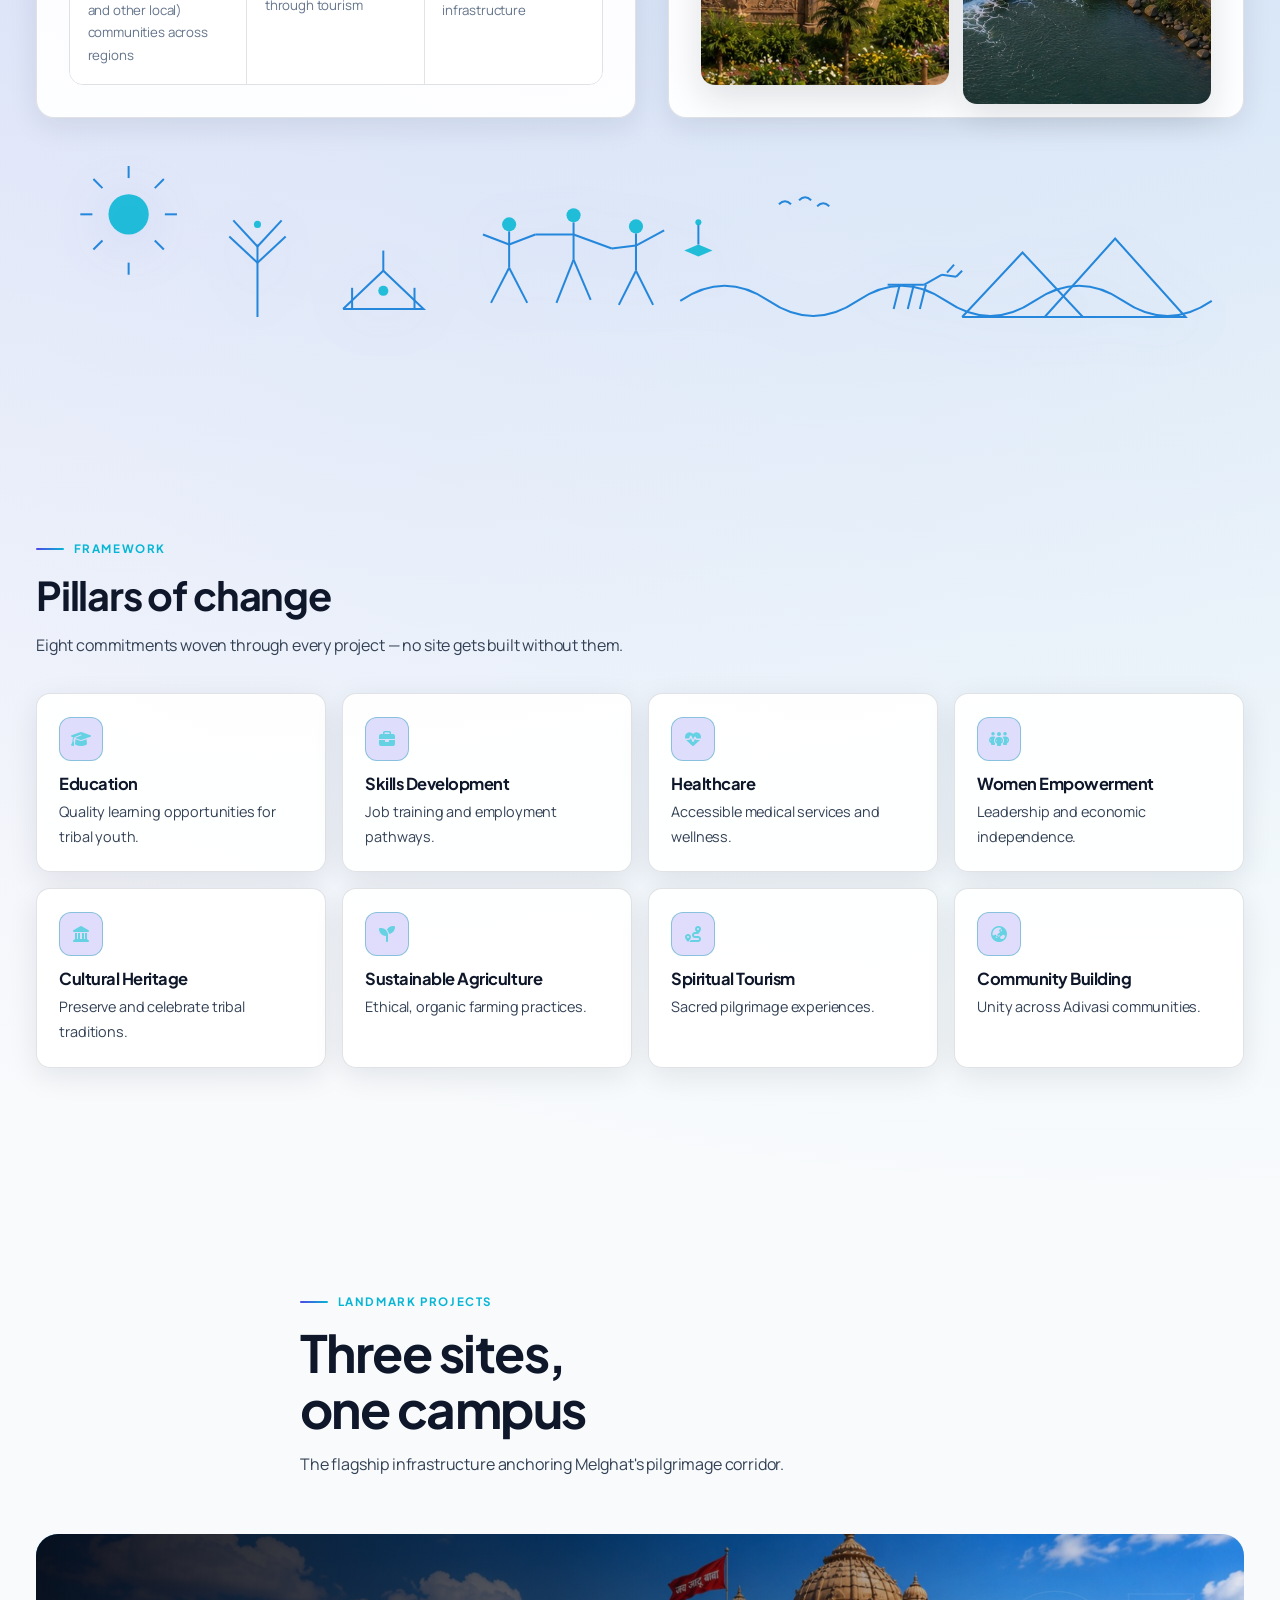
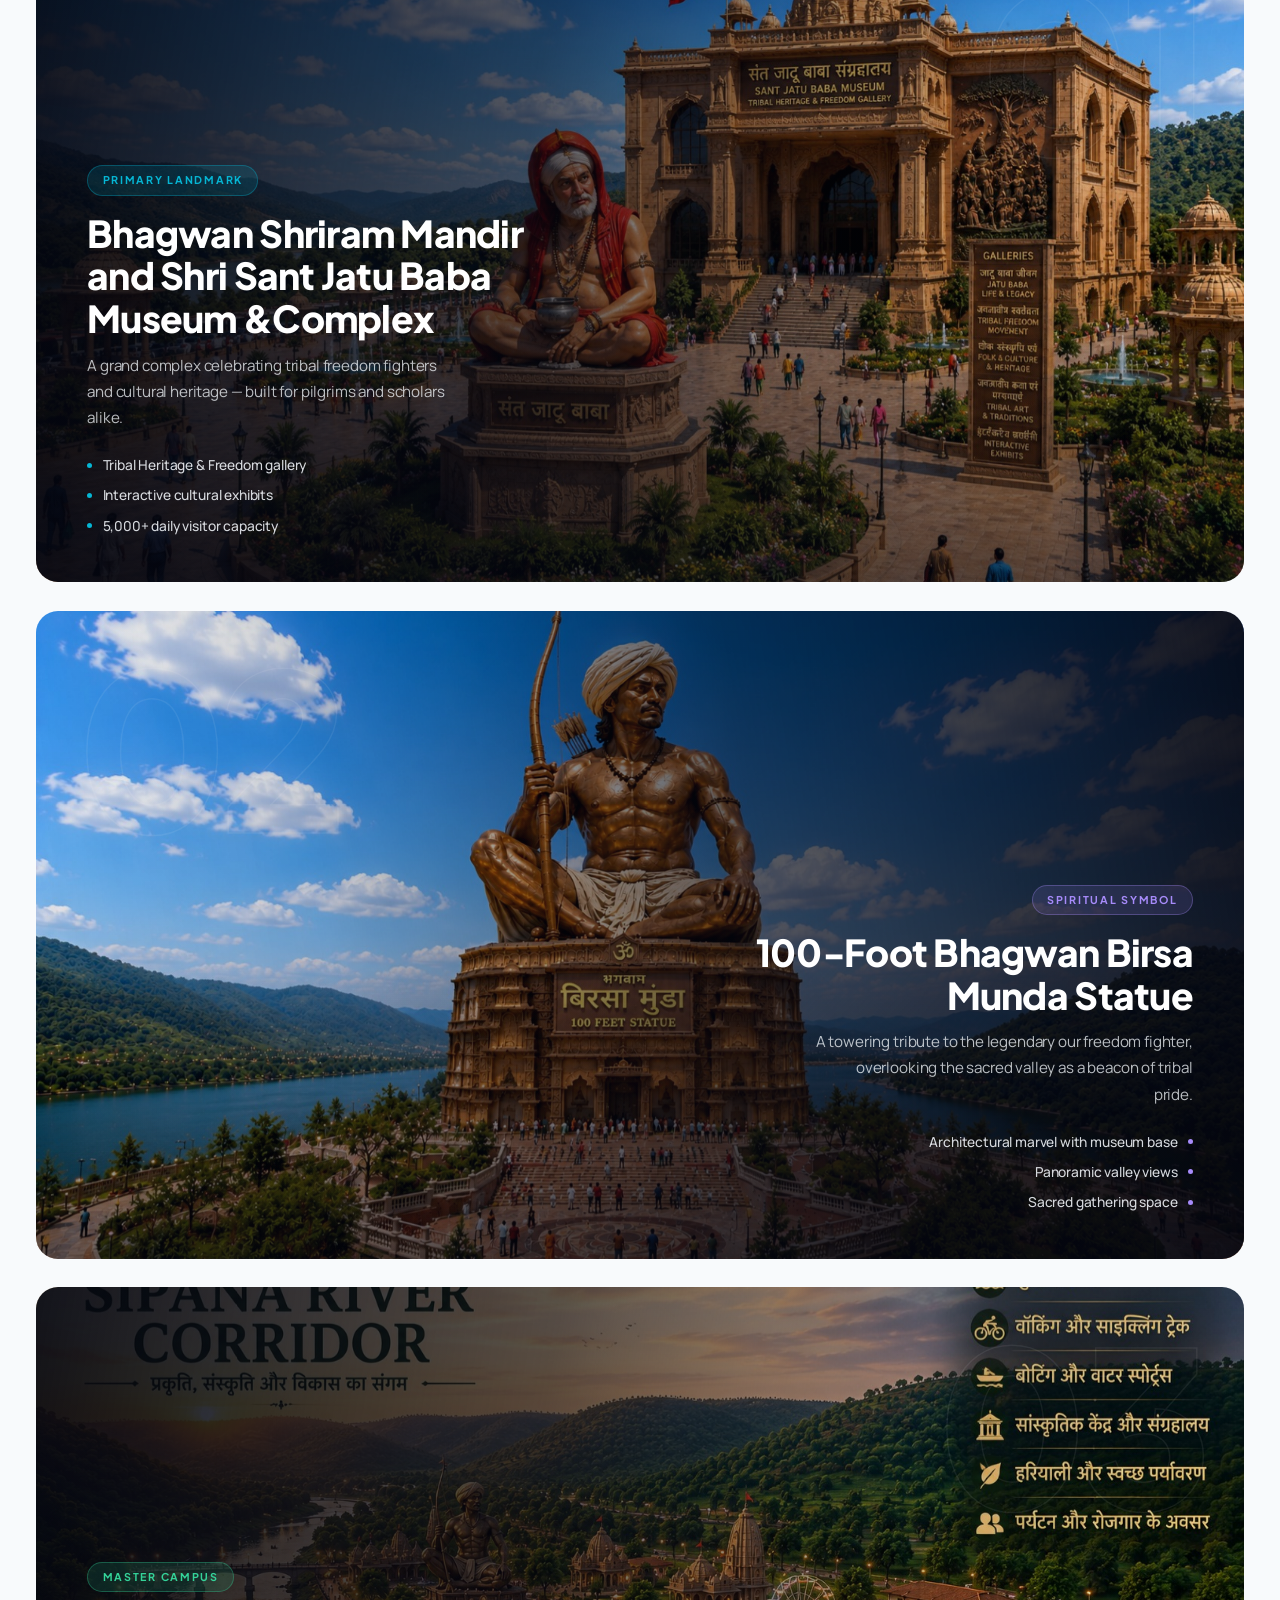
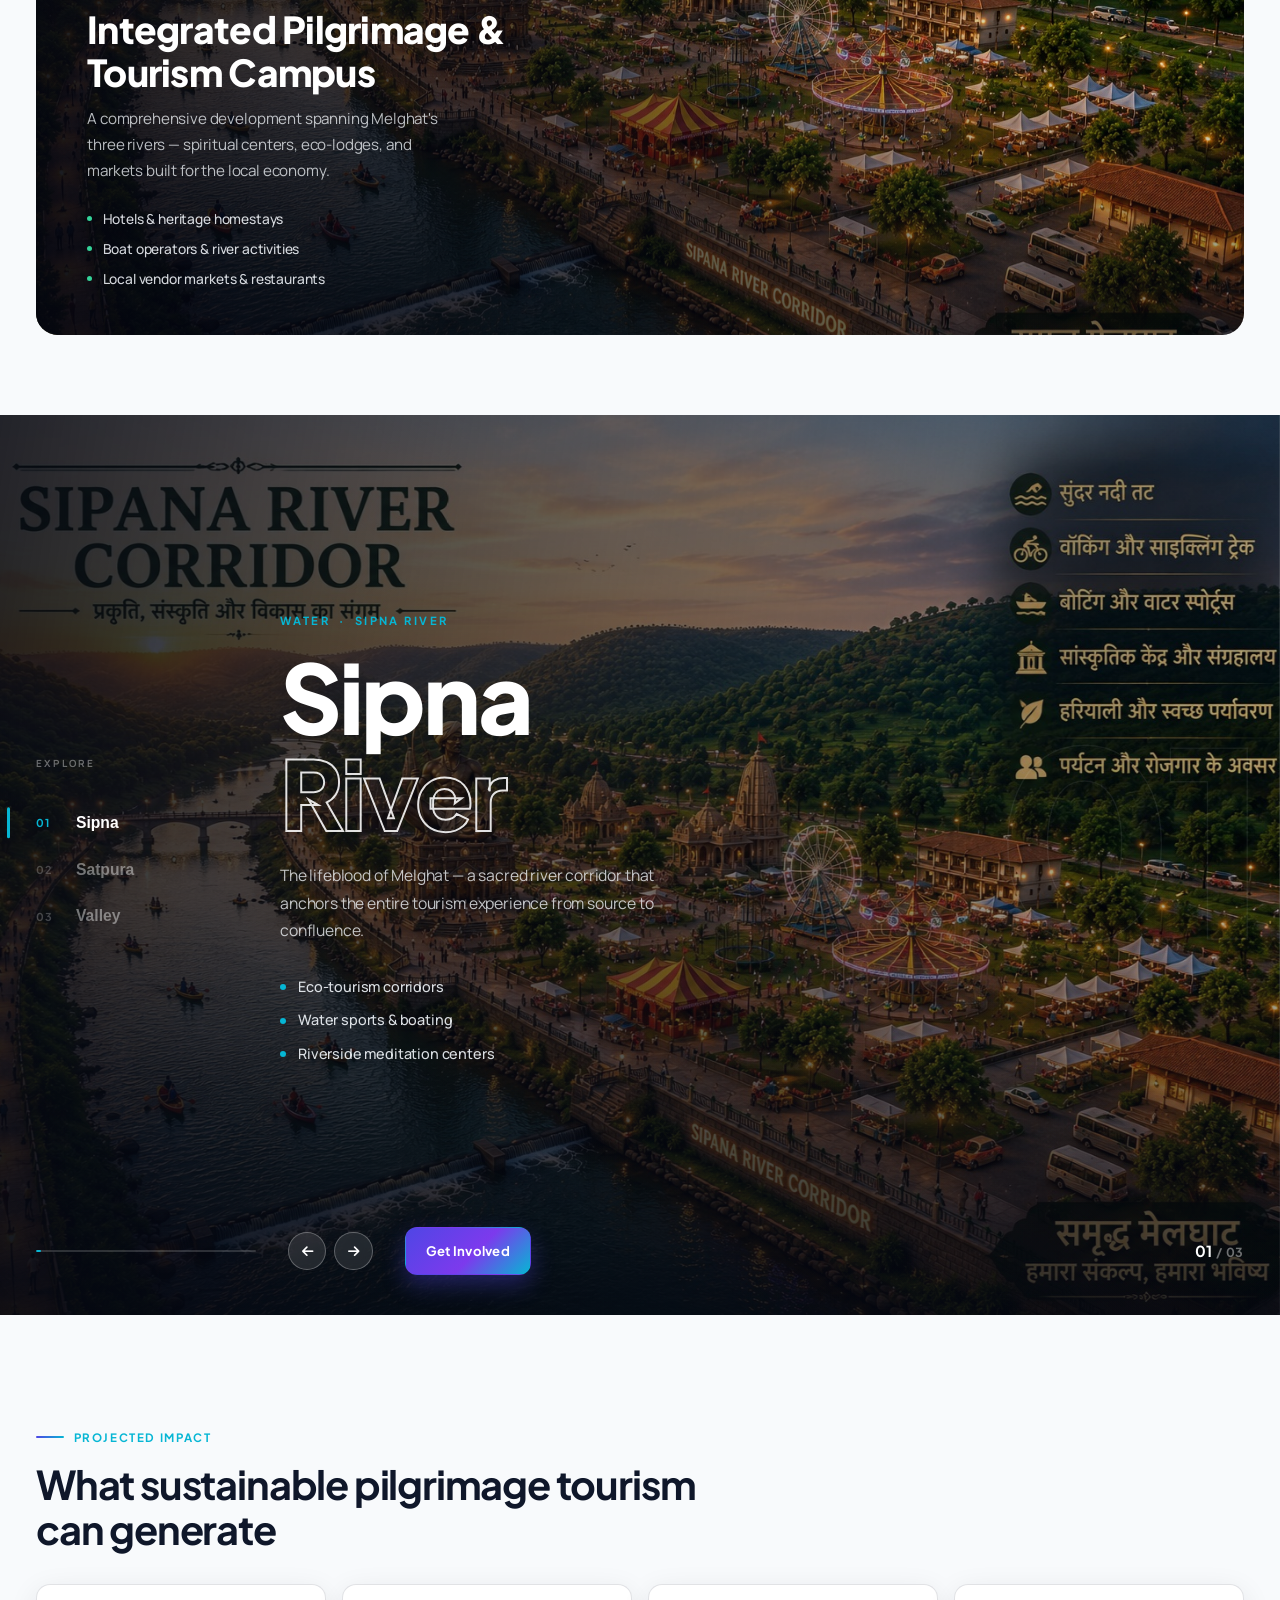
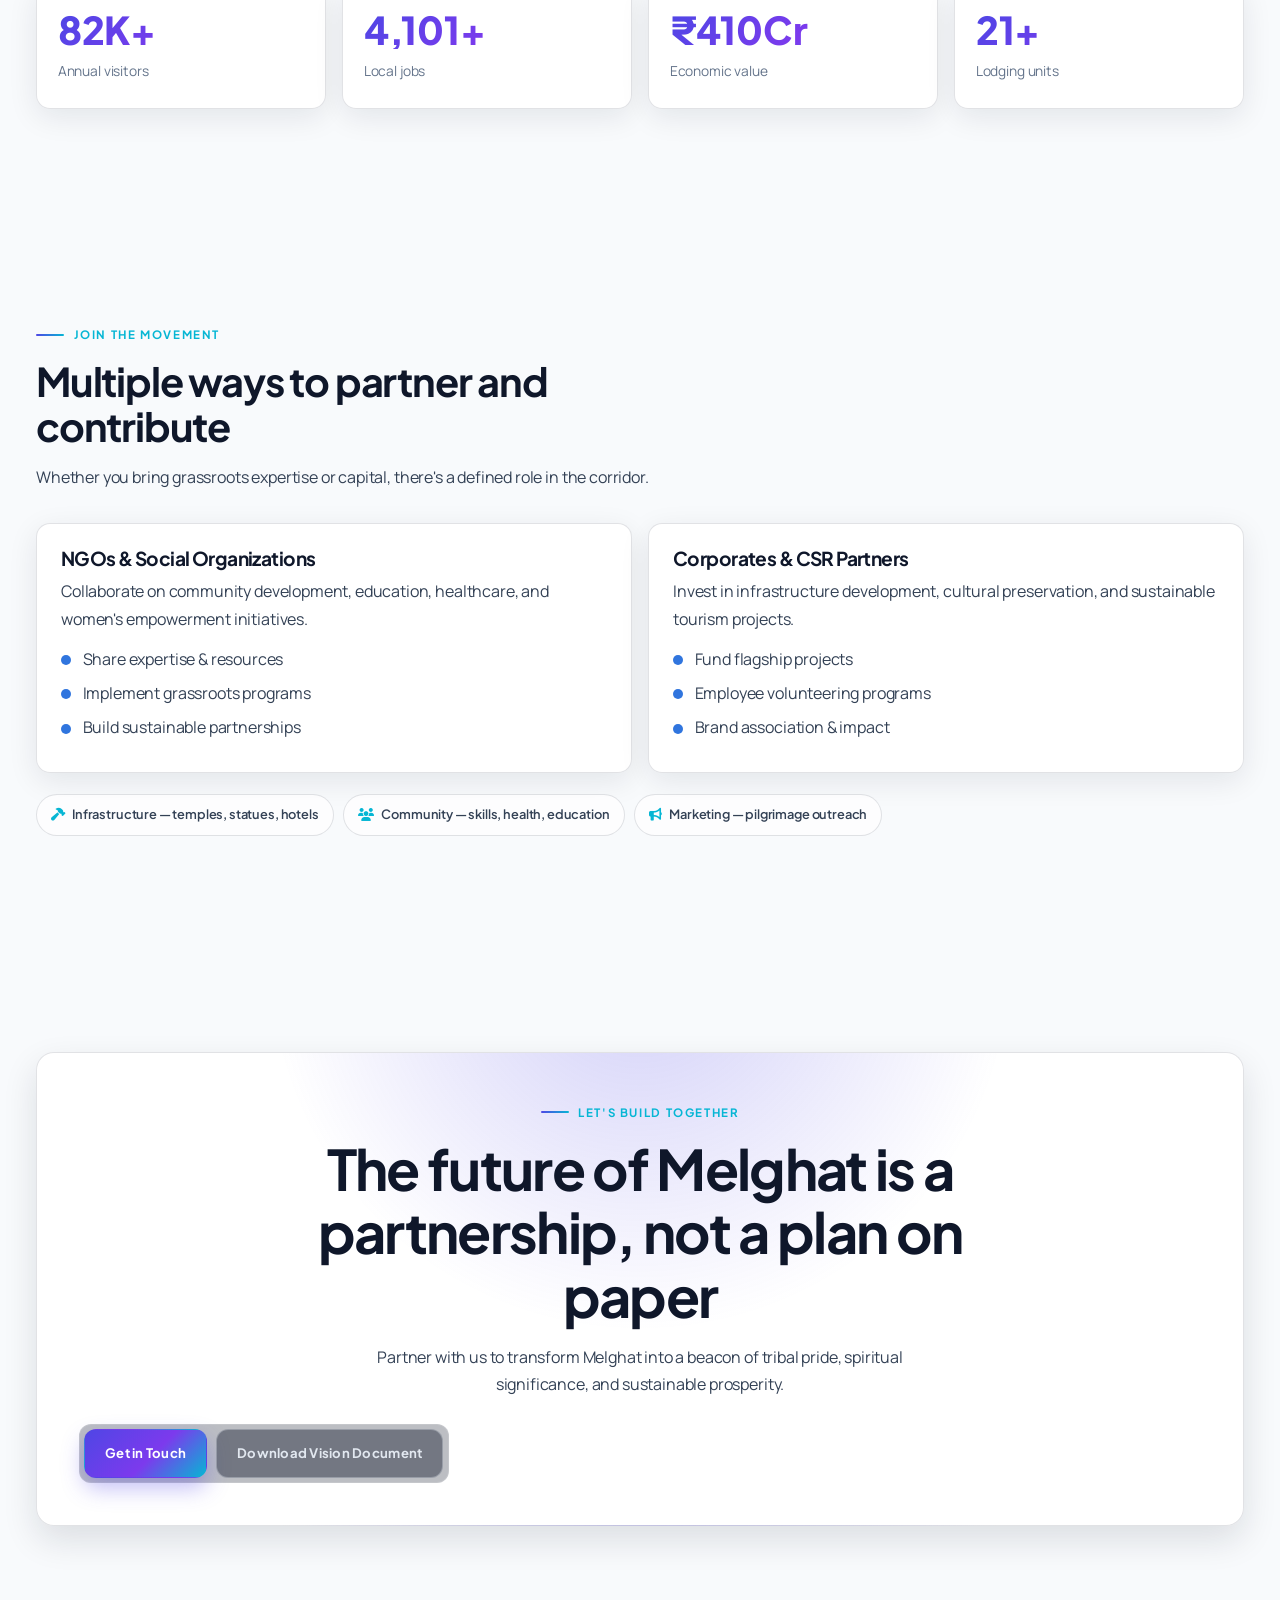
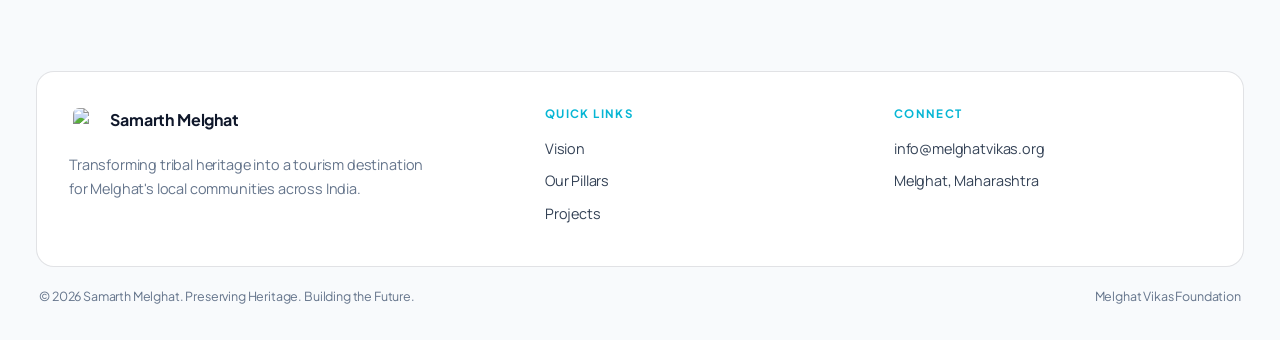
==== commit 8642e700: "Update index.html" ====
--- a/index.html
+++ b/index.html
@@ -193,12 +193,12 @@
   <div class="lmarks-stack">
 
     <article class="lmark-card reveal" data-accent="primary">
-      <img class="lmark-img" src="img/jatu_baba_statue.jpeg" alt="Shri Sant Jatu Baba Museum and Temple Complex">
+      <img class="lmark-img" src="img/jatu_baba_statue.jpeg" alt="Bhagwan Shriram Mandir and Shri Sant Jatu Baba Museumn Complex">
       <div class="lmark-scrim" aria-hidden="true"></div>
       <div class="lmark-num" aria-hidden="true">01</div>
       <div class="lmark-body">
         <div class="lmark-badge">Primary Landmark</div>
-        <h3 class="lmark-title">Shri Sant Jatu Baba Museum &amp; Temple Complex</h3>
+        <h3 class="lmark-title">Bhagwan Shriram Mandir and Shri Sant Jatu Baba Museum &amp;Complex</h3>
         <p class="lmark-desc">A grand complex celebrating tribal freedom fighters and cultural heritage — built for pilgrims and scholars alike.</p>
         <ul class="lmark-list">
           <li>Tribal Heritage &amp; Freedom gallery</li>
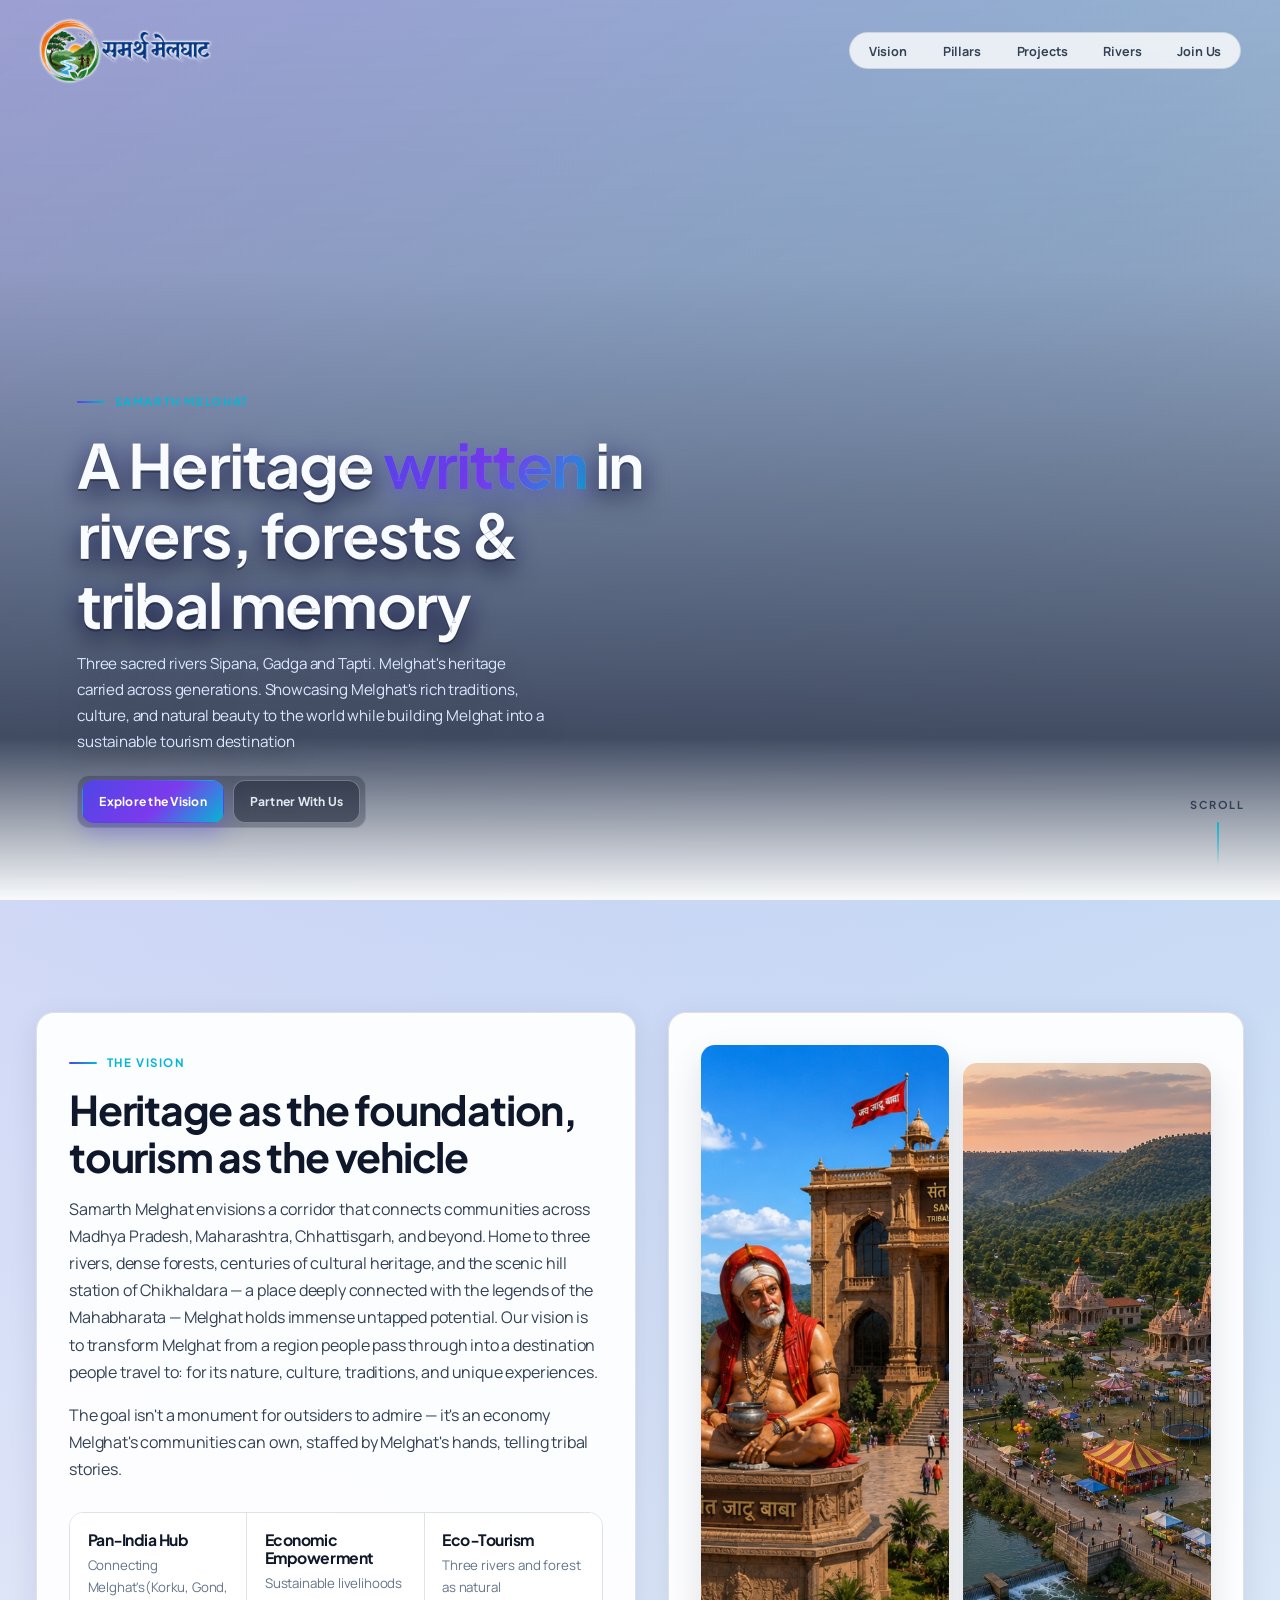
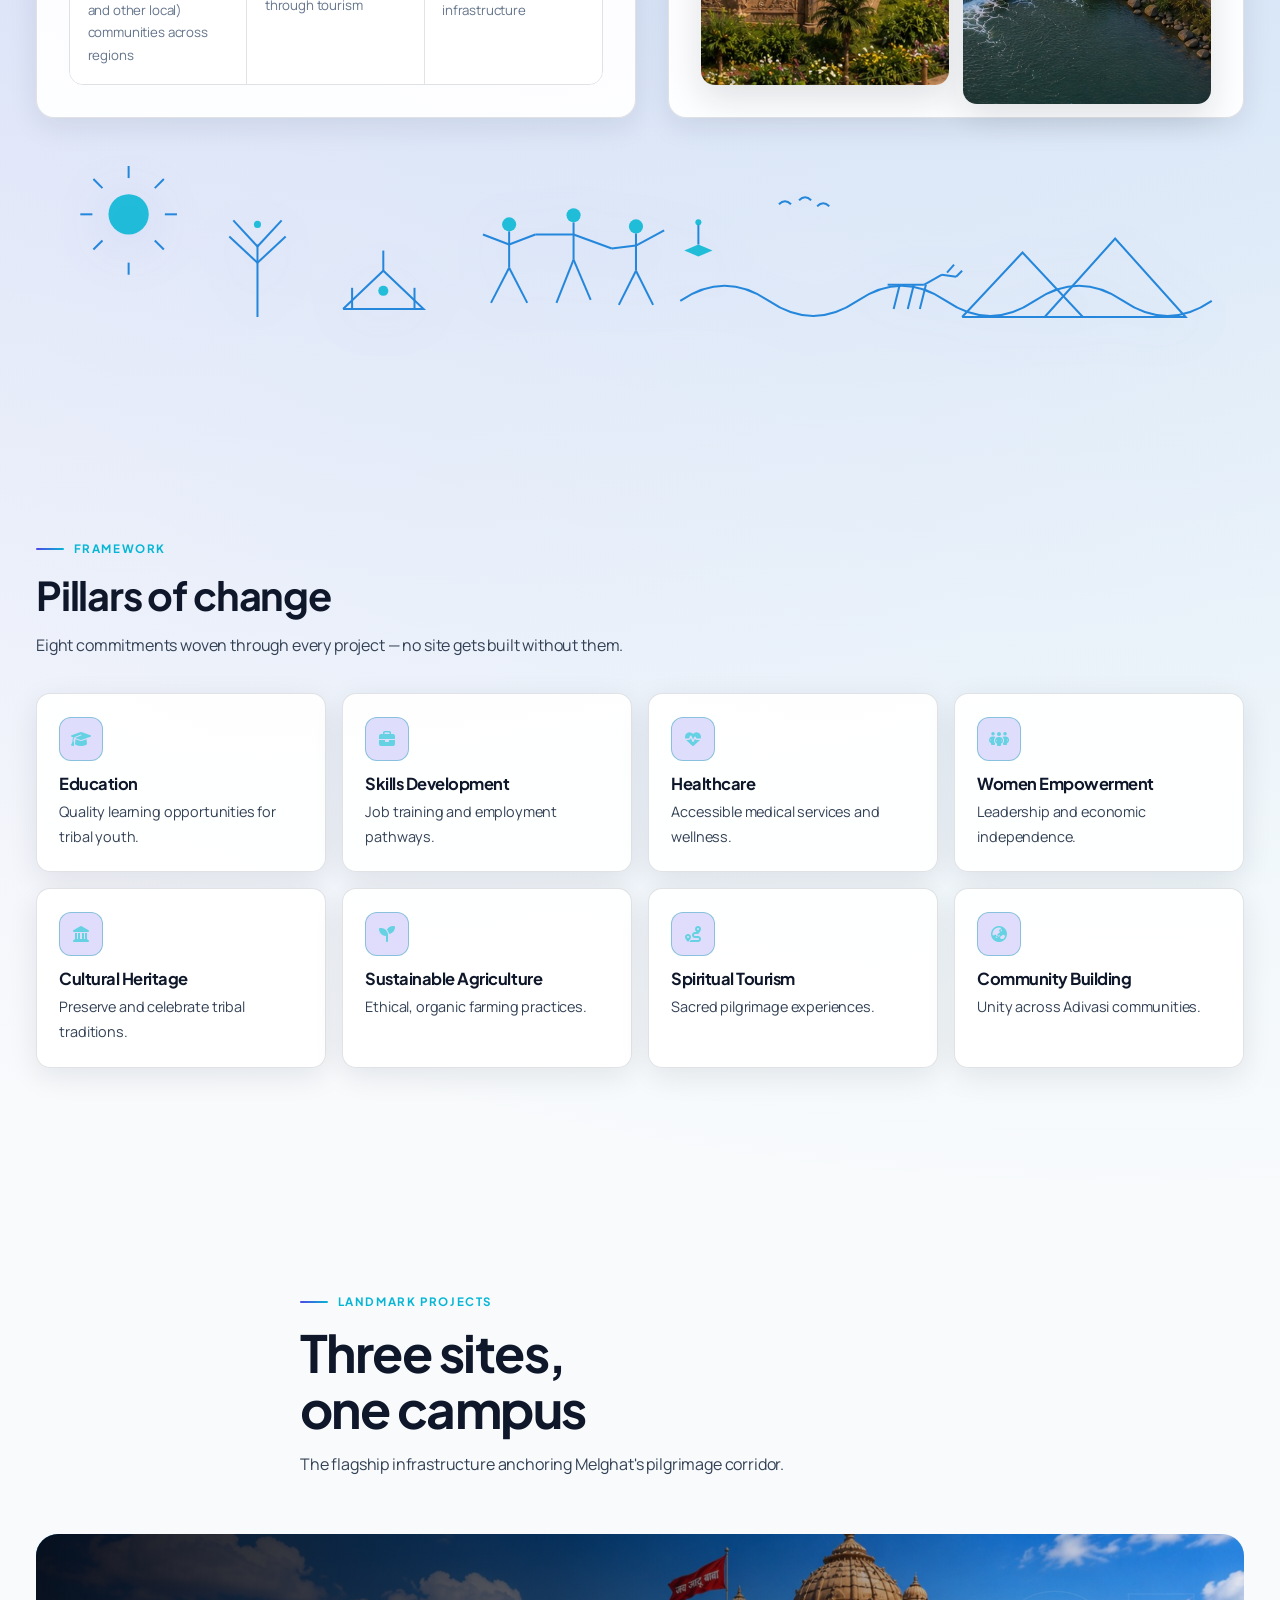
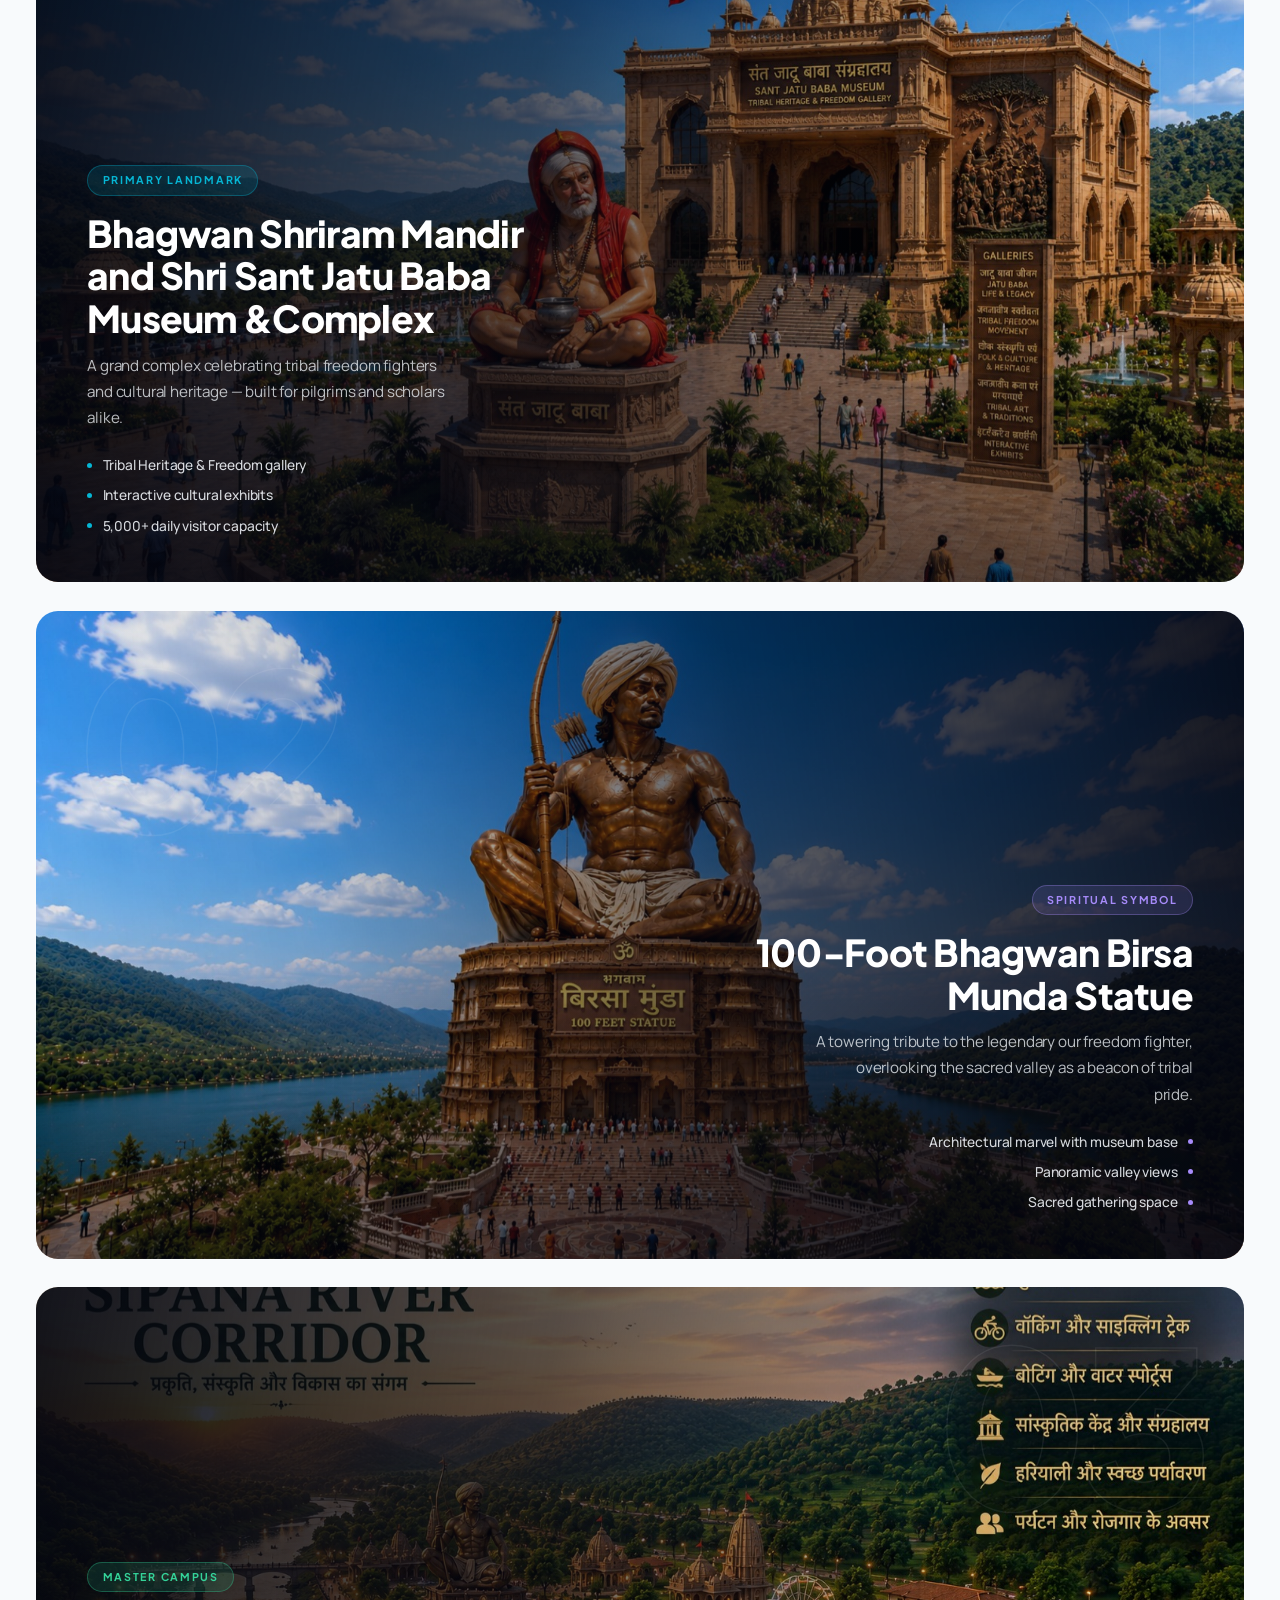
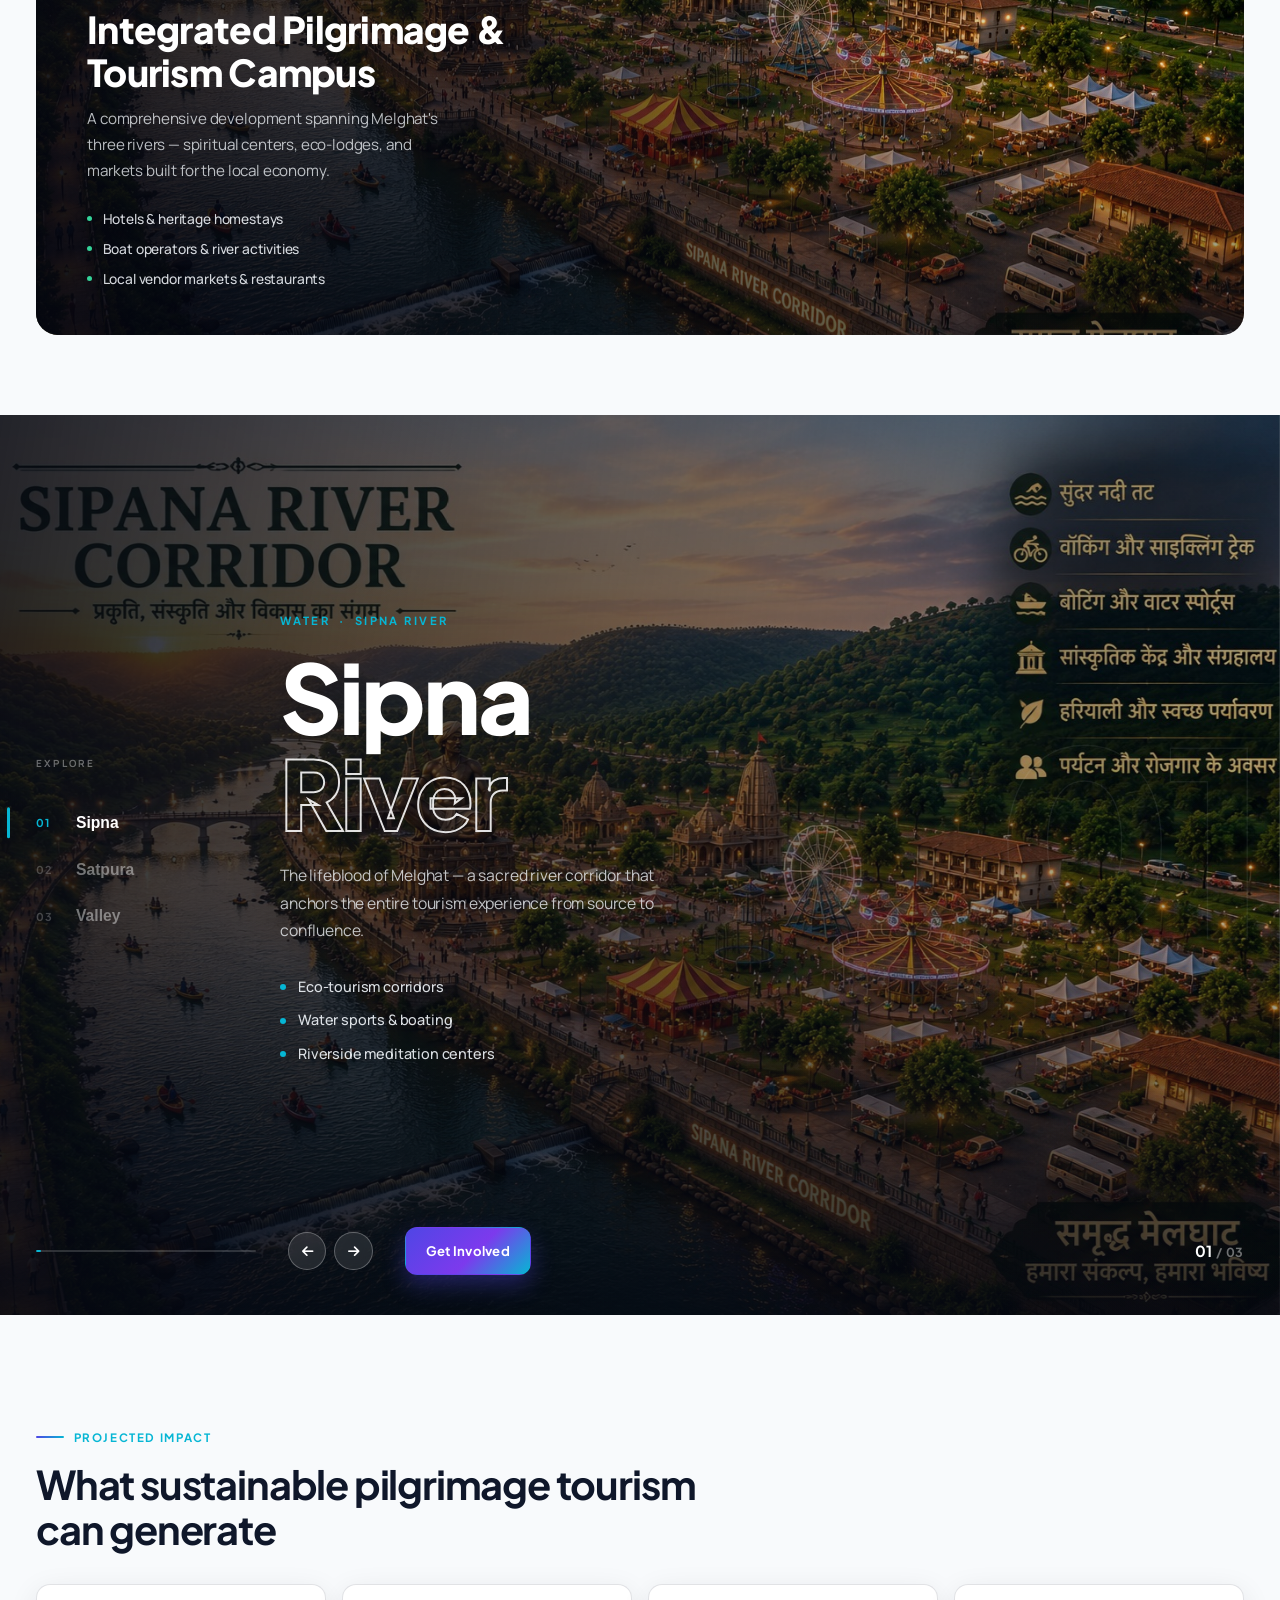
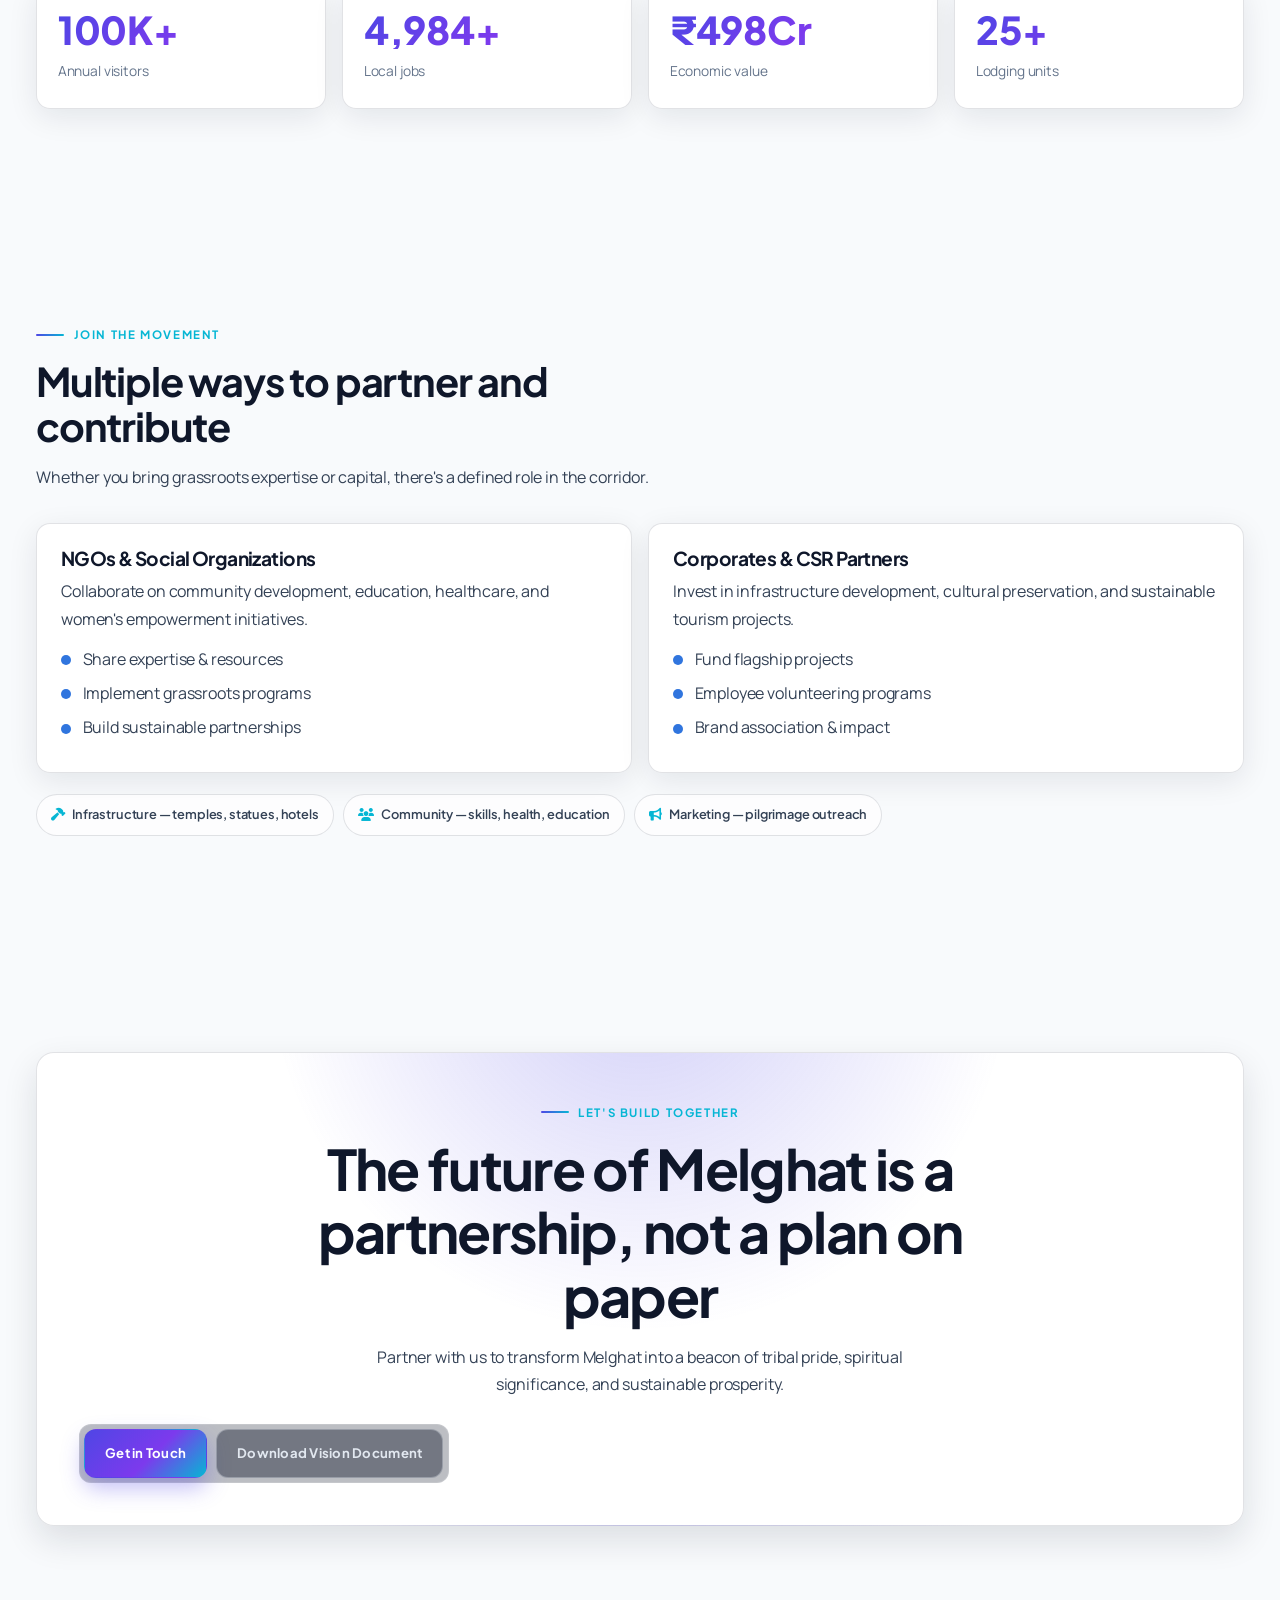
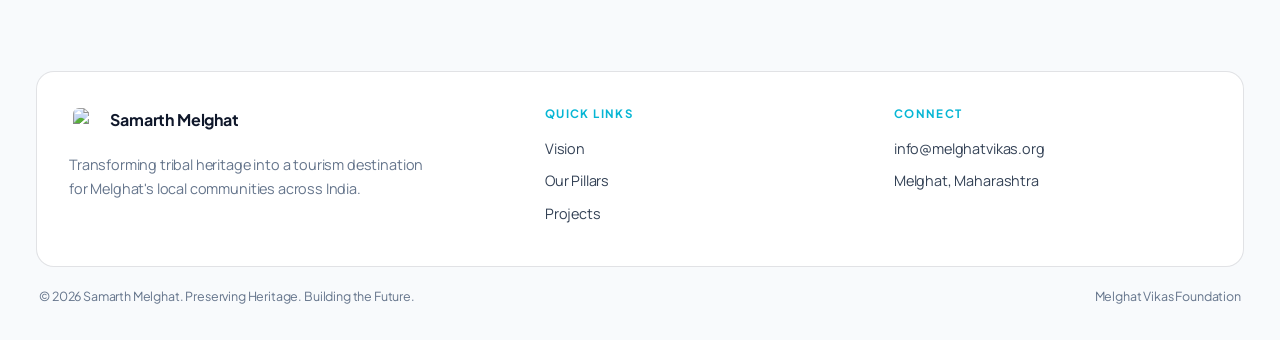
==== commit 33beee91: "adding google analytics" ====
--- a/index.html
+++ b/index.html
@@ -12,6 +12,15 @@
 <link rel="stylesheet" href="https://cdnjs.cloudflare.com/ajax/libs/font-awesome/6.6.0/css/all.min.css" integrity="sha512-Kc323vGBEqzTmouAECnVceyQqyqdsSiqLQISBL29aUW0z2QqvHSFjwQeVw2K3+z4ba1A7pXcI6Cfdx5I+5e9cw==" crossorigin="anonymous" referrerpolicy="no-referrer">
 
 <link rel="stylesheet" href="style.css">
+<!-- Google tag (gtag.js) -->
+<script async src="https://www.googletagmanager.com/gtag/js?id=G-9QBFJS8E6B"></script>
+<script>
+  window.dataLayer = window.dataLayer || [];
+  function gtag(){dataLayer.push(arguments);}
+  gtag('js', new Date());
+
+  gtag('config', 'G-9QBFJS8E6B');
+</script>
 </head>
 <body>
 
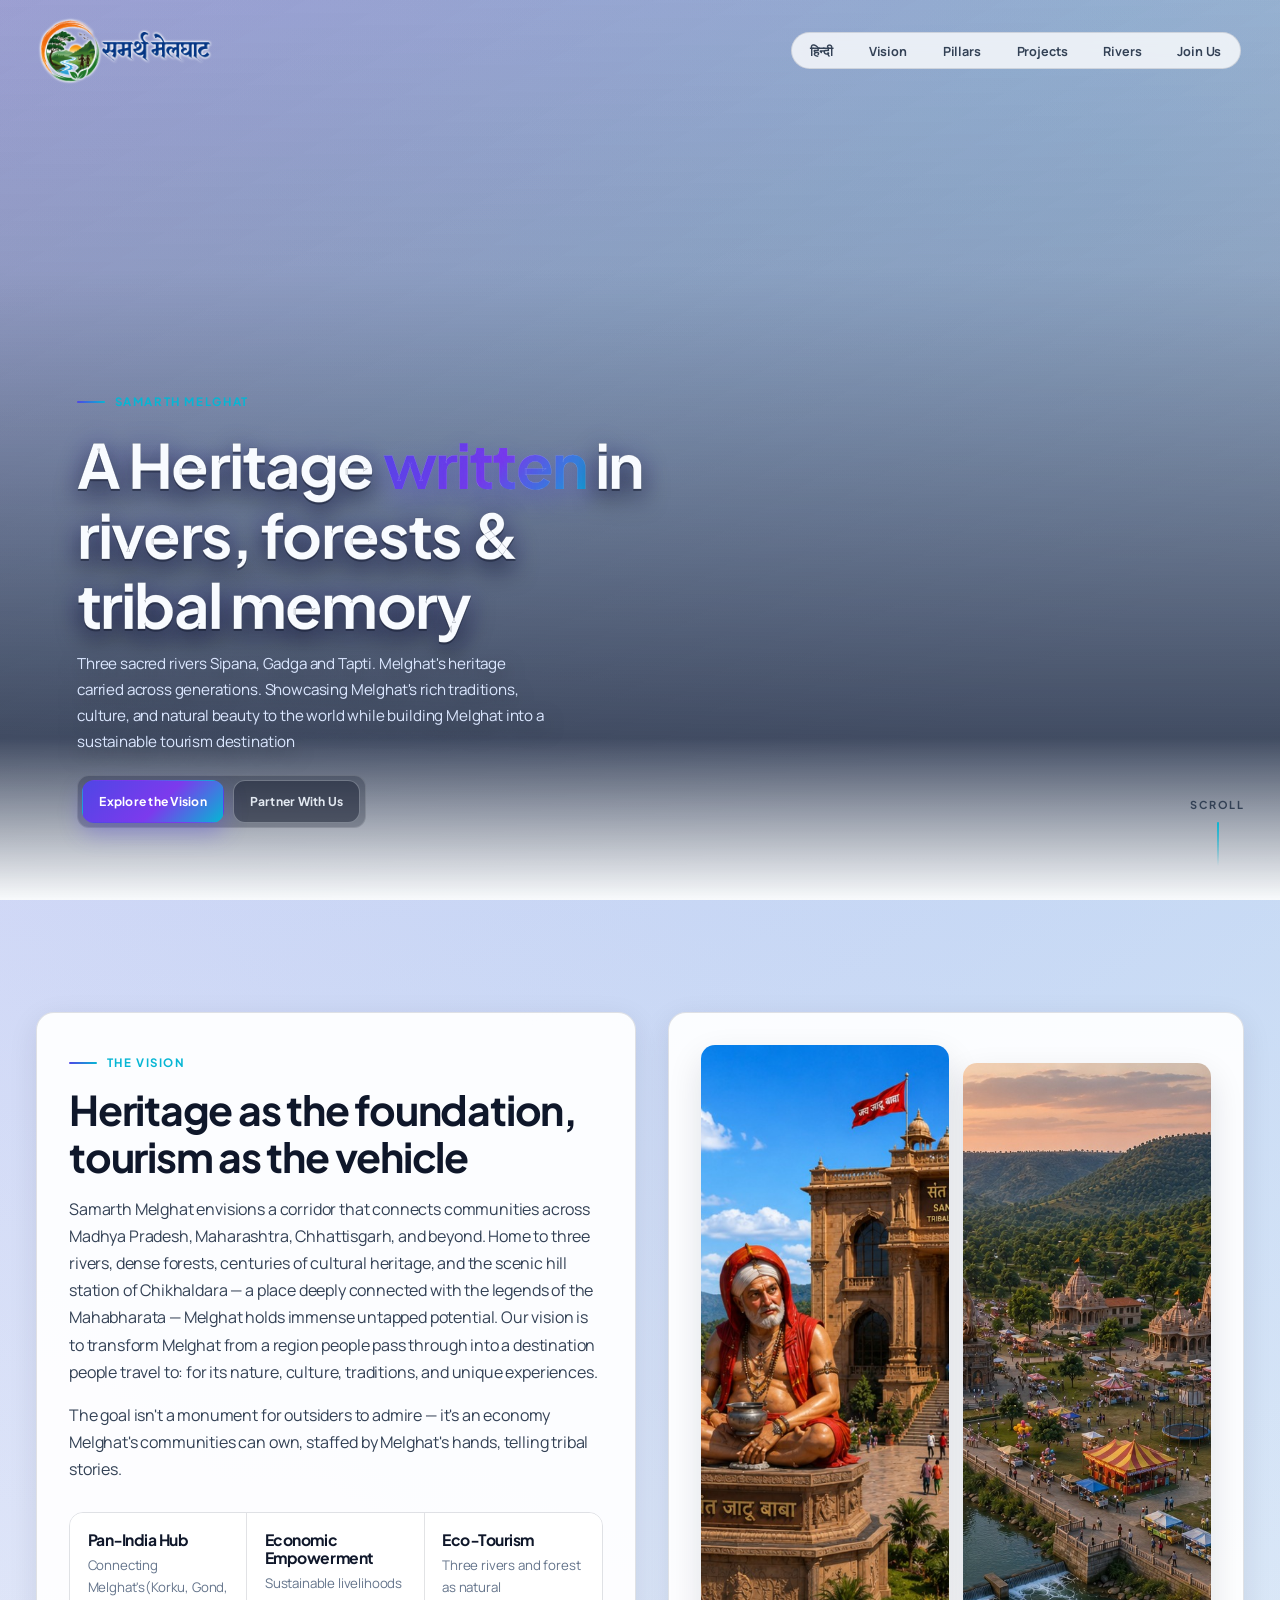
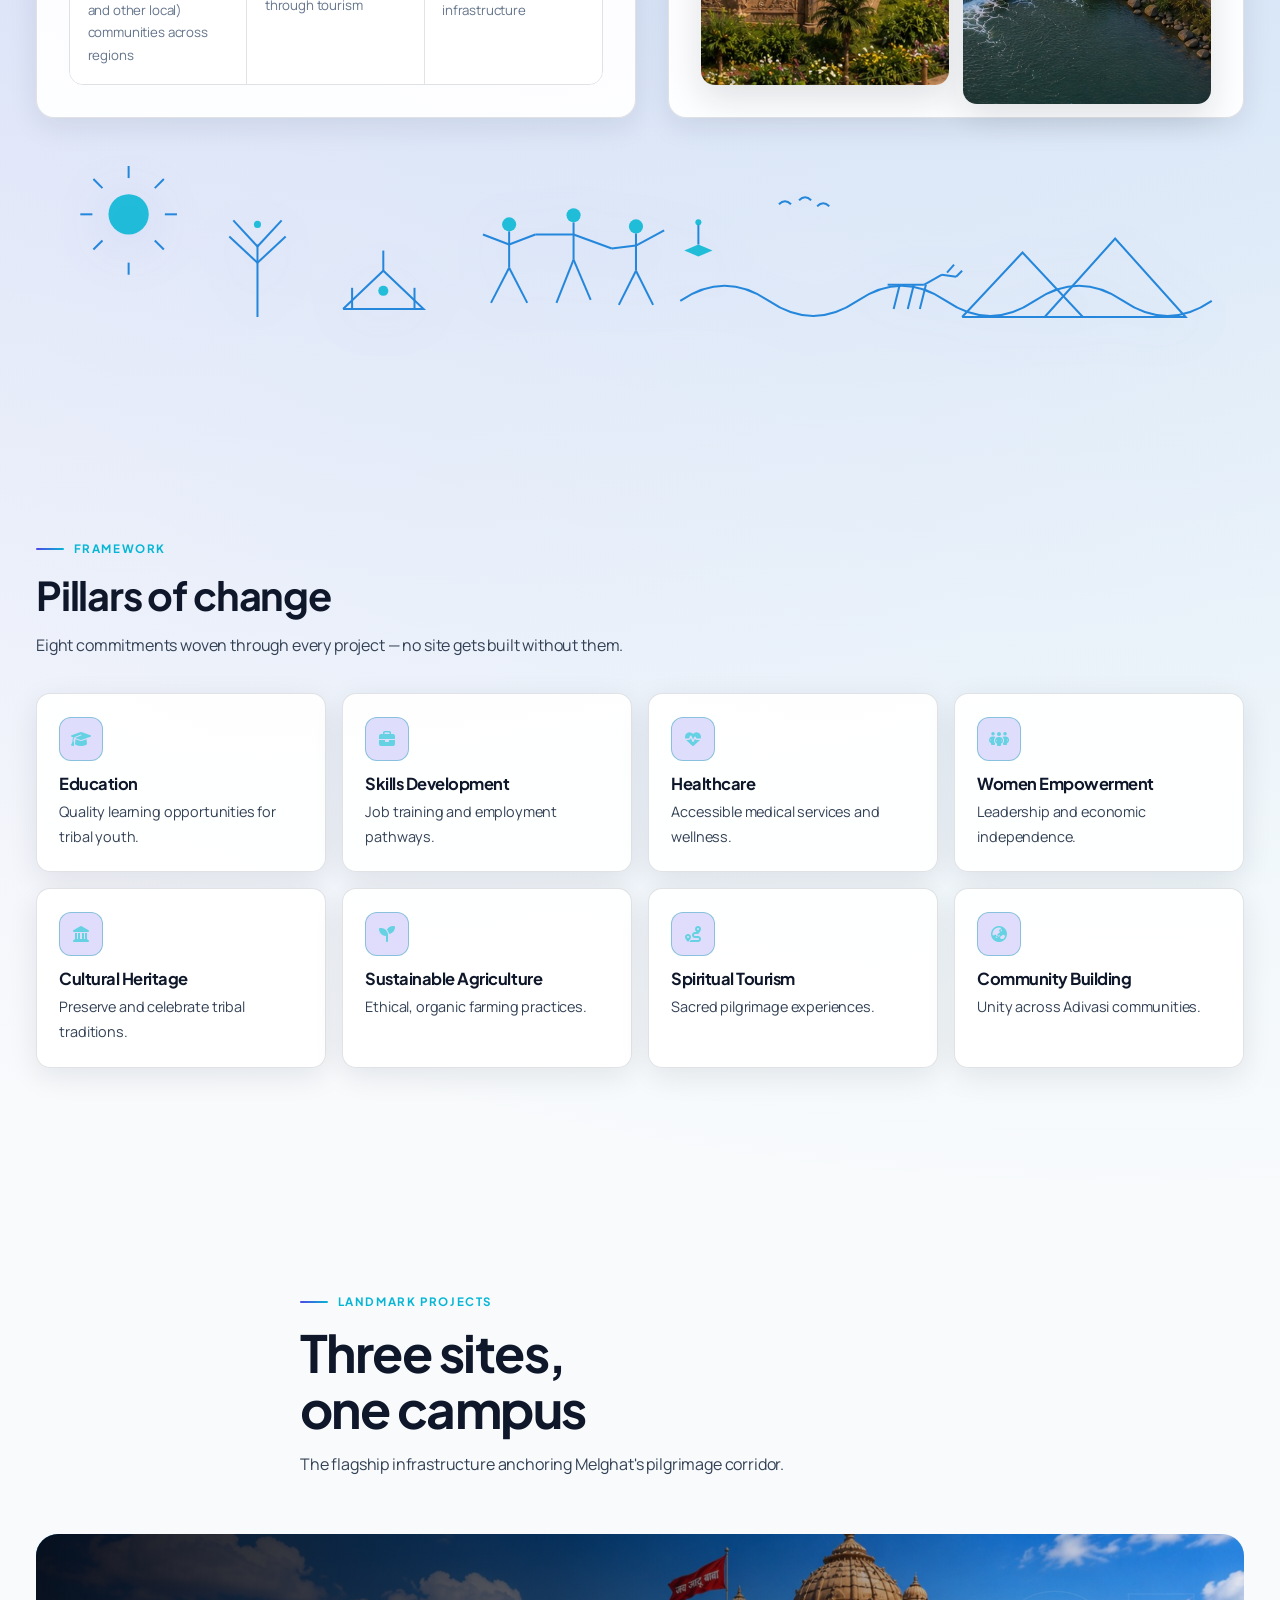
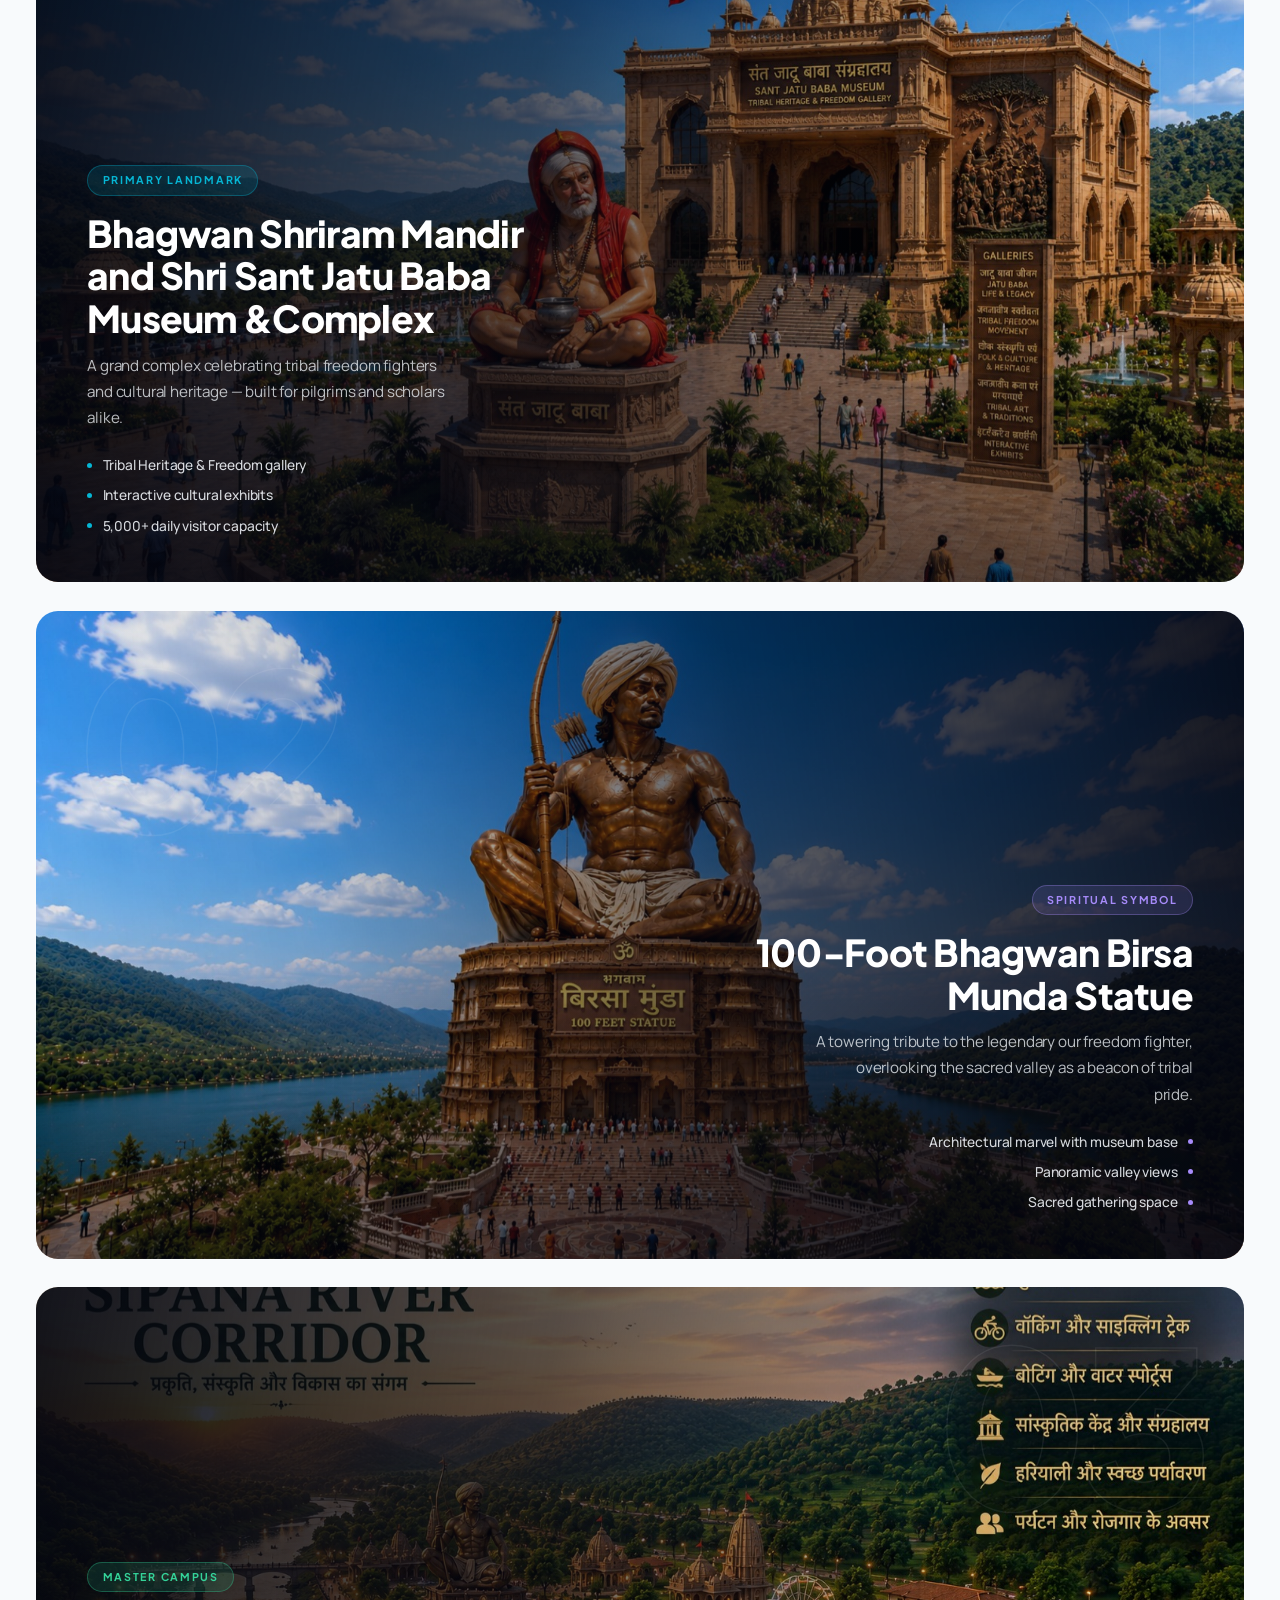
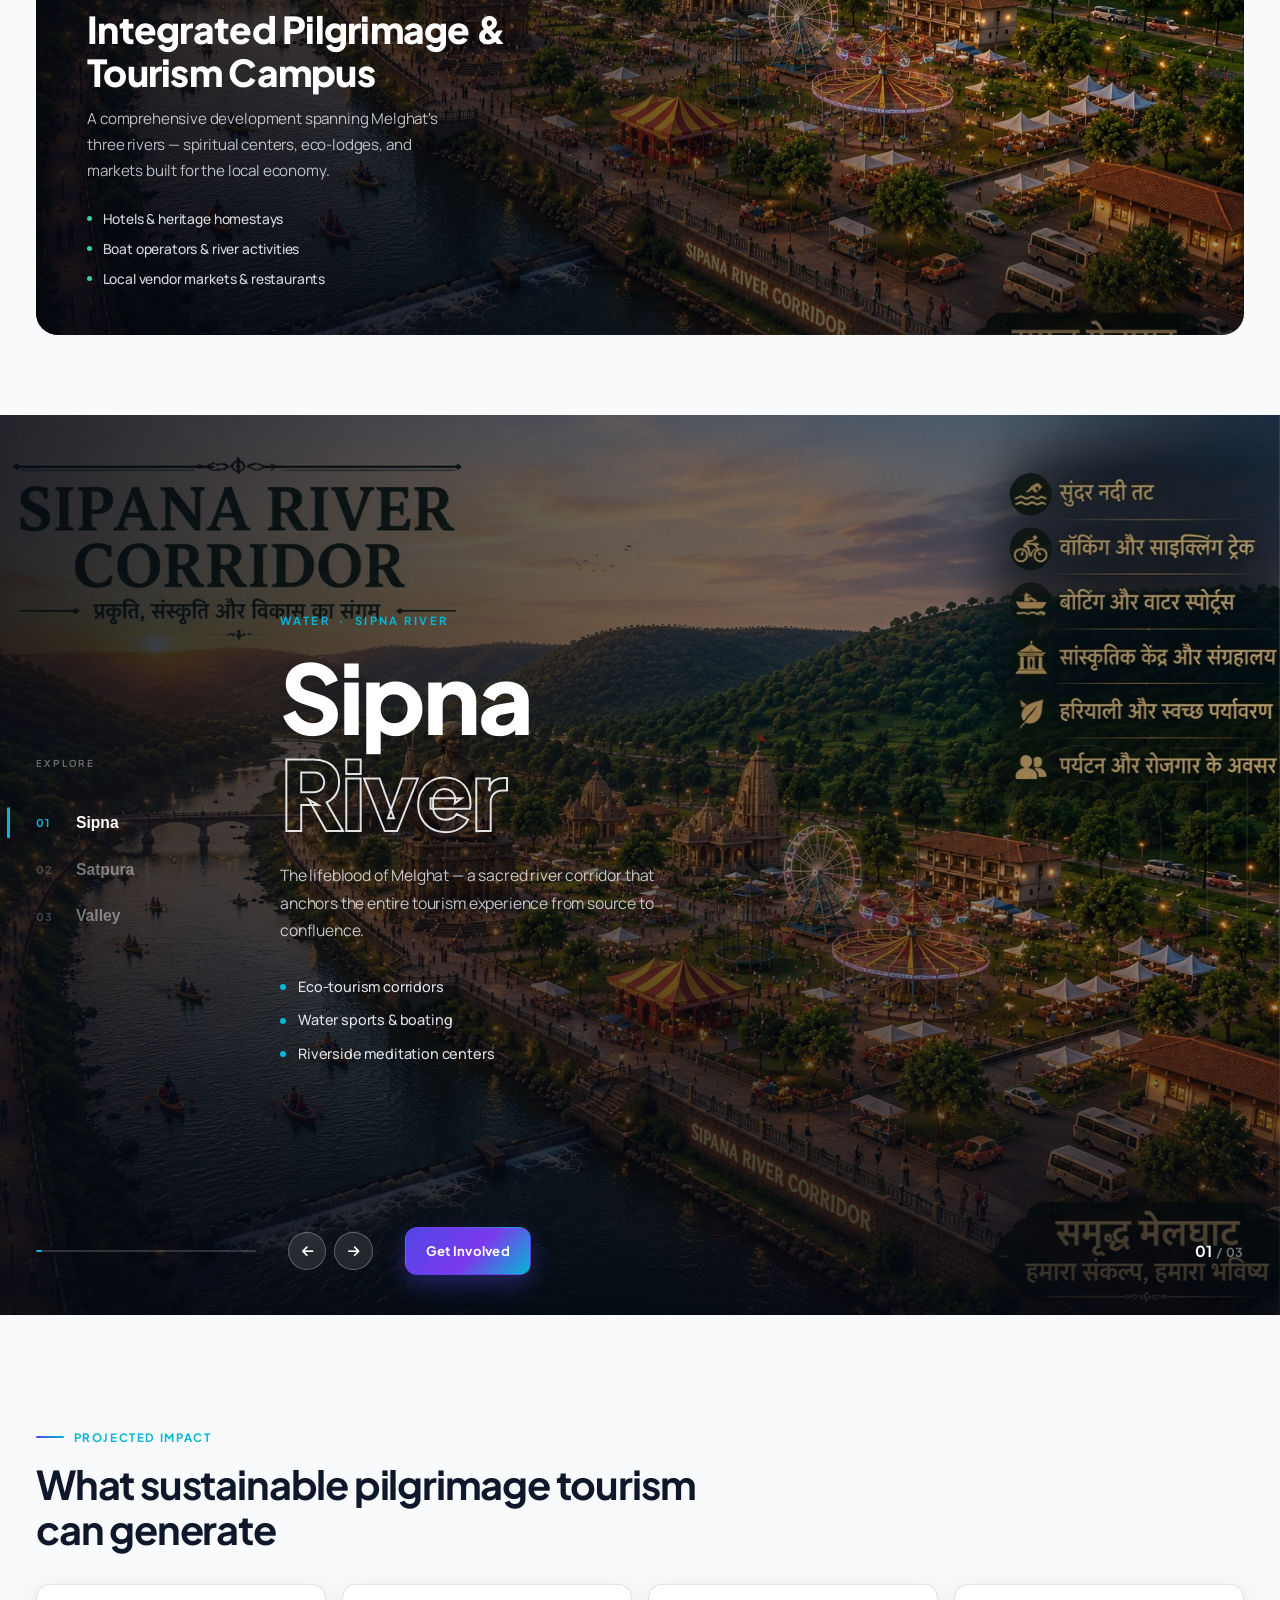
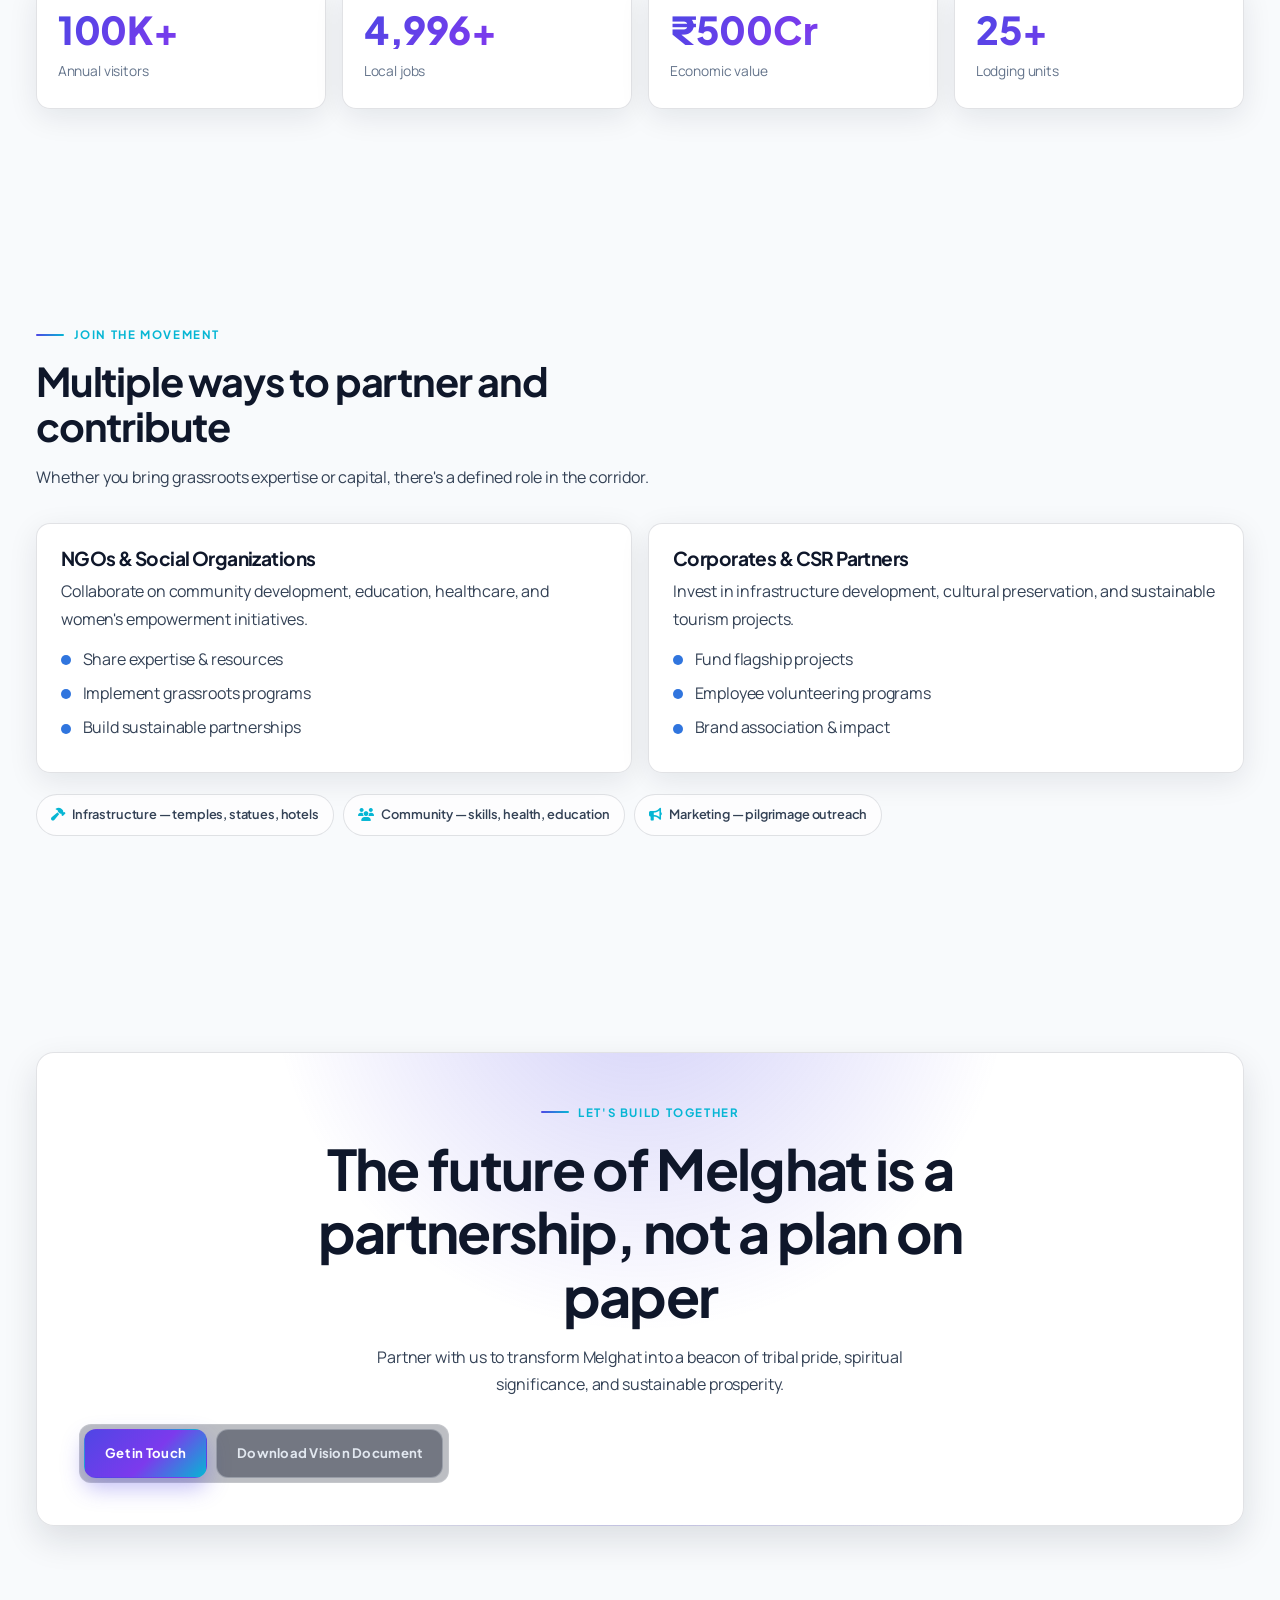
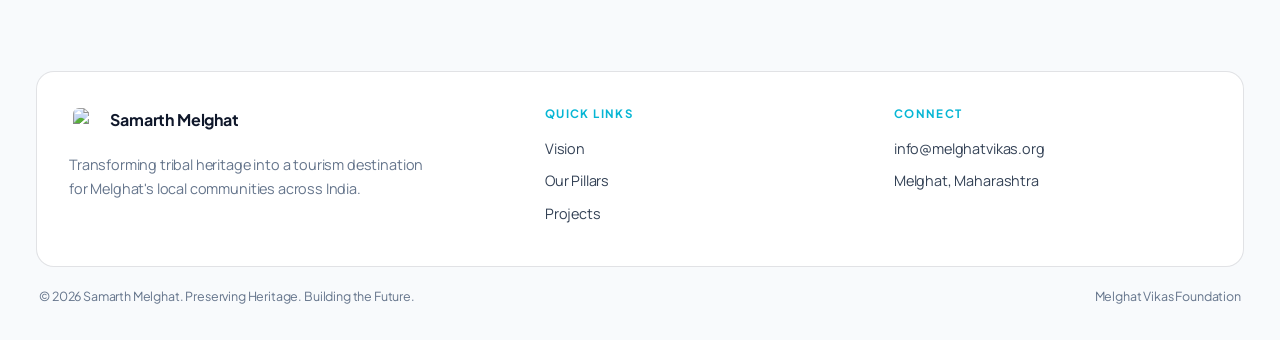
==== commit 60eb00d1: "adding translation" ====
--- a/index.html
+++ b/index.html
@@ -36,6 +36,7 @@
   </button>
   <nav aria-label="Primary" id="primaryNav">
     <ul>
+      <li><a id="langToggle" href="#">हिन्दी</a></li>
       <li><a href="#vision">Vision</a></li>
       <li><a href="#pillars">Pillars</a></li>
       <li><a href="#projects">Projects</a></li>
@@ -440,6 +441,19 @@
     </div>
   </div>
 </footer>
+<!-- Hidden Google Translate Widget -->
+<div id="google_translate_element" style="display:none;"></div>
+
+<script>
+function googleTranslateElementInit() {
+    new google.translate.TranslateElement({
+        pageLanguage: 'en',
+        autoDisplay: false
+    }, 'google_translate_element');
+}
+</script>
+
+<script src="//translate.google.com/translate_a/element.js?cb=googleTranslateElementInit"></script>
 
 <script src="https://cdnjs.cloudflare.com/ajax/libs/gsap/3.12.5/gsap.min.js"></script>
 <script src="https://cdnjs.cloudflare.com/ajax/libs/gsap/3.12.5/ScrollTrigger.min.js"></script>
--- a/style.css
+++ b/style.css
@@ -1901,3 +1901,23 @@
     opacity: 0.88;
   }
 }
+
+
+/* Hide Google Translate top banner */
+.goog-te-banner-frame.skiptranslate {
+    display: none !important;
+}
+
+/* Hide Google branding bar */
+.goog-te-gadget {
+    font-size: 0 !important;
+}
+
+/* Hide "Powered by Google Translate" */
+.goog-logo-link, .skiptranslate {
+    display: none !important;
+}
+
+.goog-te-gadget span {
+    display: none !important;
+}
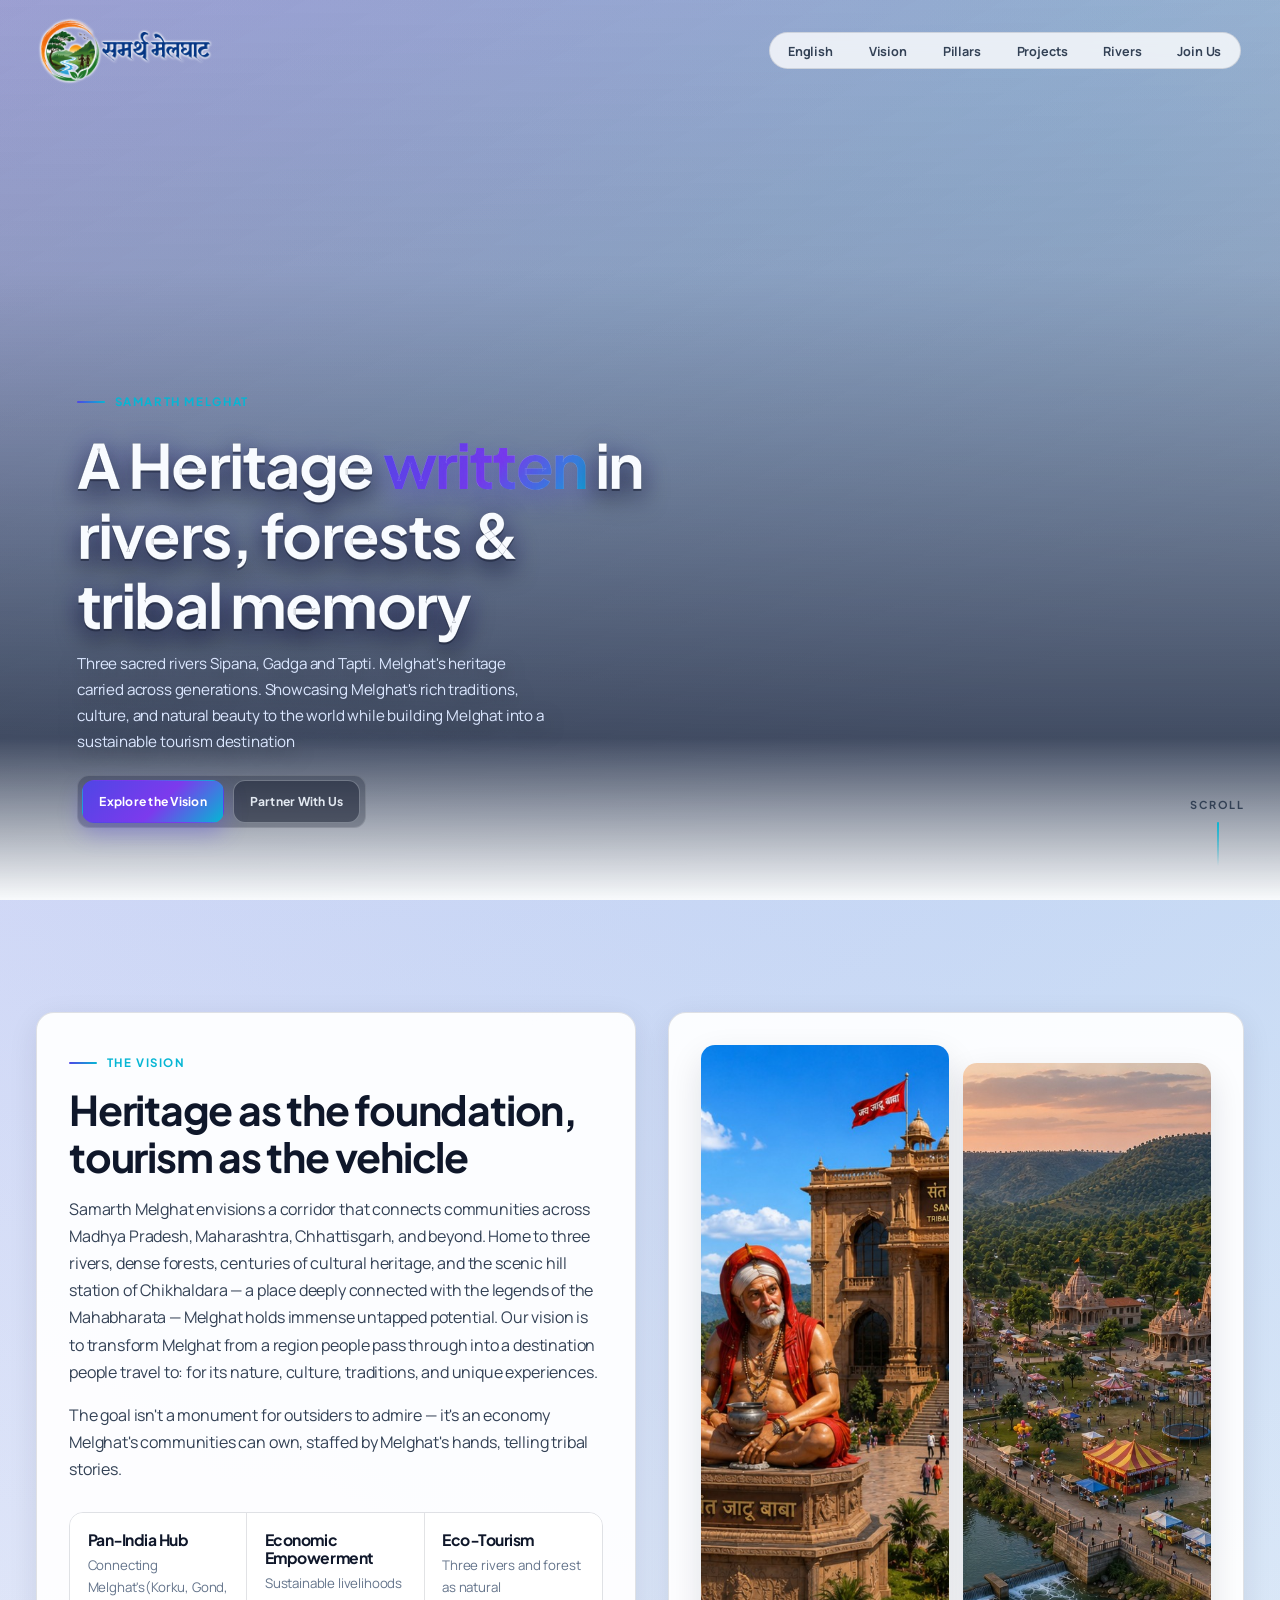
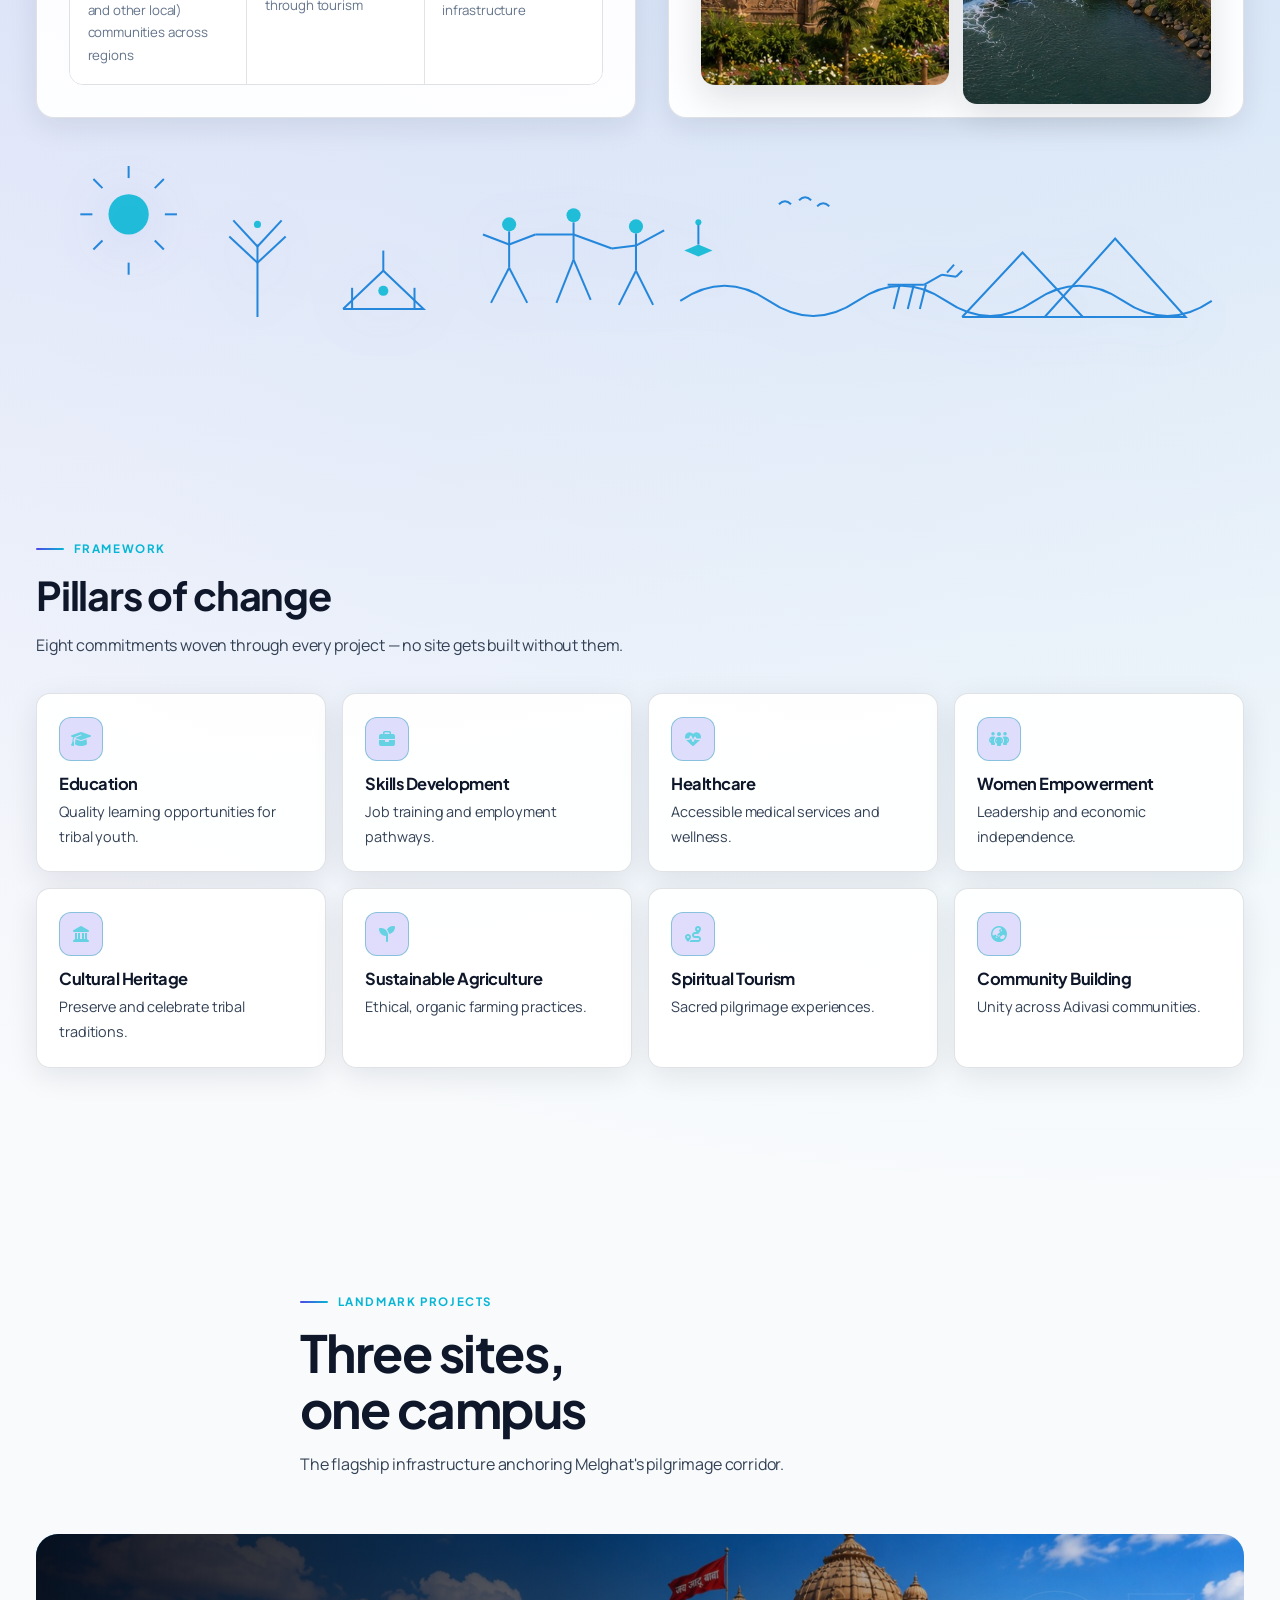
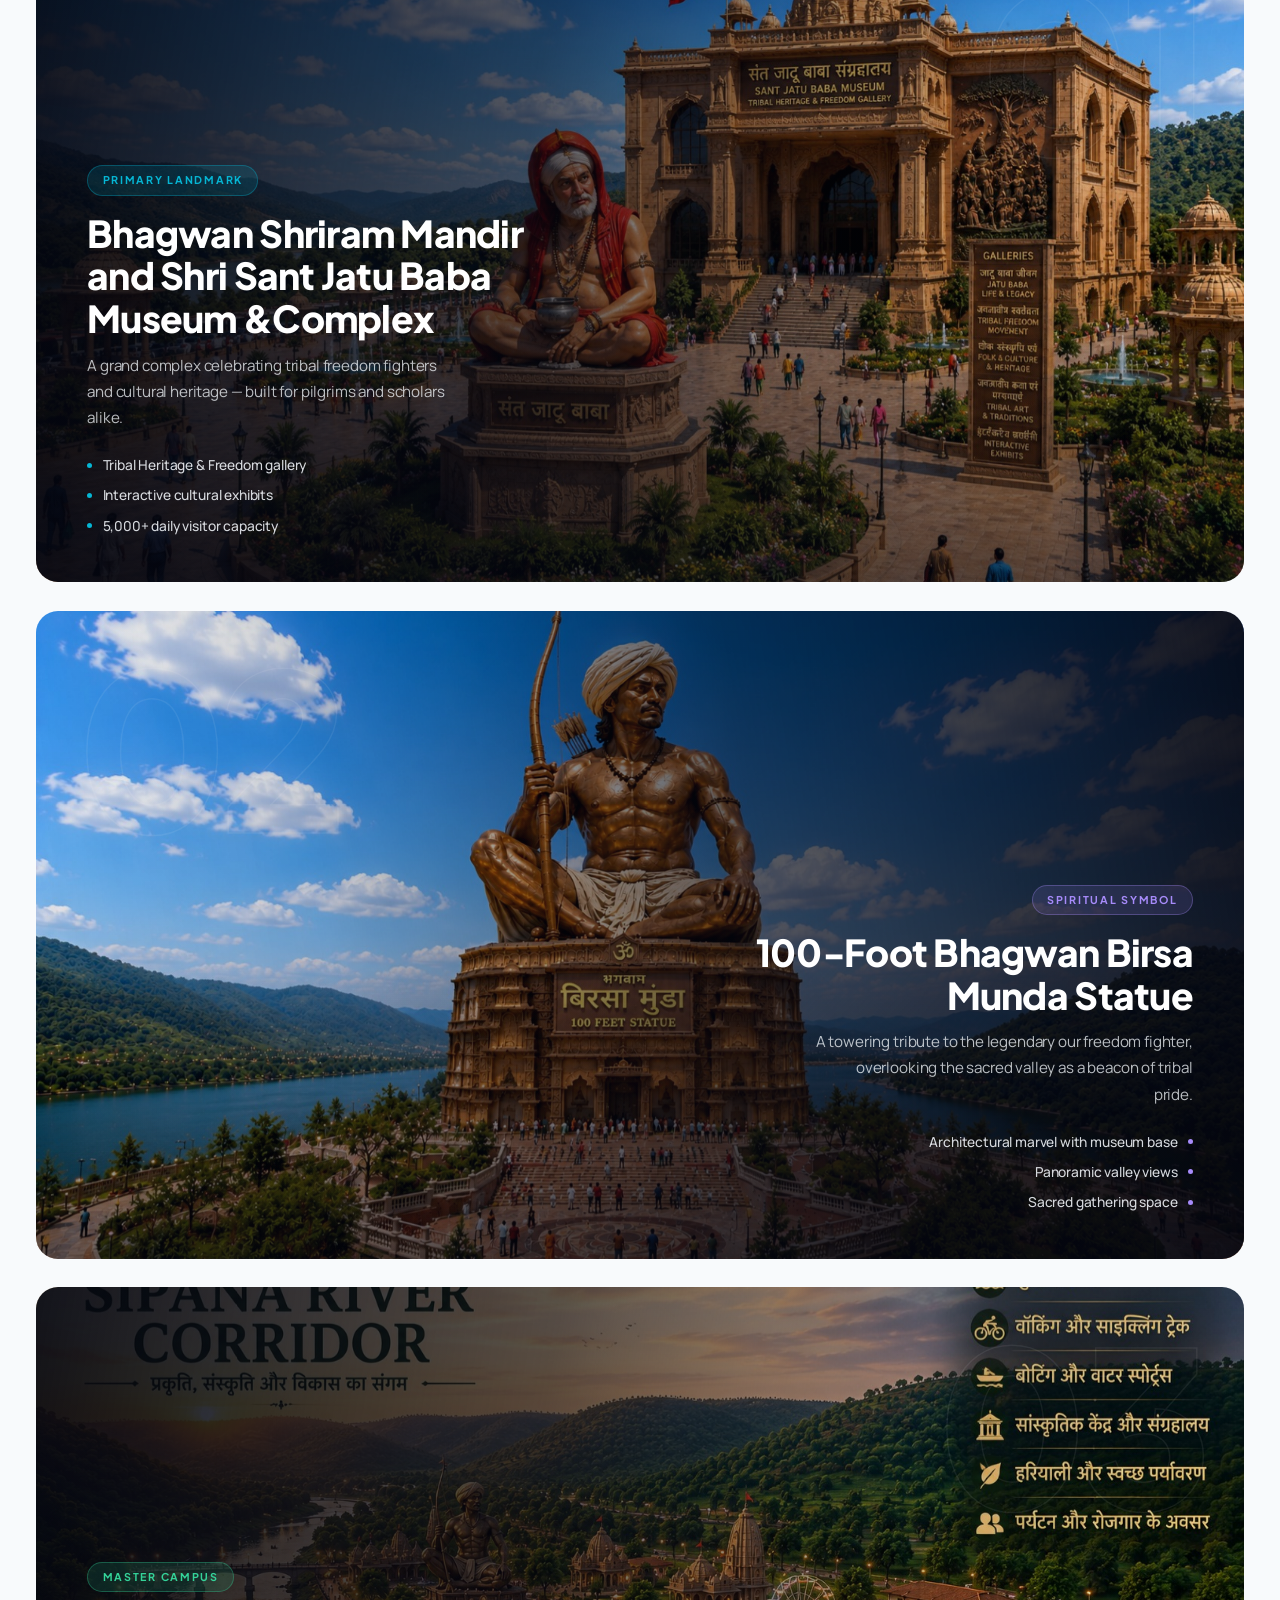
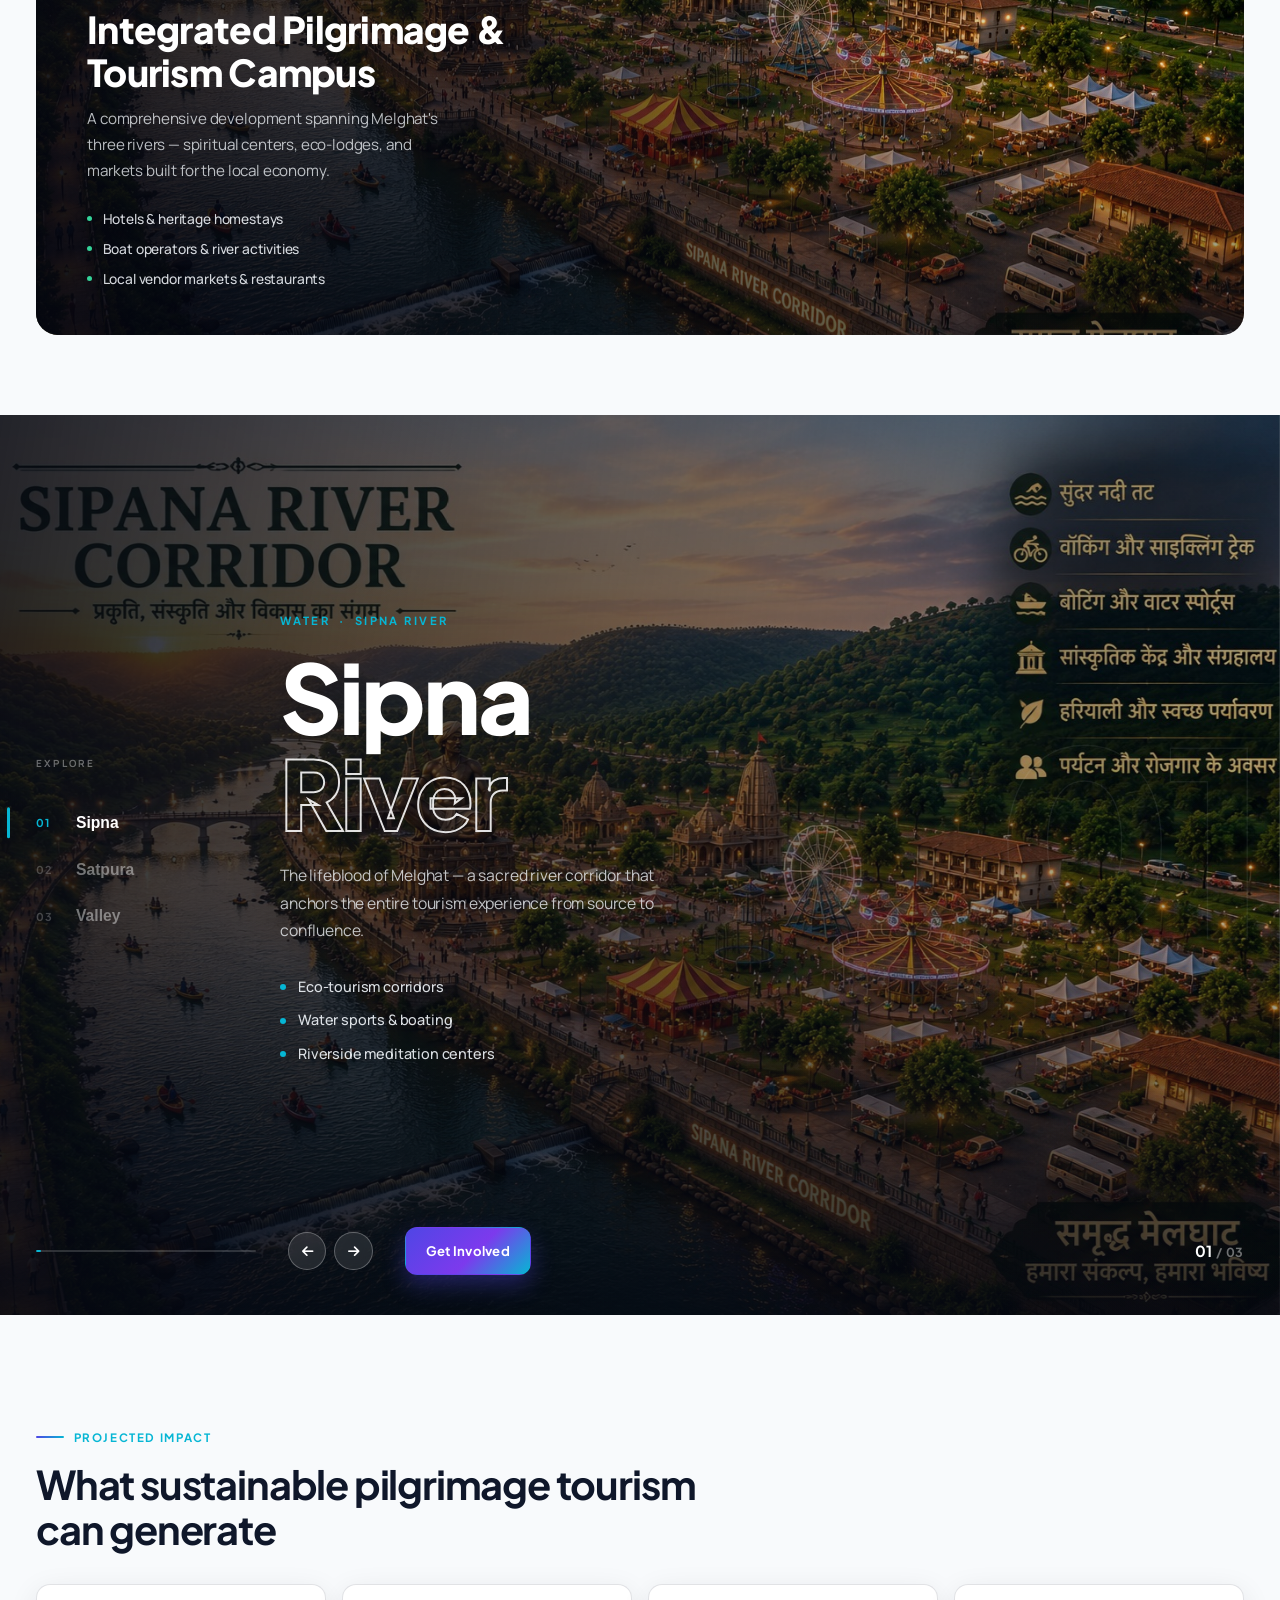
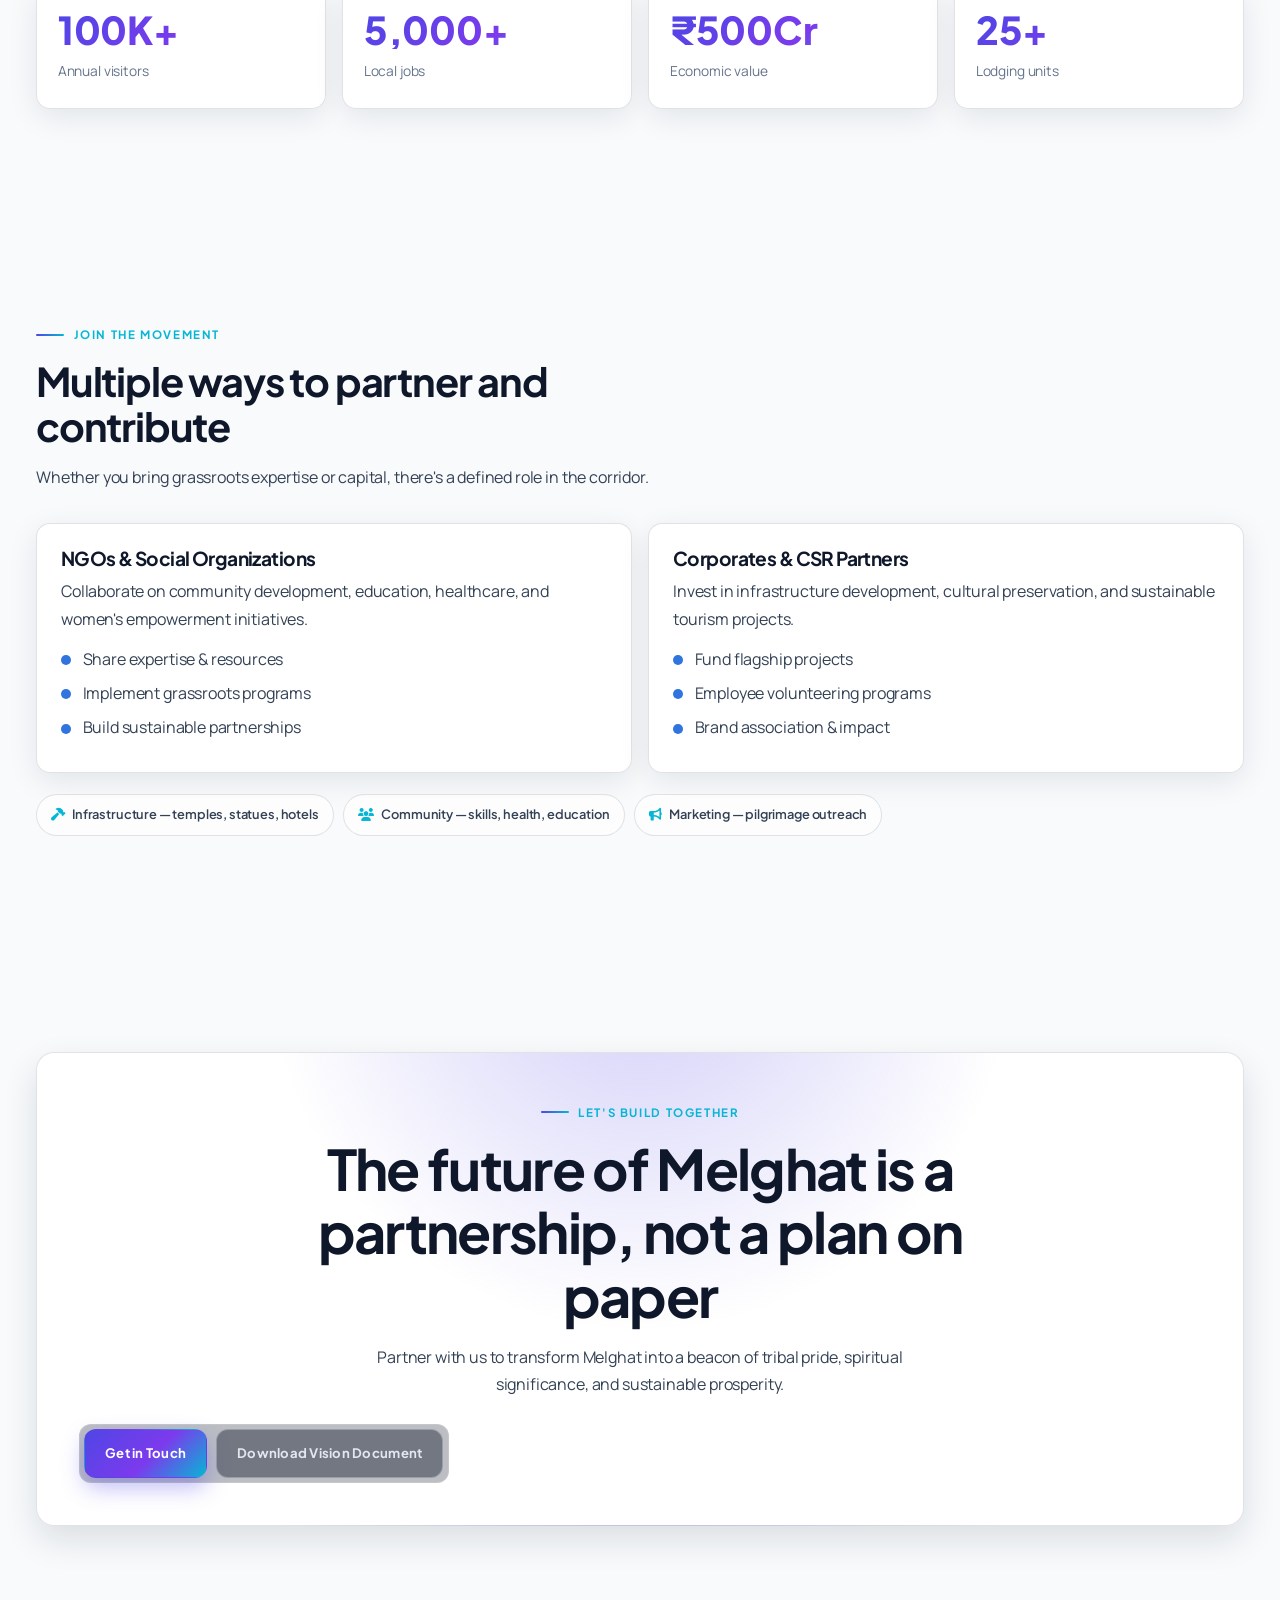
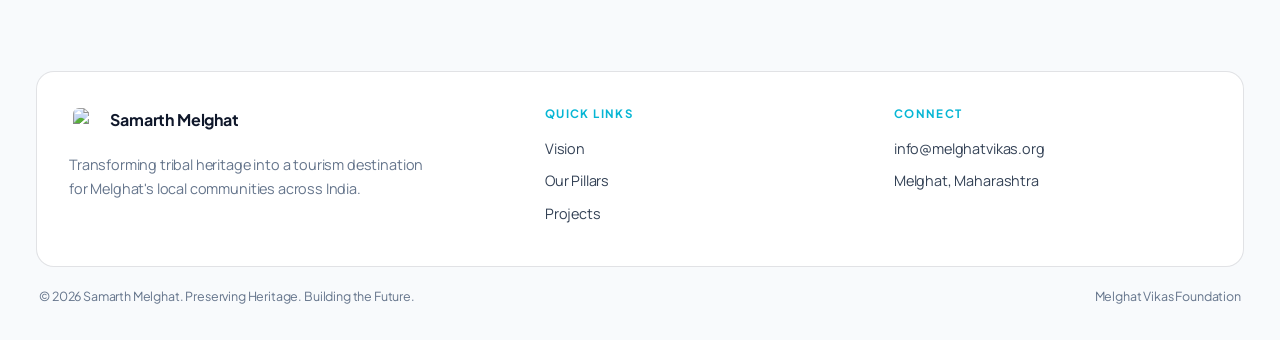
==== commit 5a6e4b5f: "Update index.html" ====
--- a/index.html
+++ b/index.html
@@ -446,11 +446,15 @@
 
 <script>
 function googleTranslateElementInit() {
-    new google.translate.TranslateElement({
-        pageLanguage: 'en',
-        autoDisplay: false
-    }, 'google_translate_element');
-}
+    new google.translate.TranslateElement(
+        {
+            pageLanguage: 'en',
+            includedLanguages: 'en,hi,mr',
+            autoDisplay: false
+        },
+        'google_translate_element'
+    );
+}	
 </script>
 
 <script src="//translate.google.com/translate_a/element.js?cb=googleTranslateElementInit"></script>
